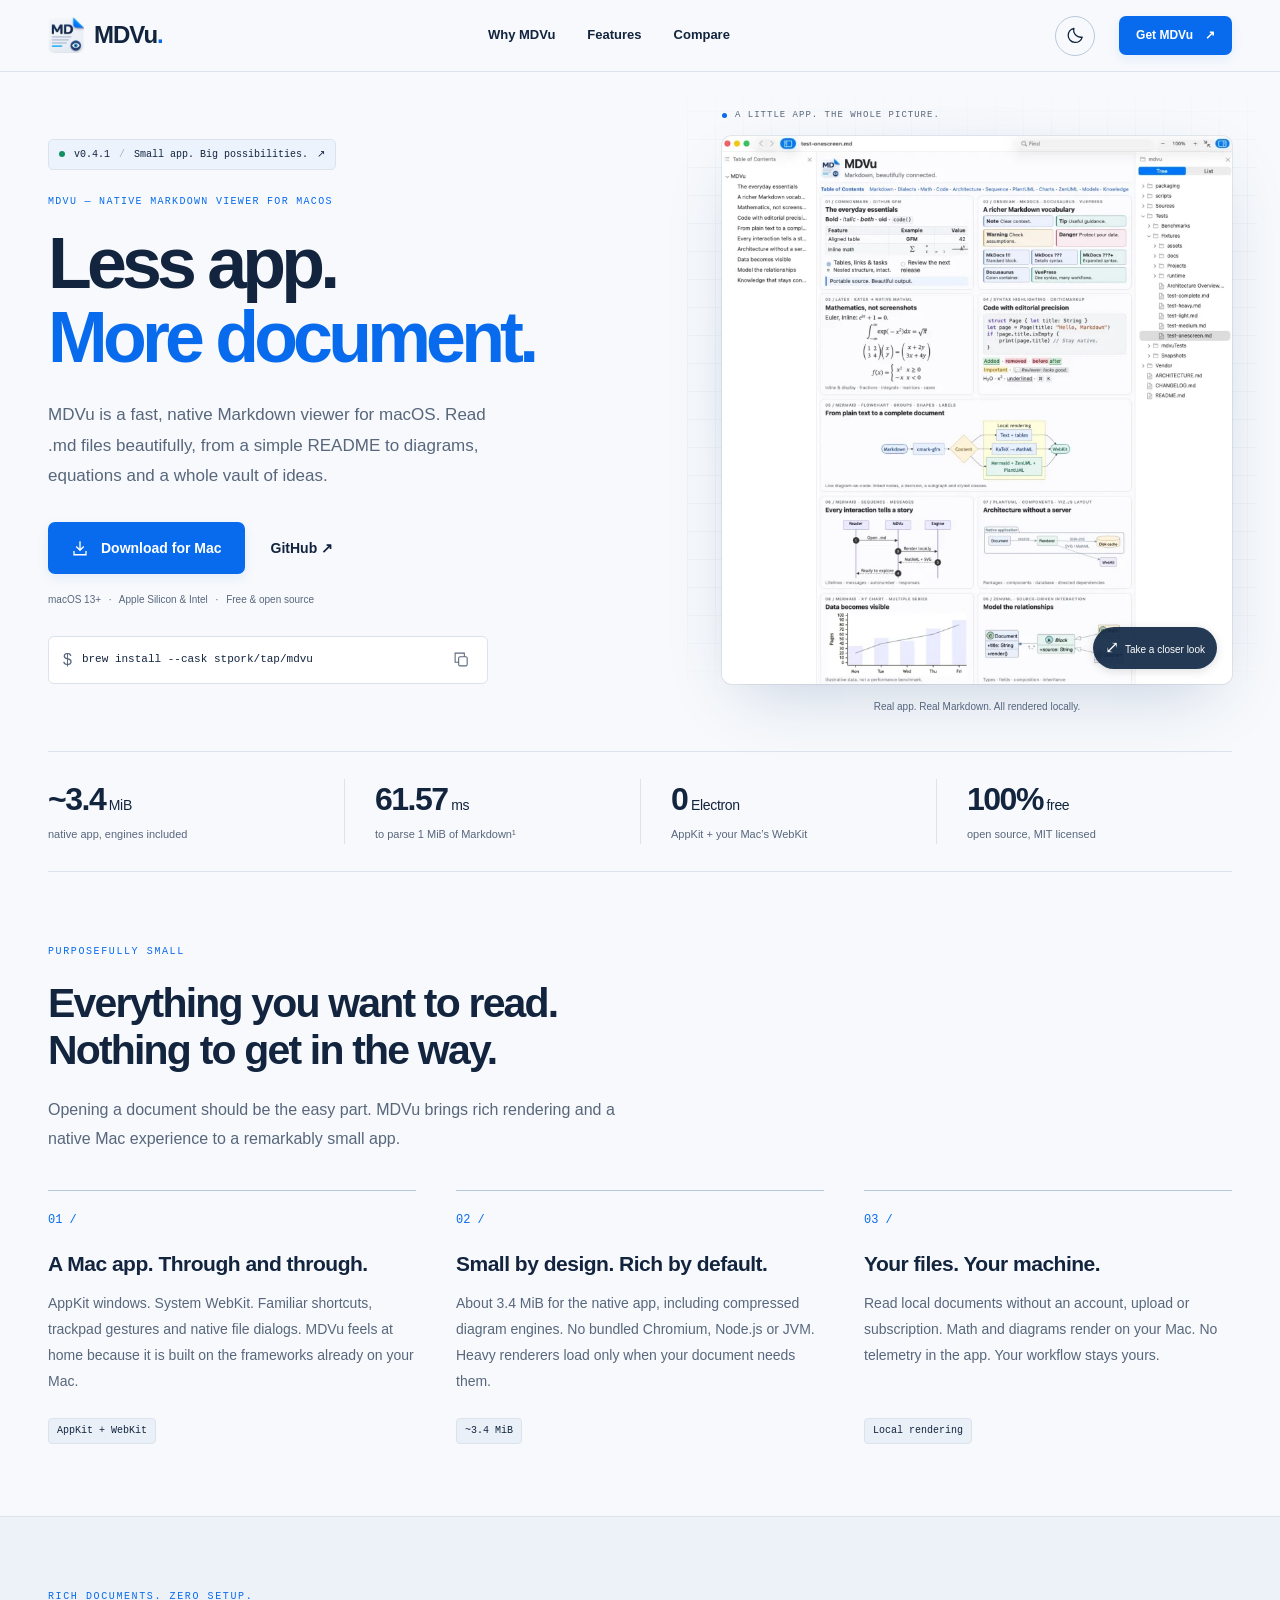
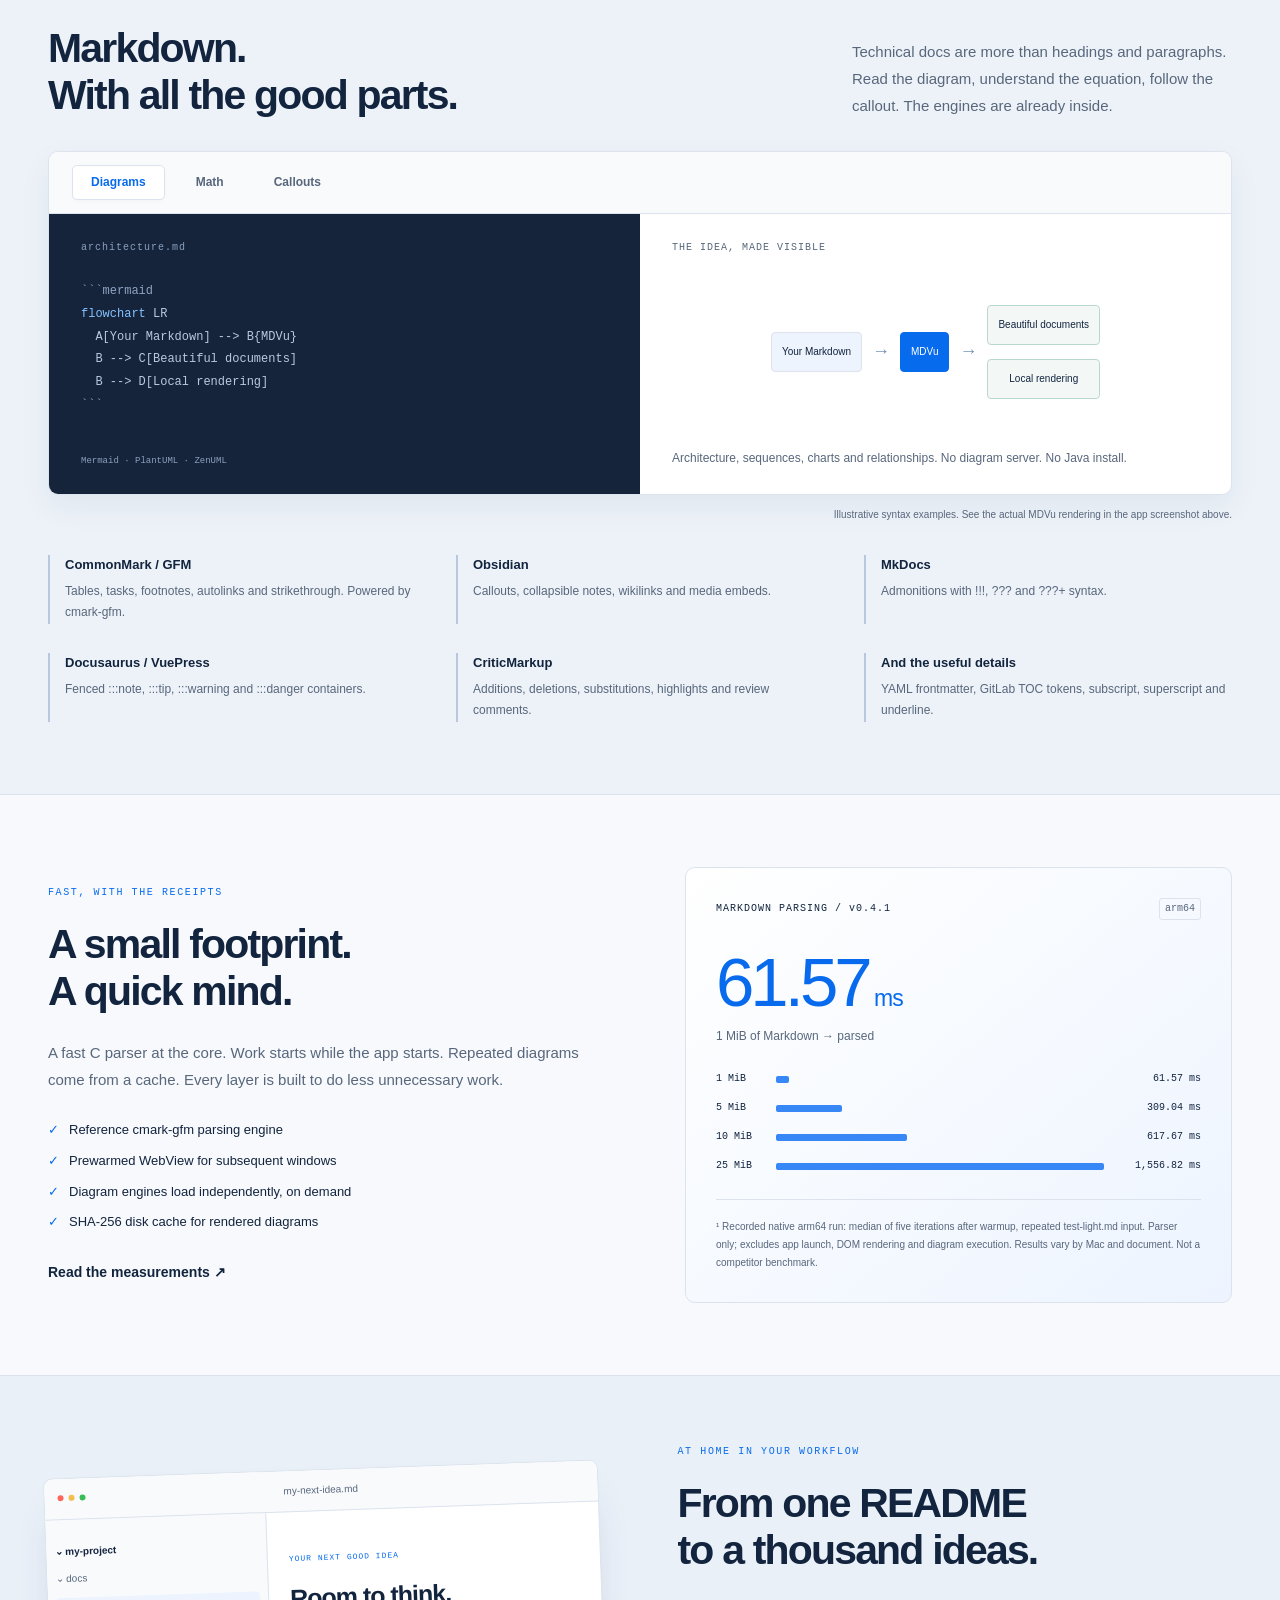
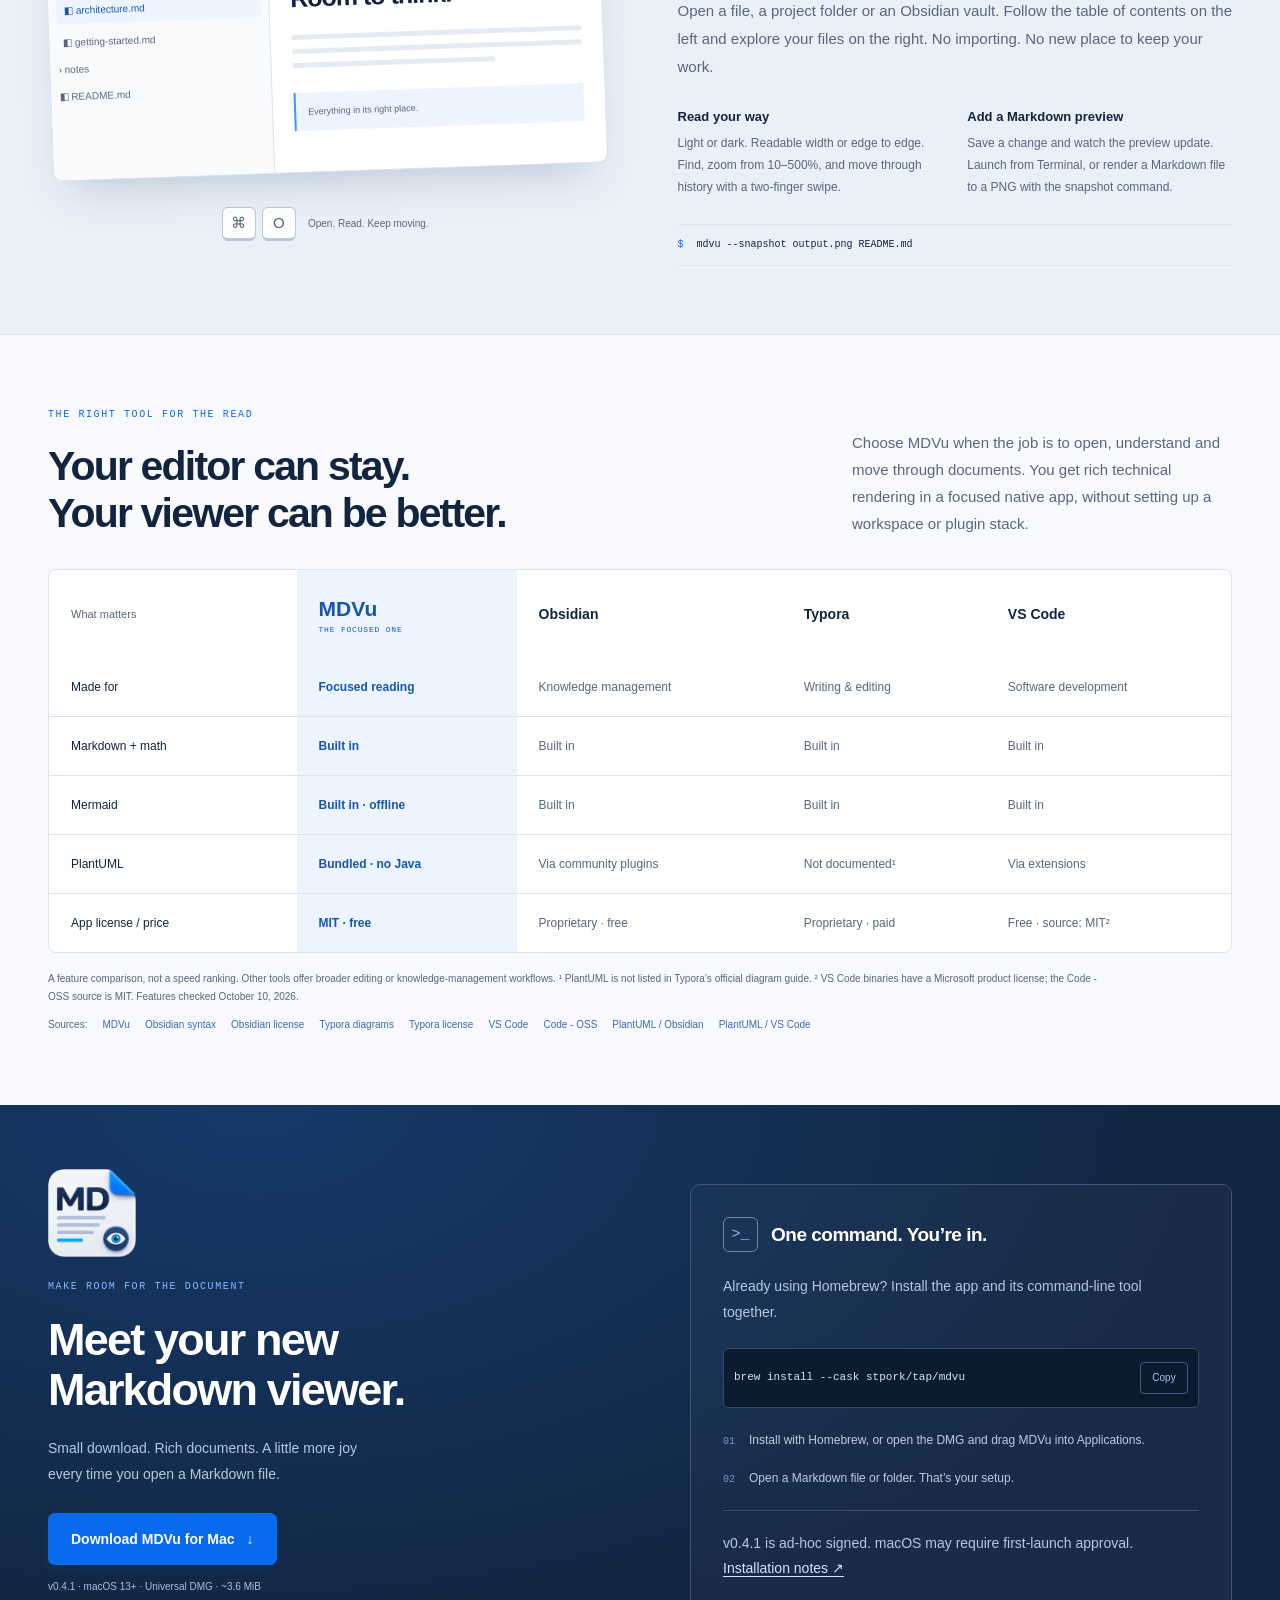
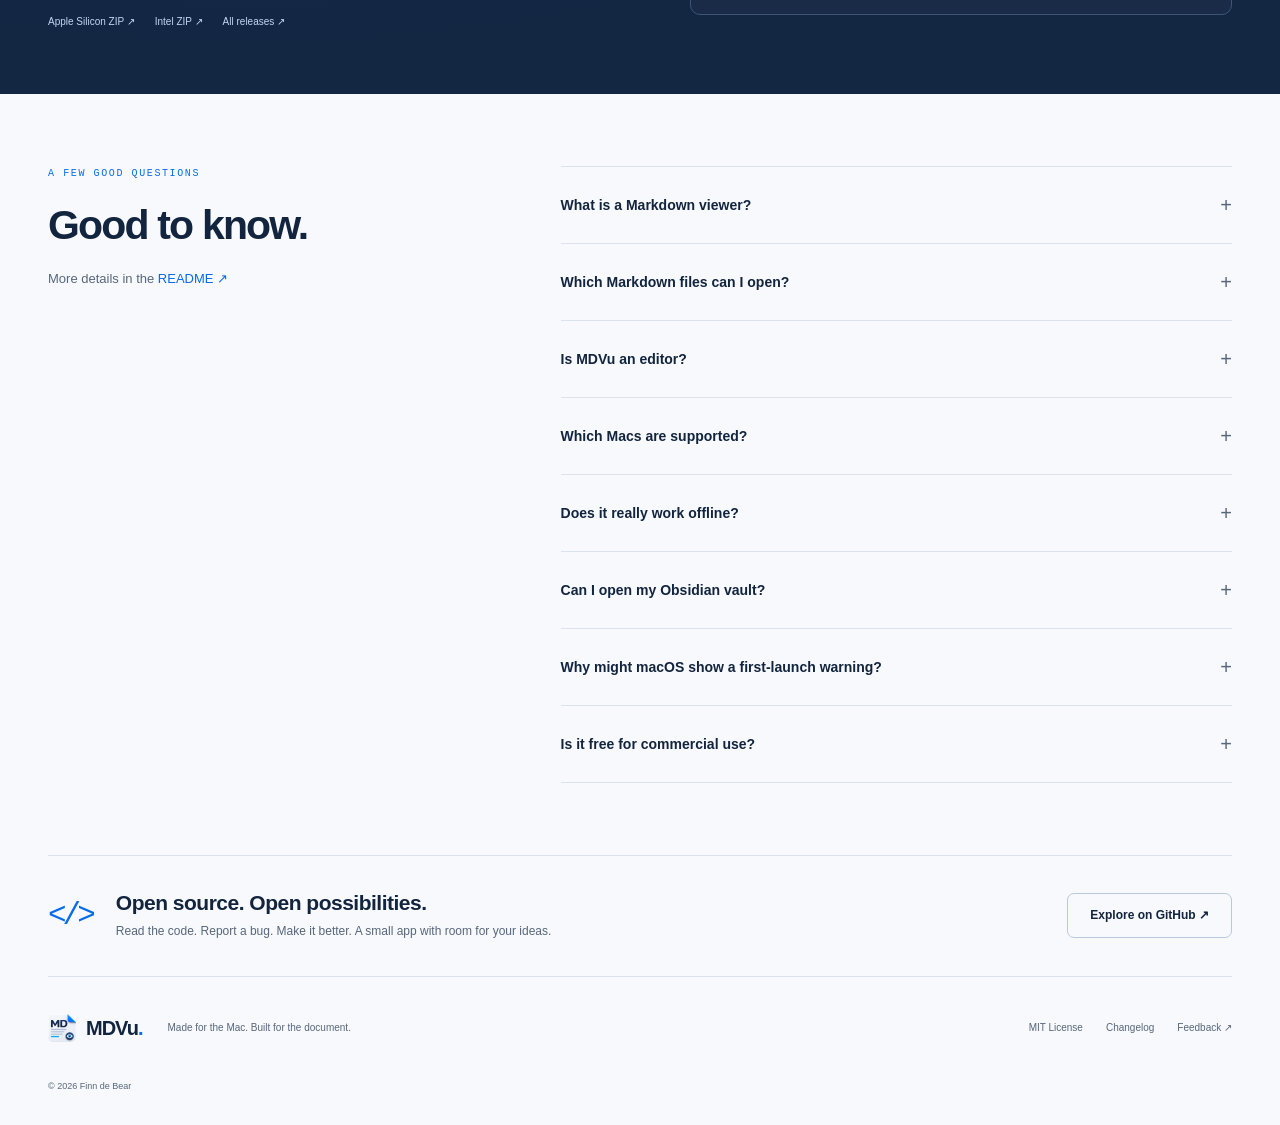
==== index.html @ fb3ddcb9 "Add system-aware themes and expand Markdown viewer search copy" ====
<!doctype html>
<html lang="en">
<head>
<meta name="google-site-verification" content="8hoHZ7azFNVSv9x07AUhAS5xpXH3vrk-LlH07z-cgBc">
<meta charset="utf-8"><meta name="viewport" content="width=device-width, initial-scale=1">
<title>MDVu — Markdown Viewer & MD File Reader for macOS</title><meta name="description" content="Fast, native Markdown viewer and .md file reader for macOS. ~3.4 MiB, offline Mermaid, PlantUML and LaTeX math. Free and open source.">
<meta name="robots" content="index, follow, max-image-preview:large">
<meta name="theme-color" content="#f7f9fc"><meta name="color-scheme" content="light dark">
<link rel="canonical" href="https://stpork.github.io/"><link rel="alternate" hreflang="en" href="https://stpork.github.io/"><link rel="alternate" hreflang="ru" href="https://stpork.github.io/ru/"><link rel="alternate" hreflang="x-default" href="https://stpork.github.io/">
<meta property="og:type" content="website"><meta property="og:site_name" content="MDVu"><meta property="og:title" content="MDVu — Markdown Viewer & MD File Reader for macOS"><meta property="og:description" content="Fast, native Markdown viewer and .md file reader for macOS. ~3.4 MiB, offline Mermaid, PlantUML and LaTeX math. Free and open source."><meta property="og:url" content="https://stpork.github.io/"><meta property="og:image" content="https://stpork.github.io/assets/social.jpg"><meta property="og:image:width" content="1200"><meta property="og:image:height" content="630"><meta property="og:image:alt" content="MDVu — native Markdown viewer for macOS"><meta property="og:locale" content="en_US"><meta name="twitter:card" content="summary_large_image"><meta name="twitter:title" content="MDVu — Markdown Viewer & MD File Reader for macOS"><meta name="twitter:description" content="Fast, native Markdown viewer and .md file reader for macOS. ~3.4 MiB, offline Mermaid, PlantUML and LaTeX math. Free and open source."><meta name="twitter:image" content="https://stpork.github.io/assets/social.jpg">
<link rel="icon" type="image/png" sizes="96x96" href="/assets/favicon-96.png"><link rel="apple-touch-icon" href="/assets/apple-touch-icon.png"><script src="/assets/theme.js?v=55d25b530188"></script><link rel="stylesheet" href="/assets/site.css?v=90f2b097926e"><script src="/assets/site.js?v=9a9e0c7665b0" defer></script>
<script type="application/ld+json">{"@context":"https://schema.org","@graph":[{"@type":"SoftwareApplication","@id":"https://stpork.github.io/#app","name":"MDVu","url":"https://stpork.github.io/","applicationCategory":"UtilitiesApplication","operatingSystem":"macOS 13.0 or later","softwareVersion":"0.4.1","description":"Fast, native Markdown viewer and .md file reader for macOS. ~3.4 MiB, offline Mermaid, PlantUML and LaTeX math. Free and open source.","image":"https://stpork.github.io/assets/mdvu.jpg","screenshot":"https://stpork.github.io/assets/mdvu.jpg","downloadUrl":"https://github.com/stpork/mdvu/releases/download/v0.4.1/mdvu-0.4.1-macos.dmg","license":"https://opensource.org/license/mit","offers":{"@type":"Offer","price":"0","priceCurrency":"USD"},"author":{"@type":"Person","name":"Finn de Bear","url":"https://github.com/stpork"}},{"@type":"WebSite","@id":"https://stpork.github.io/#website","name":"MDVu","url":"https://stpork.github.io/","inLanguage":["en","ru"]},{"@type":"WebPage","@id":"https://stpork.github.io/#webpage","url":"https://stpork.github.io/","name":"MDVu — Markdown Viewer & MD File Reader for macOS","description":"Fast, native Markdown viewer and .md file reader for macOS. ~3.4 MiB, offline Mermaid, PlantUML and LaTeX math. Free and open source.","inLanguage":"en","isPartOf":{"@id":"https://stpork.github.io/#website"},"about":{"@id":"https://stpork.github.io/#app"}}]}</script>
</head>
<body>
<a class="skip" href="#main">Skip to content</a>
<header class="header"><div class="container nav-wrap"><a class="brand" href="/" aria-label="MDVu — home"><img src="/assets/icon.webp" width="36" height="36" alt=""><span>MDVu<span class="brand-dot">.</span></span></a><nav aria-label="Main navigation"><a href="#why">Why MDVu</a><a href="#features">Features</a><a href="#compare">Compare</a></nav><div class="nav-actions"><button class="theme-toggle" type="button" data-theme-toggle aria-label="Switch theme" title="Switch theme"><svg class="sun-icon" width="19" height="19" viewBox="0 0 24 24" aria-hidden="true"><circle cx="12" cy="12" r="4"/><path d="M12 2v2m0 16v2M2 12h2m16 0h2M5 5l1.5 1.5m11 11L19 19M5 19l1.5-1.5m11-11L19 5"/></svg><svg class="moon-icon" width="19" height="19" viewBox="0 0 24 24" aria-hidden="true"><path d="M20.5 14A9 9 0 0 1 10 3a9 9 0 1 0 10.5 11Z"/></svg></button><a class="button button-small" href="#download">Get MDVu <span aria-hidden="true">↗</span></a></div></div></header>
<main id="main">
<section class="hero container" aria-labelledby="hero-title"><div class="hero-copy"><a class="release" href="https://github.com/stpork/mdvu/releases/tag/v0.4.1"><span class="status-dot"></span> v0.4.1 <span class="release-separator">/</span> Small app. Big possibilities. <span aria-hidden="true">↗</span></a>
<h1 id="hero-title"><span class="hero-category">MDVu — native Markdown viewer for macOS</span>Less app.<br><span>More document.</span></h1>
<p class="hero-description">MDVu is a fast, native Markdown viewer for macOS. Read .md files beautifully, from a simple README to diagrams, equations and a whole vault of ideas.</p>
<div class="hero-buttons"><a class="button" href="https://github.com/stpork/mdvu/releases/download/v0.4.1/mdvu-0.4.1-macos.dmg"><svg width="18" height="18" viewBox="0 0 24 24" fill="none" stroke="currentColor" stroke-width="1.8" aria-hidden="true"><path d="M12 3v12m-5-5 5 5 5-5M4 16v5h16v-5"/></svg>Download for Mac</a><a class="text-link" href="https://github.com/stpork/mdvu">GitHub <span aria-hidden="true">↗</span></a></div>
<p class="hero-meta">macOS 13+ <span>·</span> Apple Silicon &amp; Intel <span>·</span> Free & open source</p>
<div class="hero-terminal"><span aria-hidden="true">$</span><code>brew install --cask stpork/tap/mdvu</code><button class="copy" type="button" data-copy="brew install --cask stpork/tap/mdvu" aria-label="Copy Homebrew command"><svg width="17" height="17" viewBox="0 0 24 24" fill="none" stroke="currentColor" stroke-width="1.5" aria-hidden="true"><rect x="8" y="8" width="12" height="13" rx="2"/><path d="M16 8V3H3v13h5"/></svg></button></div>
</div><figure class="hero-visual"><div class="visual-label"><span class="tiny-dot"></span> A LITTLE APP. THE WHOLE PICTURE.</div><a class="screenshot-link" href="/assets/mdvu.jpg" data-preview aria-label="Enlarge the MDVu screenshot"><picture><source type="image/webp" srcset="/assets/mdvu-768.webp 768w, /assets/mdvu.webp 1228w" sizes="(max-width: 760px) 92vw, 55vw"><img class="app-screenshot" src="/assets/mdvu.jpg" width="1228" height="1317" fetchpriority="high" alt="MDVu on macOS showing Markdown, math, callouts and diagrams, with a table of contents and file navigator"></picture><span class="enlarge"><span aria-hidden="true">⤢</span> Take a closer look</span></a><figcaption>Real app. Real Markdown. All rendered locally.</figcaption></figure></section>
<section class="proof-strip container" aria-label="At a glance"><div><strong>~3.4<span> MiB</span></strong><p>native app, engines included</p></div><div><strong>61.57<span> ms</span></strong><p>to parse 1 MiB of Markdown¹</p></div><div><strong>0<span> Electron</span></strong><p>AppKit + your Mac’s WebKit</p></div><div><strong>100%<span> free</span></strong><p>open source, MIT licensed</p></div></section>
<section class="section container" id="why"><div class="section-heading"><p class="eyebrow">PURPOSEFULLY SMALL</p><h2>Everything you want to read.<br>Nothing to get in the way.</h2><p>Opening a document should be the easy part. MDVu brings rich rendering and a native Mac experience to a remarkably small app.</p></div><div class="principles"><article class="principle"><span class="index">01 /</span><h3>A Mac app. Through and through.</h3><p>AppKit windows. System WebKit. Familiar shortcuts, trackpad gestures and native file dialogs. MDVu feels at home because it is built on the frameworks already on your Mac.</p><span class="principle-tag">AppKit + WebKit</span></article><article class="principle"><span class="index">02 /</span><h3>Small by design. Rich by default.</h3><p>About 3.4 MiB for the native app, including compressed diagram engines. No bundled Chromium, Node.js or JVM. Heavy renderers load only when your document needs them.</p><span class="principle-tag">~3.4 MiB</span></article><article class="principle"><span class="index">03 /</span><h3>Your files. Your machine.</h3><p>Read local documents without an account, upload or subscription. Math and diagrams render on your Mac. No telemetry in the app. Your workflow stays yours.</p><span class="principle-tag">Local rendering</span></article></div></section>
<section class="feature-section section" id="features"><div class="container"><div class="split-heading"><div><p class="eyebrow">RICH DOCUMENTS. ZERO SETUP.</p><h2>Markdown.<br>With all the good parts.</h2></div><p>Technical docs are more than headings and paragraphs. Read the diagram, understand the equation, follow the callout. The engines are already inside.</p></div>
<div class="demo"><div class="demo-tabs" role="tablist" aria-label="Rendering examples"><button type="button" role="tab" id="tab-diagrams" aria-controls="panel-diagrams" aria-selected="true">Diagrams</button><button type="button" role="tab" id="tab-math" aria-controls="panel-math" aria-selected="false" tabindex="-1">Math</button><button type="button" role="tab" id="tab-callouts" aria-controls="panel-callouts" aria-selected="false" tabindex="-1">Callouts</button></div>
<div class="demo-panel" id="panel-diagrams" role="tabpanel" aria-labelledby="tab-diagrams" tabindex="0"><div class="source-pane"><span class="pane-label">architecture.md</span><pre><code><span class="code-muted">```mermaid</span>
<span class="code-blue">flowchart</span> LR
  A[Your Markdown] --&gt; B&#123;MDVu&#125;
  B --&gt; C[Beautiful documents]
  B --&gt; D[Local rendering]
<span class="code-muted">```</span></code></pre><span class="source-note">Mermaid · PlantUML · ZenUML</span></div><div class="render-pane"><span class="pane-label">THE IDEA, MADE VISIBLE</span><div class="flow" aria-label="Your Markdown → MDVu → Beautiful documents + Local rendering"><span class="flow-node">Your Markdown</span><span class="flow-arrow" aria-hidden="true">→</span><span class="flow-node flow-core">MDVu</span><span class="flow-arrow" aria-hidden="true">→</span><div class="flow-outputs"><span class="flow-node">Beautiful documents</span><span class="flow-node">Local rendering</span></div></div><p>Architecture, sequences, charts and relationships. No diagram server. No Java install.</p></div></div>
<div class="demo-panel" id="panel-math" role="tabpanel" aria-labelledby="tab-math" tabindex="0"><div class="source-pane"><span class="pane-label">research.md</span><pre><code><span class="code-muted">## A little mathematical beauty</span>

Euler’s identity: <span class="code-blue">$e^&#123;i\pi&#125; + 1 = 0$</span>

<span class="code-blue">$$</span>
\int_&#123;-\infty&#125;^&#123;\infty&#125; e^&#123;-x^2&#125; dx
  = \sqrt&#123;\pi&#125;
<span class="code-blue">$$</span></code></pre><span class="source-note">LaTeX → KaTeX → MathML</span></div><div class="render-pane"><span class="pane-label">MATHEMATICS, NOT SCREENSHOTS</span><div class="math-demo"><math display="block"><msup><mi>e</mi><mrow><mi>i</mi><mi>π</mi></mrow></msup><mo>+</mo><mn>1</mn><mo>=</mo><mn>0</mn></math><math display="block"><msubsup><mo>∫</mo><mrow><mo>−</mo><mi>∞</mi></mrow><mi>∞</mi></msubsup><msup><mi>e</mi><mrow><mo>−</mo><msup><mi>x</mi><mn>2</mn></msup></mrow></msup><mi>d</mi><mi>x</mi><mo>=</mo><msqrt><mi>π</mi></msqrt></math></div><p>Inline equations and display math, rendered with native WebKit MathML. No formula-font downloads.</p></div></div>
<div class="demo-panel" id="panel-callouts" role="tabpanel" aria-labelledby="tab-callouts" tabindex="0"><div class="source-pane"><span class="pane-label">notes.md</span><pre><code><span class="code-blue">&gt; [!NOTE] Stay in context</span>
&gt; Your best ideas deserve a little space.

<span class="code-blue">&gt; [!TIP] Keep exploring</span>
&gt; Follow [[Architecture|the bigger picture]].</code></pre><span class="source-note">Obsidian · MkDocs · Docusaurus · VuePress</span></div><div class="render-pane"><span class="pane-label">GIVE THE IMPORTANT BITS A VOICE</span><div class="callout note"><strong>ⓘ Stay in context</strong><p>Your best ideas deserve a little space.</p></div><div class="callout tip"><strong>◇ Keep exploring</strong><p>Follow <span class="inline-link">the bigger picture</span>.</p></div><p>Familiar syntax, readable structure. Your notes keep their meaning when you open them here.</p></div></div>
</div><p class="demo-caption">Illustrative syntax examples. See the actual MDVu rendering in the app screenshot above.</p>
<div class="dialects"><div><h3>CommonMark / GFM</h3><p>Tables, tasks, footnotes, autolinks and strikethrough. Powered by cmark-gfm.</p></div><div><h3>Obsidian</h3><p>Callouts, collapsible notes, wikilinks and media embeds.</p></div><div><h3>MkDocs</h3><p>Admonitions with !!!, ??? and ???+ syntax.</p></div><div><h3>Docusaurus / VuePress</h3><p>Fenced :::note, :::tip, :::warning and :::danger containers.</p></div><div><h3>CriticMarkup</h3><p>Additions, deletions, substitutions, highlights and review comments.</p></div><div><h3>And the useful details</h3><p>YAML frontmatter, GitLab TOC tokens, subscript, superscript and underline.</p></div></div></div></section>
<section class="section container performance" id="performance"><div><p class="eyebrow">FAST, WITH THE RECEIPTS</p><h2>A small footprint.<br>A quick mind.</h2><p class="section-intro">A fast C parser at the core. Work starts while the app starts. Repeated diagrams come from a cache. Every layer is built to do less unnecessary work.</p><ul class="check-list"><li>Reference cmark-gfm parsing engine</li><li>Prewarmed WebView for subsequent windows</li><li>Diagram engines load independently, on demand</li><li>SHA-256 disk cache for rendered diagrams</li></ul><a class="text-link" href="https://github.com/stpork/mdvu/blob/develop/CHANGELOG.md#041---2026-09-15">Read the measurements ↗</a></div><div class="benchmark"><div class="benchmark-top"><span class="pane-label">MARKDOWN PARSING / v0.4.1</span><span class="benchmark-chip">arm64</span></div><div class="benchmark-hero"><strong>61.57<span> ms</span></strong><p>1 MiB of Markdown → parsed</p></div><div class="benchmark-bars"><div><span>1 MiB</span><i style="--bar:4%"></i><b>61.57 ms</b></div><div><span>5 MiB</span><i style="--bar:20%"></i><b>309.04 ms</b></div><div><span>10 MiB</span><i style="--bar:40%"></i><b>617.67 ms</b></div><div><span>25 MiB</span><i style="--bar:100%"></i><b>1,556.82 ms</b></div></div><p class="benchmark-note">¹ Recorded native arm64 run: median of five iterations after warmup, repeated test-light.md input. Parser only; excludes app launch, DOM rendering and diagram execution. Results vary by Mac and document. Not a competitor benchmark.</p></div></section>
<section class="workflow-section"><div class="container workflow"><div class="workflow-art" aria-label="Native navigation features"><div class="mini-window"><div class="mini-title"><span class="traffic"><i></i><i></i><i></i></span><span>my-next-idea.md</span></div><div class="mini-body"><div class="mini-tree"><span class="tree-root">⌄ my-project</span><span>⌄ docs</span><span class="tree-selected">&nbsp; ◧ architecture.md</span><span>&nbsp; ◧ getting-started.md</span><span>› notes</span><span>◧ README.md</span></div><div class="mini-document"><span class="pane-label">YOUR NEXT GOOD IDEA</span><strong>Room to think.</strong><span class="fake-line"></span><span class="fake-line"></span><span class="fake-line short"></span><div class="mini-callout">Everything in its right place.</div></div></div></div><div class="shortcut"><kbd>⌘</kbd><kbd>O</kbd><span>Open. Read. Keep moving.</span></div></div><div><p class="eyebrow">AT HOME IN YOUR WORKFLOW</p><h2>From one README<br>to a thousand ideas.</h2><p class="section-intro">Open a file, a project folder or an Obsidian vault. Follow the table of contents on the left and explore your files on the right. No importing. No new place to keep your work.</p><div class="workflow-details"><div><h3>Read your way</h3><p>Light or dark. Readable width or edge to edge. Find, zoom from 10–500%, and move through history with a two-finger swipe.</p></div><div><h3>Add a Markdown preview</h3><p>Save a change and watch the preview update. Launch from Terminal, or render a Markdown file to a PNG with the snapshot command.</p></div></div><div class="cli"><span>$</span> mdvu --snapshot output.png README.md</div></div></div></section>
<section class="section container" id="compare"><div class="split-heading"><div><p class="eyebrow">THE RIGHT TOOL FOR THE READ</p><h2>Your editor can stay.<br>Your viewer can be better.</h2></div><p>Choose MDVu when the job is to open, understand and move through documents. You get rich technical rendering in a focused native app, without setting up a workspace or plugin stack.</p></div><div class="table-scroll" tabindex="0" role="region" aria-label="Feature comparison, horizontally scrollable"><table><caption>MDVu and popular Markdown tools</caption><thead><tr><th scope="col">What matters</th><th scope="col"><span class="table-brand">MDVu <small>THE FOCUSED ONE</small></span></th><th scope="col">Obsidian</th><th scope="col">Typora</th><th scope="col">VS Code</th></tr></thead><tbody><tr><th scope="row">Made for</th><td>Focused reading</td><td>Knowledge management</td><td>Writing & editing</td><td>Software development</td></tr><tr><th scope="row">Markdown + math</th><td>Built in</td><td>Built in</td><td>Built in</td><td>Built in</td></tr><tr><th scope="row">Mermaid</th><td>Built in · offline</td><td>Built in</td><td>Built in</td><td>Built in</td></tr><tr><th scope="row">PlantUML</th><td>Bundled · no Java</td><td>Via community plugins</td><td>Not documented¹</td><td>Via extensions</td></tr><tr><th scope="row">App license / price</th><td>MIT · free</td><td>Proprietary · free</td><td>Proprietary · paid</td><td>Free · source: MIT²</td></tr></tbody></table></div><p class="comparison-note">A feature comparison, not a speed ranking. Other tools offer broader editing or knowledge-management workflows. ¹ PlantUML is not listed in Typora’s official diagram guide. ² VS Code binaries have a Microsoft product license; the Code - OSS source is MIT. Features checked October 10, 2026.</p><div class="sources"><span>Sources:</span><a href="https://github.com/stpork/mdvu#features">MDVu</a><a href="https://help.obsidian.md/Editing+and+formatting/Advanced+formatting+syntax">Obsidian syntax</a><a href="https://obsidian.md/license">Obsidian license</a><a href="https://support.typora.io/Draw-Diagrams-With-Markdown/">Typora diagrams</a><a href="https://typora.io/#purchase">Typora license</a><a href="https://code.visualstudio.com/docs/languages/markdown">VS Code</a><a href="https://code.visualstudio.com/docs/supporting/faq#_what-is-the-difference-between-the-vscode-repository-and-the-microsoft-visual-studio-code-distribution">Code - OSS</a><a href="https://github.com/joethei/obsidian-plantuml">PlantUML / Obsidian</a><a href="https://marketplace.visualstudio.com/items?itemName=jebbs.plantuml">PlantUML / VS Code</a></div></section>
<section class="download-section" id="download"><div class="container download-layout"><div><img src="/assets/icon.webp" width="88" height="88" loading="lazy" alt="MDVu"><p class="eyebrow">MAKE ROOM FOR THE DOCUMENT</p><h2>Meet your new<br>Markdown viewer.</h2><p>Small download. Rich documents. A little more joy<br class="desktop-br"> every time you open a Markdown file.</p><a class="button" href="https://github.com/stpork/mdvu/releases/download/v0.4.1/mdvu-0.4.1-macos.dmg">Download MDVu for Mac <span aria-hidden="true">↓</span></a><p class="download-meta">v0.4.1 · macOS 13+ · Universal DMG · ~3.6 MiB</p><div class="download-links"><a href="https://github.com/stpork/mdvu/releases/download/v0.4.1/mdvu-0.4.1-macos-arm64.zip">Apple Silicon ZIP ↗</a><a href="https://github.com/stpork/mdvu/releases/download/v0.4.1/mdvu-0.4.1-macos-x86_64.zip">Intel ZIP ↗</a><a href="https://github.com/stpork/mdvu/releases">All releases ↗</a></div></div><div class="install-card"><div class="install-heading"><span class="terminal-icon" aria-hidden="true">&gt;_</span><h3>One command. You’re in.</h3></div><p>Already using Homebrew? Install the app and its command-line tool together.</p><div class="install-command"><code>brew install --cask stpork/tap/mdvu</code><button class="copy" type="button" data-copy="brew install --cask stpork/tap/mdvu" aria-label="Copy Homebrew command">Copy</button></div><div class="install-step"><span>01</span><p>Install with Homebrew, or open the DMG and drag MDVu into Applications.</p></div><div class="install-step"><span>02</span><p>Open a Markdown file or folder. That’s your setup.</p></div><p class="install-note">v0.4.1 is ad-hoc signed. macOS may require first-launch approval. <a href="https://github.com/stpork/mdvu#2-pre-built-release-downloads-github-releases">Installation notes ↗</a></p></div></div></section>
<section class="section container faq-section"><div><p class="eyebrow">A FEW GOOD QUESTIONS</p><h2>Good to know.</h2><p>More details in the <a href="https://github.com/stpork/mdvu#readme">README ↗</a></p></div><div class="faq"><details><summary>What is a Markdown viewer?<span aria-hidden="true">+</span></summary><p>A Markdown viewer displays plain .md files as formatted documents, with readable headings, tables, code and links. MDVu provides a native Markdown preview on macOS, including offline math and diagram rendering.</p></details><details><summary>Which Markdown files can I open?<span aria-hidden="true">+</span></summary><p>MDVu is an MD file viewer for .md, .markdown, .mdown and .mkd documents. Open a README, project documentation or a folder of notes directly from Finder or Terminal. The original Markdown files stay where they are.</p></details><details><summary>Is MDVu an editor?<span aria-hidden="true">+</span></summary><p>MDVu is a dedicated viewer. Write in your favorite editor and keep MDVu beside it: the file watcher refreshes the document when you save. It is made for reading, reviewing and navigating Markdown.</p></details><details><summary>Which Macs are supported?<span aria-hidden="true">+</span></summary><p>macOS 13 Ventura or later, on Apple Silicon and Intel. The DMG contains a Universal app; architecture-specific ZIP archives are also available on GitHub Releases.</p></details><details><summary>Does it really work offline?<span aria-hidden="true">+</span></summary><p>Markdown, math and the bundled diagram engines render locally without a server, account or Java installation. Remote images or other external resources referenced by a document can still use the network. MDVu itself has no telemetry.</p></details><details><summary>Can I open my Obsidian vault?<span aria-hidden="true">+</span></summary><p>Yes. Open a folder or a Markdown file inside your vault. MDVu recognizes .obsidian and .git roots and supports callouts, wikilinks and media embeds. It does not run Obsidian plugins or replicate every vault feature.</p></details><details><summary>Why might macOS show a first-launch warning?<span aria-hidden="true">+</span></summary><p>The v0.4.1 release is ad-hoc signed, not Apple-notarized. Gatekeeper may ask for an explicit first-launch approval. Download only from the project’s official releases, check the published SHA-256 checksum and follow the installation notes linked below.</p></details><details><summary>Is it free for commercial use?<span aria-hidden="true">+</span></summary><p>Yes. MDVu is released under the MIT license, with no subscription or paid feature tier. Bundled third-party components retain their own licenses, listed in the repository.</p></details></div></section>
<section class="open-source container"><div><span class="open-symbol" aria-hidden="true">&lt;/&gt;</span><div><h2>Open source. Open possibilities.</h2><p>Read the code. Report a bug. Make it better. A small app with room for your ideas.</p></div></div><a class="button button-outline" href="https://github.com/stpork/mdvu">Explore on GitHub ↗</a></section>
</main>
<footer class="container footer"><a class="brand" href="/"><img src="/assets/icon.webp" width="28" height="28" loading="lazy" alt=""><span>MDVu<span class="brand-dot">.</span></span></a><p>Made for the Mac. Built for the document.</p><nav aria-label="Footer navigation"><a href="https://github.com/stpork/mdvu/blob/develop/LICENSE">MIT License</a><a href="https://github.com/stpork/mdvu/releases">Changelog</a><a href="https://github.com/stpork/mdvu/issues">Feedback ↗</a></nav><small>© 2026 Finn de Bear</small></footer>
<dialog class="image-dialog" aria-label="MDVu screenshot"><button type="button" class="close-dialog" aria-label="Close screenshot">✕</button><img src="/assets/mdvu.webp" width="1228" height="1317" loading="lazy" alt="Full MDVu application screenshot"></dialog><div class="toast" role="status" aria-live="polite"></div>
</body></html>
---- assets/site.css ----
:root{--ink:#12243e;--muted:#58677c;--blue:#086bed;--line:#dce3ed;--paper:#f7f9fc;--mono:ui-monospace,SFMono-Regular,Consolas,monospace;--sans:-apple-system,BlinkMacSystemFont,"Segoe UI",sans-serif}*{box-sizing:border-box}html{scroll-behavior:smooth;scroll-padding-top:85px}body{margin:0;color:var(--ink);background:var(--paper);font-family:var(--sans);-webkit-font-smoothing:antialiased;font-size:16px;line-height:1.6}a{color:inherit;text-decoration:none}button{font:inherit;cursor:pointer}button,a{-webkit-tap-highlight-color:transparent}button:focus-visible,a:focus-visible,summary:focus-visible,[tabindex]:focus-visible{outline:3px solid #0878ef;outline-offset:5px}a,button{touch-action:manipulation}img{max-width:100%;height:auto;display:block}p,h1,h2,h3,figure{margin:0}a.text-link:hover,.sources a:hover,.download-links a:hover,.footer a:hover,.faq a:hover{text-decoration:underline;text-underline-offset:5px}.container{width:min(1240px,calc(100% - 96px));margin-inline:auto}.header{height:72px;background:var(--header-bg);border-bottom:1px solid var(--line);position:sticky;top:0;z-index:20;backdrop-filter:blur(16px)}.nav-wrap{height:100%;display:flex;align-items:center;justify-content:space-between;gap:24px}.brand{display:inline-flex;align-items:center;gap:10px;font-size:24px;font-weight:760;letter-spacing:-1px;flex-shrink:0}.brand-dot{color:var(--blue)}.nav-wrap nav{display:flex;gap:32px;font-size:13px;font-weight:550}.nav-wrap nav a:hover{color:var(--blue)}.nav-actions{display:flex;gap:24px;align-items:center}.language{font-family:var(--mono);font-size:12px;padding:10px 0}.button{background:var(--button-bg);color:var(--button-text);display:inline-flex;align-items:center;justify-content:center;gap:12px;border:1px solid transparent;border-radius:7px;min-height:52px;padding:12px 22px;font-size:14px;font-weight:650;box-shadow:0 4px 12px #076bed16;transition:background .2s,transform .2s}.button:hover{background:var(--button-hover);transform:translateY(-2px)}.button-small{min-height:39px;padding:8px 16px;font-size:12px}.text-link{font-weight:600;font-size:14px}.hero{display:grid;grid-template-columns:.96fr 1.04fr;gap:52px;padding-top:36px;padding-bottom:36px;align-items:center}.release{display:inline-flex;gap:9px;align-items:center;font-family:var(--mono);font-size:10px;line-height:1.5;padding:7px 10px;border:1px solid var(--line);border-radius:5px;background:var(--release-bg);max-width:100%}.status-dot{height:6px;width:6px;background:#138f62;border-radius:50%;flex-shrink:0}.release-separator{opacity:.3}.eyebrow{font-family:var(--mono);font-size:10px;letter-spacing:1.6px;line-height:1.6;font-weight:500;color:var(--blue);margin-bottom:20px}.hero .eyebrow{margin-top:32px;margin-bottom:16px}h1{font-size:clamp(56px,5.6vw,82px);font-weight:730;letter-spacing:-4.8px;line-height:1.035}h1 span{color:var(--blue)}.hero-description{font-size:17px;line-height:1.8;color:var(--muted);max-width:445px;margin-top:26px}.hero-buttons{display:flex;gap:26px;align-items:center;margin-top:30px}.hero-meta{font-size:10px;color:var(--muted);margin-top:17px;line-height:1.8}.hero-meta span{padding:0 5px}.hero-terminal{margin-top:27px;display:flex;align-items:center;gap:10px;border:1px solid var(--line);background:var(--surface);border-radius:6px;max-width:440px;padding:7px 10px 7px 14px}.hero-terminal>span{color:var(--muted)}.hero-terminal code{font-family:var(--mono);font-size:11px;flex:1}.copy{border:0;background:transparent;color:var(--muted);min-height:32px;min-width:32px;display:flex;align-items:center;justify-content:center}.copy:hover{color:var(--blue)}.hero-visual{position:relative;padding:0 0 0 10px;min-width:0;width:100%;max-width:520px;justify-self:end}.hero-visual:before{content:"";position:absolute;inset:-25px -25px 20px;background:radial-gradient(ellipse at center,var(--hero-glow),transparent 68%),linear-gradient(var(--grid-line) 1px,transparent 1px),linear-gradient(90deg,var(--grid-line) 1px,transparent 1px);background-size:auto,28px 28px,28px 28px;z-index:-1;mask-image:linear-gradient(transparent,#000 15%,#000 85%,transparent)}.visual-label{display:flex;gap:8px;align-items:center;font-family:var(--mono);font-size:9px;letter-spacing:1px;margin:0 0 14px;color:var(--muted)}.tiny-dot{width:5px;height:5px;background:var(--blue);border-radius:50%}.screenshot-link{position:relative;display:block;border-radius:10px;overflow:hidden;box-shadow:0 24px 65px -22px #244c8540,0 0 0 1px #233a5817;transition:transform .3s}.screenshot-link:hover{transform:translateY(-4px)}.app-screenshot{width:100%}.enlarge{position:absolute;bottom:15px;right:15px;font-size:10px;background:#142b47ed;color:white;padding:7px 12px;border-radius:30px;box-shadow:0 2px 10px #0002}.enlarge>span{font-size:17px;margin-right:3px}.hero-visual figcaption{text-align:center;font-size:10px;color:var(--muted);margin-top:15px}.proof-strip{display:grid;grid-template-columns:repeat(4,1fr);border-block:1px solid var(--line);padding-block:27px}.proof-strip>div{padding-left:30px;border-left:1px solid var(--line)}.proof-strip>div:first-child{padding-left:0;border:0}.proof-strip strong{font-size:32px;letter-spacing:-1.5px;line-height:1.3;font-weight:600}.proof-strip strong span{font-size:14px;letter-spacing:-.3px;font-weight:500}.proof-strip p{font-size:11px;color:var(--muted);margin-top:6px}.section{padding-top:72px;padding-bottom:72px}h2{font-size:clamp(32px,3.2vw,45px);line-height:1.15;letter-spacing:-1.8px;font-weight:650}.section-heading{max-width:710px}.section-heading>p:last-child{color:var(--muted);font-size:16px;max-width:590px;margin-top:22px;line-height:1.8}.principles{display:grid;grid-template-columns:repeat(3,1fr);gap:40px;margin-top:36px}.principle{border-top:1px solid var(--border-strong);padding-top:20px;display:flex;flex-direction:column;align-items:start}.index{font-family:var(--mono);font-size:12px;color:var(--blue)}.principle h3{font-size:21px;line-height:1.35;letter-spacing:-.5px;margin:20px 0 13px;font-weight:620}.principle p{font-size:14px;line-height:1.85;color:var(--muted);flex:1}.principle-tag{margin-top:23px;padding:4px 8px;font-family:var(--mono);font-size:10px;background:var(--workflow-bg);border:1px solid var(--line);border-radius:4px}.feature-section{background:var(--section-bg);border-block:1px solid var(--line)}.split-heading{display:flex;justify-content:space-between;align-items:flex-end;gap:60px;margin-bottom:32px}.split-heading>div{flex:1}.split-heading>p{font-size:15px;line-height:1.8;max-width:380px;color:var(--muted)}.demo{background:var(--surface);border:1px solid var(--line);border-radius:10px;overflow:hidden;box-shadow:0 12px 30px #173b6810}.demo-tabs{display:flex;gap:12px;padding:13px 23px;border-bottom:1px solid var(--line);background:var(--surface-raised)}.demo-tabs button{border:1px solid transparent;background:transparent;border-radius:5px;color:var(--muted);padding:7px 18px;font-size:12px;font-weight:600}.demo-tabs button[aria-selected=true]{color:var(--blue);background:var(--surface);border-color:var(--line);box-shadow:0 2px 5px #12243e06}.demo-panel{display:grid;grid-template-columns:1fr 1fr;min-height:280px}.demo-panel+.demo-panel{border-top:1px solid var(--line)}.js .demo-panel[hidden]{display:none}.source-pane{background:#15243b;color:#b9c9df;padding:26px 32px;display:flex;flex-direction:column;min-width:0}.pane-label{font-family:var(--mono);font-size:10px;letter-spacing:1px;font-weight:500}.source-pane .pane-label{color:#8ba0be}.source-pane pre{font-family:var(--mono);font-size:12px;line-height:1.9;overflow:auto;margin:24px 0;flex:1}.code-muted{color:#8fa3c2}.code-blue{color:#86c2ff}.source-note{font-family:var(--mono);color:#8ba0be;font-size:9px}.render-pane{padding:26px 32px;display:flex;flex-direction:column;gap:20px;min-width:0}.render-pane .pane-label{color:var(--muted)}.render-pane>p{font-size:12px;line-height:1.7;color:var(--muted);margin-top:auto}.flow{display:flex;align-items:center;justify-content:center;gap:10px;flex:1;min-height:118px}.flow-node{font-size:10px;padding:11px 10px;border:1px solid var(--line);border-radius:4px;background:var(--flow-bg);text-align:center;white-space:nowrap}.flow-core{background:#076bed;color:white;border-color:#076bed}.flow-arrow{font-size:18px;color:#7592b8}.flow-outputs{display:flex;flex-direction:column;gap:14px}.flow-outputs .flow-node{background:var(--flow-output);border-color:var(--tip-border)}.math-demo{font-size:28px;padding:4px;display:grid;gap:16px;flex:1;align-content:center;color:var(--ink)}.callout{border-left:3px solid #3989ec;border-radius:3px;background:var(--callout-bg);padding:10px 15px}.callout strong{font-size:12px;color:var(--callout-text)}.callout p{font-size:12px;margin-top:3px}.callout.tip{background:var(--tip-bg);border-color:#409c7e}.callout.tip strong{color:var(--tip-text)}.inline-link{color:var(--blue);text-decoration:underline}.demo-caption{font-size:10px;color:var(--muted);margin-top:12px;text-align:right}.dialects{display:grid;grid-template-columns:repeat(3,1fr);gap:29px 40px;margin-top:32px}.dialects>div{padding-left:15px;border-left:2px solid var(--border-strong)}.dialects h3{font-size:13px;font-weight:650}.dialects p{font-size:12px;line-height:1.8;color:var(--muted);margin-top:5px}.performance{display:grid;grid-template-columns:1fr 1fr;gap:90px;align-items:center}.section-intro{margin-top:23px;font-size:15px;color:var(--muted);line-height:1.85}.check-list{padding:0;list-style:none;display:grid;gap:10px;margin:26px 0}.check-list li{font-size:13px;display:flex;gap:10px;align-items:baseline}.check-list li:before{content:'✓';color:var(--blue);font-size:13px}.benchmark{border:1px solid var(--line);background:linear-gradient(140deg,var(--surface),var(--tint));border-radius:10px;padding:30px}.benchmark-top{display:flex;justify-content:space-between;align-items:center;gap:8px}.benchmark-chip{font-size:10px;color:var(--muted);border:1px solid var(--line);border-radius:3px;padding:2px 5px;font-family:var(--mono)}.benchmark-hero{padding:28px 0 25px}.benchmark-hero strong{font-size:69px;color:var(--blue);font-weight:500;line-height:1;letter-spacing:-4px}.benchmark-hero strong span{font-size:23px;letter-spacing:-1px}.benchmark-hero p{font-size:12px;color:var(--muted);margin-top:10px}.benchmark-bars{display:grid;gap:13px}.benchmark-bars>div{display:grid;grid-template-columns:48px 1fr 85px;align-items:center;gap:12px;font-family:var(--mono);font-size:10px}.benchmark-bars b{text-align:right;font-weight:500}.benchmark-bars i{height:7px;width:var(--bar);min-width:5px;border-radius:2px;background:#3788f6}.benchmark-note{font-size:10px;line-height:1.8;color:var(--muted);border-top:1px solid var(--line);padding-top:18px;margin-top:25px}.workflow-section{background:var(--workflow-bg);border-block:1px solid var(--line);padding:68px 0}.workflow{display:grid;grid-template-columns:1fr 1fr;gap:75px;align-items:center}.workflow-art{min-width:0}.mini-window{overflow:hidden;background:var(--surface);border:1px solid var(--line);border-radius:9px;box-shadow:0 24px 45px -20px #193b6940;transform:rotate(-2deg)}.mini-title{background:var(--surface-raised);border-bottom:1px solid var(--line);padding:12px;font-size:10px;color:var(--muted);text-align:center;position:relative}.traffic{position:absolute;left:13px;top:16px;display:flex;gap:5px}.traffic i{height:6px;width:6px;background:#ff655a;border-radius:50%}.traffic i:nth-child(2){background:#f4bd4f}.traffic i:nth-child(3){background:#38bd56}.mini-body{display:grid;grid-template-columns:40% 60%;min-height:260px}.mini-tree{font-size:10px;background:var(--surface-raised);border-right:1px solid var(--line);padding:24px 8px;color:var(--muted);display:flex;flex-direction:column;gap:11px}.tree-root{font-weight:650;color:var(--ink)}.tree-selected{background:var(--tint);color:var(--tint-text);border-radius:4px;padding:5px 2px}.mini-document{padding:31px 21px}.mini-document .pane-label{font-size:8px;color:var(--blue)}.mini-document strong{display:block;font-size:25px;letter-spacing:-1px;line-height:1.2;margin:14px 0 22px}.fake-line{display:block;height:5px;background:var(--placeholder);border-radius:4px;margin:9px 0}.fake-line.short{width:70%}.mini-callout{margin-top:25px;padding:12px;background:var(--tint);border-left:2px solid #4593ef;color:var(--muted);font-size:9px}.shortcut{display:flex;gap:6px;align-items:center;justify-content:center;margin-top:35px}.shortcut kbd{font-family:var(--sans);border:1px solid var(--border-strong);border-bottom-width:3px;background:var(--surface);border-radius:6px;height:34px;min-width:34px;display:grid;place-items:center;font-size:15px;color:var(--muted)}.shortcut span{font-size:10px;color:var(--muted);margin-left:6px}.workflow-details{display:grid;grid-template-columns:1fr 1fr;gap:25px;margin-top:26px}.workflow-details h3{font-size:13px;margin-bottom:6px}.workflow-details p{font-size:12px;line-height:1.8;color:var(--muted)}.cli{font-family:var(--mono);font-size:10px;margin-top:26px;padding:12px 0;border-block:1px solid var(--line);overflow-wrap:anywhere}.cli span{color:var(--blue);margin-right:7px}.table-scroll{overflow:auto;border:1px solid var(--line);border-radius:8px;background:var(--surface)}table{width:100%;border-collapse:collapse;min-width:880px;text-align:left;font-size:12px}caption{position:absolute;width:1px;height:1px;padding:0;margin:-1px;overflow:hidden;clip:rect(0,0,0,0);white-space:nowrap;border:0}th,td{padding:20px 22px;border-bottom:1px solid var(--line);line-height:1.5}thead th{height:88px;font-size:14px;vertical-align:middle;font-weight:620}thead th:first-child{font-size:11px;color:var(--muted);font-weight:400}tbody th{font-size:12px;font-weight:500;min-width:165px}td{color:var(--muted)}td:nth-child(2),th:nth-child(2){background:var(--tint);color:var(--tint-text);font-weight:600}tr:last-child>*{border-bottom:0}.table-brand{display:flex;flex-direction:column;font-size:21px;font-weight:700}.table-brand small{font-family:var(--mono);font-size:8px;letter-spacing:.8px;font-weight:400}.comparison-note{font-size:10px;color:var(--muted);line-height:1.8;margin-top:17px;max-width:1050px}.sources{display:flex;gap:8px 15px;flex-wrap:wrap;font-size:10px;color:var(--link-text);margin-top:11px}.sources>span{color:var(--muted)}.download-section{background:#132642;color:#fff;position:relative;overflow:hidden}.download-section:before{content:'';position:absolute;inset:0;background:radial-gradient(ellipse at 20% 0%,#17468399,transparent 65%);pointer-events:none}.download-layout{display:grid;grid-template-columns:1fr 1fr;gap:100px;padding-top:64px;padding-bottom:64px;position:relative;align-items:center}.download-layout .eyebrow{color:#86b8ff;margin-top:22px}.download-layout h2{font-size:45px;line-height:1.1}.download-layout>div>p:not(.eyebrow):not(.download-meta){font-size:14px;color:#b6c7e1;line-height:1.8;margin-top:22px}.download-layout .button{margin-top:26px}.download-meta{font-size:10px;color:#a9beda;margin-top:14px}.download-links{display:flex;gap:8px 20px;flex-wrap:wrap;margin-top:19px;font-size:10px;color:#c1d7f4}.install-card{padding:32px;border:1px solid #3f5573;border-radius:10px;background:#ffffff06}.install-heading{display:flex;align-items:center;gap:13px}.terminal-icon{height:35px;width:35px;display:grid;place-items:center;border:1px solid #6d86a4;border-radius:6px;font-family:var(--mono);font-size:15px;color:#93b7e8}.install-heading h3{font-size:19px;letter-spacing:-.5px}.install-card>p{font-size:13px;color:#b6c7e1;margin-top:18px}.install-command{background:#0b1b30;border:1px solid #364b66;border-radius:5px;margin:23px 0;display:flex;align-items:center;justify-content:space-between;gap:8px;padding:13px 10px}.install-command code{font-family:var(--mono);font-size:11px;overflow-wrap:anywhere;color:#d5e5ff}.install-command .copy{font-size:10px;color:#a6c7f2;border:1px solid #435d7f;border-radius:4px;min-width:48px;padding:4px 8px}.install-step{display:flex;gap:14px;align-items:baseline;margin-top:19px}.install-step>span{color:#7297c8;font-family:var(--mono);font-size:10px}.install-step p{font-size:12px;color:#bdcce0}.install-card>p.install-note{font-size:10px;line-height:1.8;border-top:1px solid #3a506c;padding-top:20px;margin-top:24px}.install-note a{text-decoration:underline;text-underline-offset:3px;color:#d4e5ff}.faq-section{display:grid;grid-template-columns:.8fr 1.2fr;gap:65px}.faq-section>div>p:last-child{font-size:13px;color:var(--muted);margin-top:20px}.faq-section a{color:var(--blue)}.faq details{border-bottom:1px solid var(--line)}.faq details:first-child{border-top:1px solid var(--line)}.faq summary{list-style:none;cursor:pointer;display:flex;justify-content:space-between;align-items:center;gap:20px;padding:22px 0;font-size:14px;font-weight:570}.faq summary::-webkit-details-marker{display:none}.faq summary span{font-size:20px;color:var(--muted);font-weight:300;transition:transform .15s}.faq details[open] summary span{transform:rotate(45deg)}.faq details p{font-size:13px;color:var(--muted);line-height:1.9;padding:0 30px 23px 0}.open-source{display:flex;justify-content:space-between;align-items:center;gap:35px;border-block:1px solid var(--line);padding-block:35px}.open-source>div{display:flex;align-items:center;gap:24px}.open-symbol{font-family:var(--mono);font-size:31px;letter-spacing:-4px;color:var(--blue)}.open-source h2{font-size:21px;letter-spacing:-.5px}.open-source p{font-size:12px;color:var(--muted);margin-top:7px}.button-outline{background:transparent;color:var(--ink);border-color:var(--border-strong);box-shadow:none;white-space:nowrap;font-size:12px;min-height:43px}.button-outline:hover{background:var(--hover-surface)}.footer{display:flex;gap:25px;align-items:center;flex-wrap:wrap;padding-top:35px;padding-bottom:32px}.footer .brand{font-size:20px}.footer>p{font-size:10px;color:var(--muted);flex:1}.footer nav{display:flex;gap:23px;font-size:10px;color:var(--muted)}.footer>small{font-size:9px;color:var(--muted);width:100%;padding-top:10px}.image-dialog{padding:0;border:1px solid #7691b9;border-radius:10px;background:#f7f9fc;max-width:min(1000px,94vw);max-height:92vh;overflow:auto;box-shadow:0 25px 90px #0005}.image-dialog::backdrop{background:#0b1c36bb;backdrop-filter:blur(7px)}.image-dialog img{width:100%}.close-dialog{position:sticky;top:12px;float:right;margin:12px 12px -52px 0;z-index:1;background:#132642;color:white;border:1px solid #fff8;border-radius:50%;width:38px;height:38px}.toast{position:fixed;bottom:24px;left:50%;transform:translate(-50%,20px);background:#132642;color:#fff;padding:12px 22px;border-radius:7px;font-size:13px;box-shadow:0 8px 30px #0002;opacity:0;pointer-events:none;transition:.2s;z-index:40;max-width:90vw;text-align:center}.toast.visible{transform:translate(-50%,0);opacity:1}.skip{position:fixed;top:-100px;left:20px;z-index:50;background:var(--surface);color:var(--blue);padding:10px 20px}.skip:focus{top:10px}html[lang=ru] h1{font-size:clamp(44px,4.8vw,66px);letter-spacing:-3px}html[lang=ru] .release{font-size:9px}html[lang=ru] h2{font-size:clamp(30px,3vw,41px)}html[lang=ru] .open-source h2{font-size:21px}html[lang=ru] .hero-meta{font-size:9px}html[lang=ru] .install-command code{font-size:10px}
@media(min-width:1500px){.hero{padding-block:40px}.hero-visual{max-width:540px}h1{font-size:85px}}
@media(max-width:1100px){.container{width:calc(100% - 64px)}.hero{gap:30px;padding-block:34px}h1{font-size:65px;letter-spacing:-3.7px}.hero-description{font-size:15px}.hero .eyebrow{font-size:9px}.hero-terminal code{font-size:10px}.hero-meta{font-size:9px}.hero-buttons{gap:22px}.button{font-size:12px;padding:12px 18px}.performance{gap:45px}.workflow{gap:40px}.download-layout{gap:45px}.flow{gap:5px}.flow-node{font-size:8px;padding:9px 6px}.source-pane,.render-pane{padding:24px}.principles{gap:28px}.principle h3{font-size:19px}.proof-strip>div{padding-left:20px}.proof-strip p{font-size:10px}.download-layout h2{font-size:40px}.install-card{padding:25px}.install-command{flex-wrap:wrap}.install-command code{font-size:10px}.mini-tree{font-size:9px}.mini-document{padding:25px 16px}.mini-document strong{font-size:21px}html[lang=ru] h1{font-size:48px}}
@media(max-width:760px){.container{width:calc(100% - 40px)}.header{height:67px}.nav-wrap nav{display:none}.nav-actions{gap:18px}.brand{font-size:22px}.brand img{width:31px;height:31px}.button-small{font-size:11px;min-height:36px;padding:7px 12px}.hero{grid-template-columns:1fr;padding-top:32px;gap:38px;padding-bottom:34px}.hero-copy{max-width:560px}.hero .eyebrow{font-size:9px;margin-top:27px}.hero h1{font-size:clamp(53px,9.7vw,72px);letter-spacing:-3.5px}.hero-description{font-size:16px;max-width:500px;margin-top:21px}.hero-buttons{margin-top:24px}.hero-meta{font-size:10px}.hero-terminal{margin-top:22px;max-width:460px}.hero-terminal code{font-size:11px}.hero-visual{padding:0;max-width:520px;margin:auto}.hero-visual:before{inset:-10px}.visual-label{font-size:8px}.hero-visual figcaption{font-size:9px}.hero-visual .app-screenshot{max-height:560px;object-fit:cover;object-position:top}.proof-strip{grid-template-columns:1fr 1fr;gap:24px 0;padding-block:25px}.proof-strip>div{padding-left:23px}.proof-strip>div:nth-child(3){border:0;padding-left:0}.proof-strip strong{font-size:29px}.proof-strip strong span{font-size:12px}.proof-strip p{font-size:9px}.section{padding-block:48px}h2{font-size:35px;letter-spacing:-1.5px}.section-heading>p:last-child{font-size:14px}.principles{grid-template-columns:1fr;gap:29px;margin-top:33px}.principle{display:grid;grid-template-columns:32px 1fr;column-gap:14px;padding-top:19px}.principle h3{margin:0 0 10px;font-size:20px}.principle p,.principle-tag{grid-column:2}.principle-tag{justify-self:start;margin-top:15px}.principle p{font-size:13px}.split-heading{display:block;margin-bottom:29px}.split-heading>p{max-width:100%;margin-top:20px;font-size:14px}.demo-panel{grid-template-columns:1fr;min-height:0}.source-pane,.render-pane{padding:23px}.source-pane pre{font-size:11px;margin:19px 0}.render-pane{min-height:240px;gap:18px}.flow-node{font-size:10px;padding:10px}.flow{gap:8px}.demo-tabs{padding:10px;gap:4px;justify-content:space-between}.demo-tabs button{padding:7px 14px;font-size:12px}.demo-caption{text-align:left;font-size:9px}.dialects{grid-template-columns:1fr 1fr;gap:25px 20px;margin-top:30px}.dialects h3{font-size:12px}.dialects p{font-size:11px}.performance{grid-template-columns:1fr;gap:35px}.section-intro{font-size:14px}.benchmark{padding:25px}.benchmark-hero strong{font-size:64px}.workflow-section{padding-block:48px}.workflow{grid-template-columns:1fr;gap:44px}.workflow-art{max-width:480px;width:100%;margin:auto}.workflow-details{gap:22px}.mini-tree{font-size:10px}.mini-document strong{font-size:25px}.mini-document{padding:30px 23px}.mini-window{transform:rotate(-1deg)}.table-scroll{margin-right:-20px;border-radius:7px 0 0 7px}th,td{padding:17px}.download-layout{grid-template-columns:1fr;padding-block:48px;gap:30px}.download-layout h2{font-size:39px}.download-layout>div>img{width:73px;height:73px}.install-command{flex-wrap:nowrap}.install-command code{font-size:10px}.install-card{padding:23px}.faq-section{grid-template-columns:1fr;gap:25px}.faq summary{font-size:13px;padding:20px 0}.open-source{align-items:flex-start;flex-direction:column;gap:22px;padding-block:30px}.open-source>div{gap:20px}.open-source h2{font-size:19px}.open-source p{font-size:12px}.open-source .button{margin-left:56px}.footer{gap:16px 24px;padding-top:28px}.footer>p{font-size:9px}.footer nav{width:100%;justify-content:space-between;font-size:10px}.footer small{padding-top:0}.image-dialog{max-width:96vw}.desktop-br{display:none}html[lang=ru] h1{font-size:clamp(45px,8vw,62px);letter-spacing:-2.4px}html[lang=ru] h2{font-size:33px}html[lang=ru] .open-source h2{font-size:20px}html[lang=ru] .hero-meta{font-size:9px}}
@media(max-width:380px){.container{width:calc(100% - 32px)}.hero h1{font-size:49px}.hero-terminal code{font-size:9px}.hero-meta{font-size:9px}.release{font-size:9px}.flow{gap:5px}.flow-node{font-size:8px;padding:8px}.install-command{flex-wrap:wrap}.proof-strip>div{padding-left:14px}.proof-strip p{font-size:8px}html[lang=ru] h1{font-size:40px}html[lang=ru] .release{font-size:8px}.mini-tree{font-size:8px}.mini-document strong{font-size:23px}.mini-document{padding:27px 15px}}
@media(prefers-reduced-motion:reduce){html{scroll-behavior:auto}*,*:before,*:after{transition:none!important;animation:none!important}.screenshot-link:hover,.button:hover{transform:none}}

/* A descriptive, visible product heading above the editorial headline. */
.hero-category{display:block;font-family:var(--mono);font-size:10px;font-weight:500;letter-spacing:1.3px;line-height:1.6;text-transform:uppercase;margin-top:24px;margin-bottom:16px;color:var(--blue)}
@media(max-width:1100px){.hero-category{font-size:9px}}
@media(max-width:760px){.hero-category{font-size:8px;letter-spacing:1px}.hero{padding-top:25px;padding-bottom:28px;gap:28px}}

/* Theme tokens also follow the browser preference when JavaScript is unavailable. */

:root{color-scheme:light;--surface:#fff;--surface-raised:#f8fafc;--section-bg:#edf2f8;--workflow-bg:#eaf0f8;--tint:#edf4ff;--tint-text:#1756a8;--callout-bg:#edf5ff;--callout-text:#275d9e;--tip-bg:#edf8f3;--tip-text:#217054;--tip-border:#b9d8cc;--flow-bg:#edf4fd;--flow-output:#f3f8f7;--placeholder:#e5eaf1;--hover-surface:#e6eef9;--release-bg:#edf3fc;--border-strong:#b9c8dc;--header-bg:rgba(247,249,252,.94);--link-text:#3c6caa;--hero-glow:#c3daffb0;--grid-line:#ced9e530;--button-bg:#086bed;--button-text:#fff;--button-hover:#0057ca}
:root[data-theme="dark"]{color-scheme:dark;--ink:#e9f0fb;--muted:#a8b8cd;--blue:#8abfff;--line:#2c3d54;--paper:#0d1624;--surface:#152235;--surface-raised:#1b2b41;--section-bg:#111e30;--workflow-bg:#132136;--tint:#1a3456;--tint-text:#bad8ff;--callout-bg:#162f4e;--callout-text:#b9d8ff;--tip-bg:#15372e;--tip-text:#a0e1c8;--tip-border:#356554;--flow-bg:#1a3456;--flow-output:#18392f;--placeholder:#31455e;--hover-surface:#233955;--release-bg:#172c47;--border-strong:#405778;--header-bg:rgba(13,22,36,.94);--link-text:#9ec9ff;--hero-glow:#204c7d60;--grid-line:#86b8ef12;--button-bg:#2d73d1;--button-text:#fff;--button-hover:#2467bd}
@media(prefers-color-scheme:dark){:root:not([data-theme="light"]){color-scheme:dark;--ink:#e9f0fb;--muted:#a8b8cd;--blue:#8abfff;--line:#2c3d54;--paper:#0d1624;--surface:#152235;--surface-raised:#1b2b41;--section-bg:#111e30;--workflow-bg:#132136;--tint:#1a3456;--tint-text:#bad8ff;--callout-bg:#162f4e;--callout-text:#b9d8ff;--tip-bg:#15372e;--tip-text:#a0e1c8;--tip-border:#356554;--flow-bg:#1a3456;--flow-output:#18392f;--placeholder:#31455e;--hover-surface:#233955;--release-bg:#172c47;--border-strong:#405778;--header-bg:rgba(13,22,36,.94);--link-text:#9ec9ff;--hero-glow:#204c7d60;--grid-line:#86b8ef12;--button-bg:#2d73d1;--button-text:#fff;--button-hover:#2467bd}}
.theme-toggle{display:none;place-items:center;width:40px;height:40px;padding:0;flex:0 0 40px;border:1px solid var(--border-strong);border-radius:50%;background:transparent;color:var(--ink);cursor:pointer}.js .theme-toggle{display:inline-grid}.theme-toggle:hover{background:var(--hover-surface);color:var(--blue)}.theme-toggle svg{fill:none;stroke:currentColor;stroke-width:1.6;stroke-linecap:round;stroke-linejoin:round}.theme-toggle .sun-icon{display:none}:root[data-theme="dark"] .theme-toggle .sun-icon{display:block}:root[data-theme="dark"] .theme-toggle .moon-icon{display:none}
@media(max-width:760px){.theme-toggle{width:36px;height:36px;flex-basis:36px}.nav-actions{gap:14px}.nav-wrap{gap:15px}}
@media(max-width:380px){.nav-actions{gap:10px}.nav-wrap{gap:10px}}
@media print{.theme-toggle{display:none!important}}
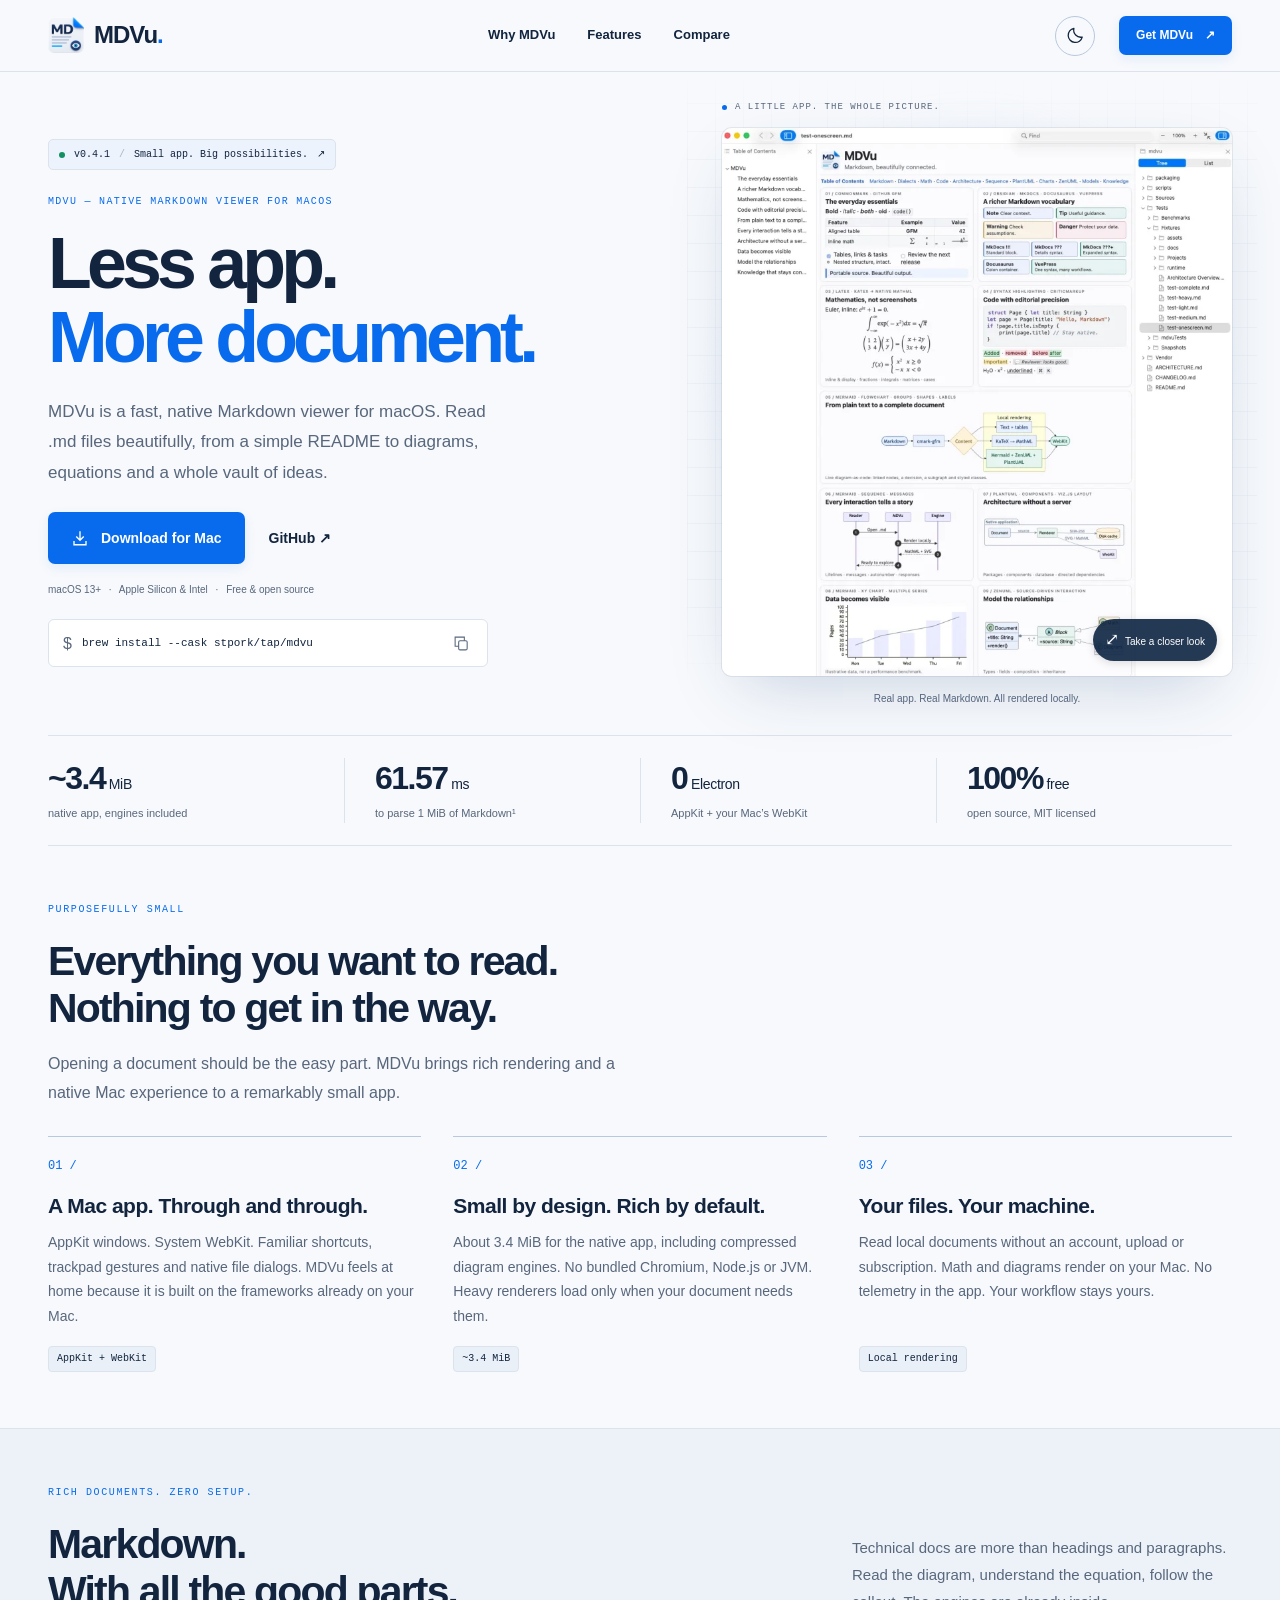
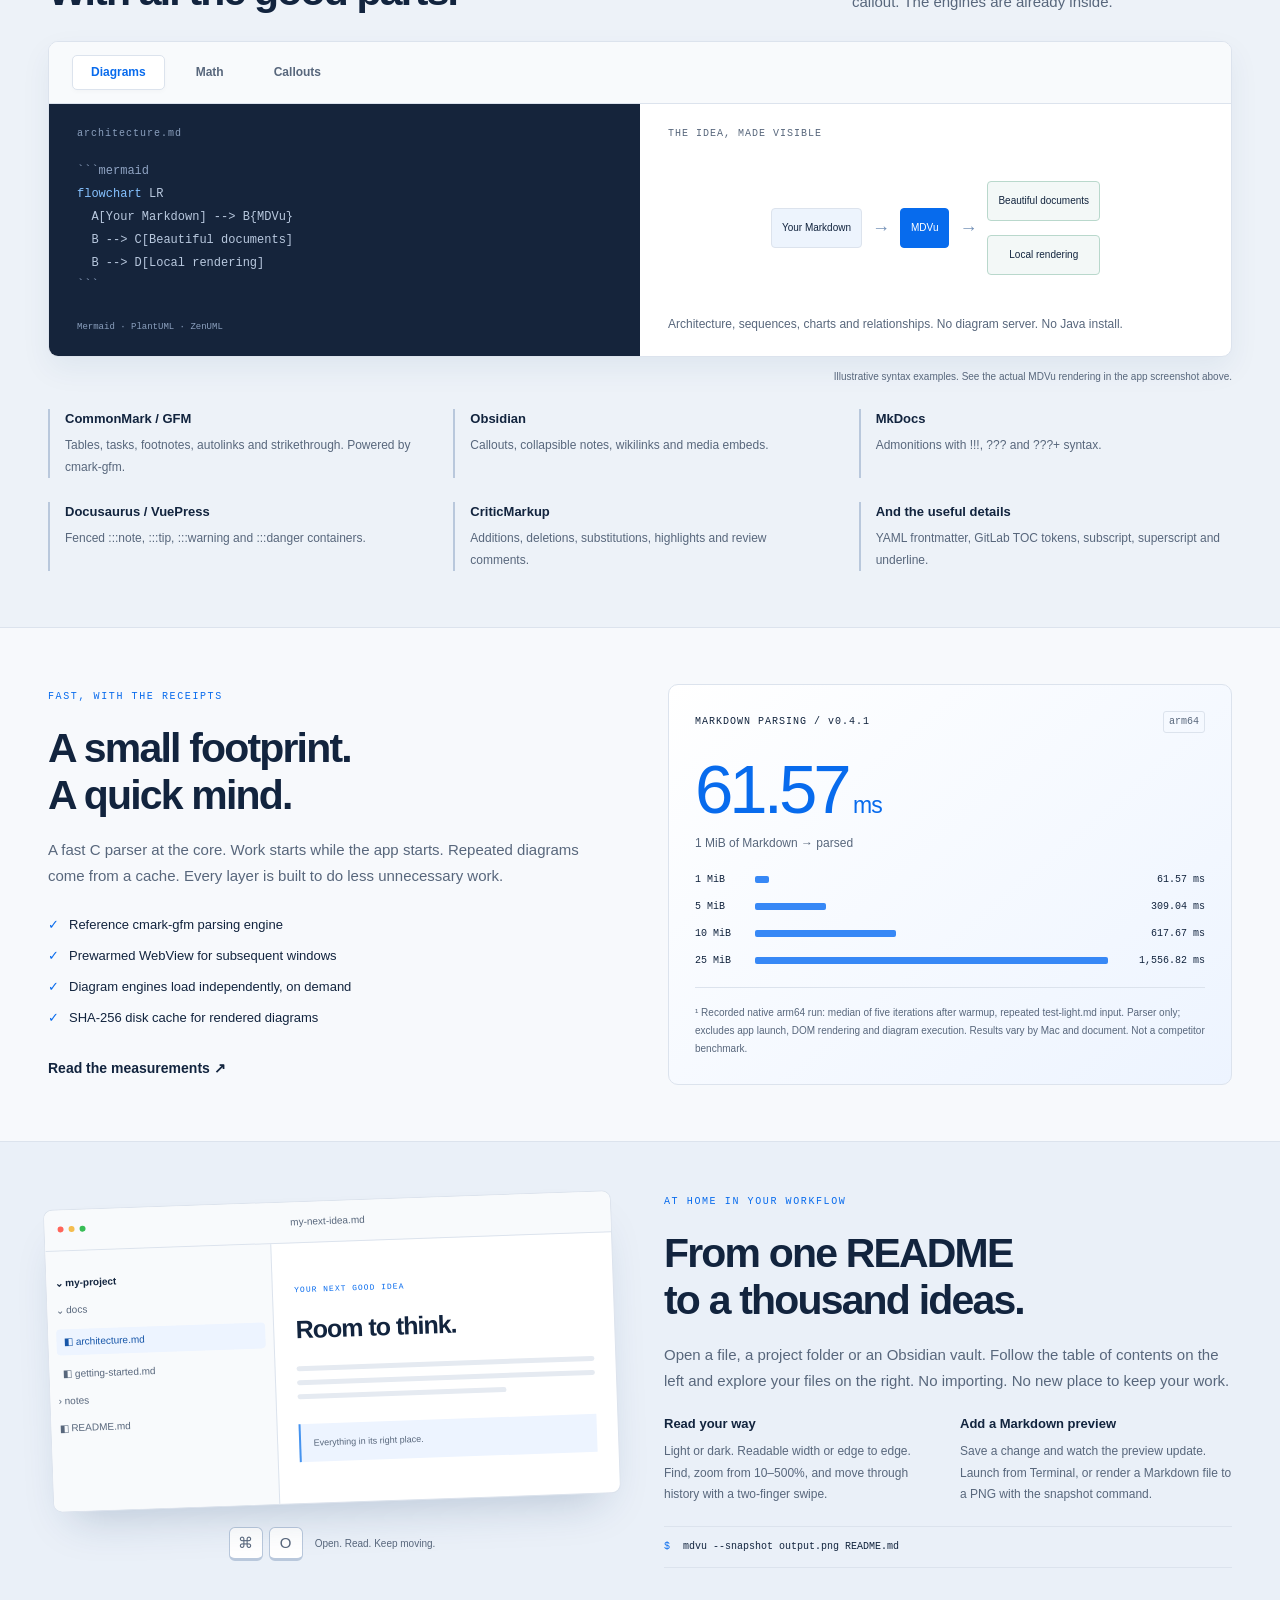
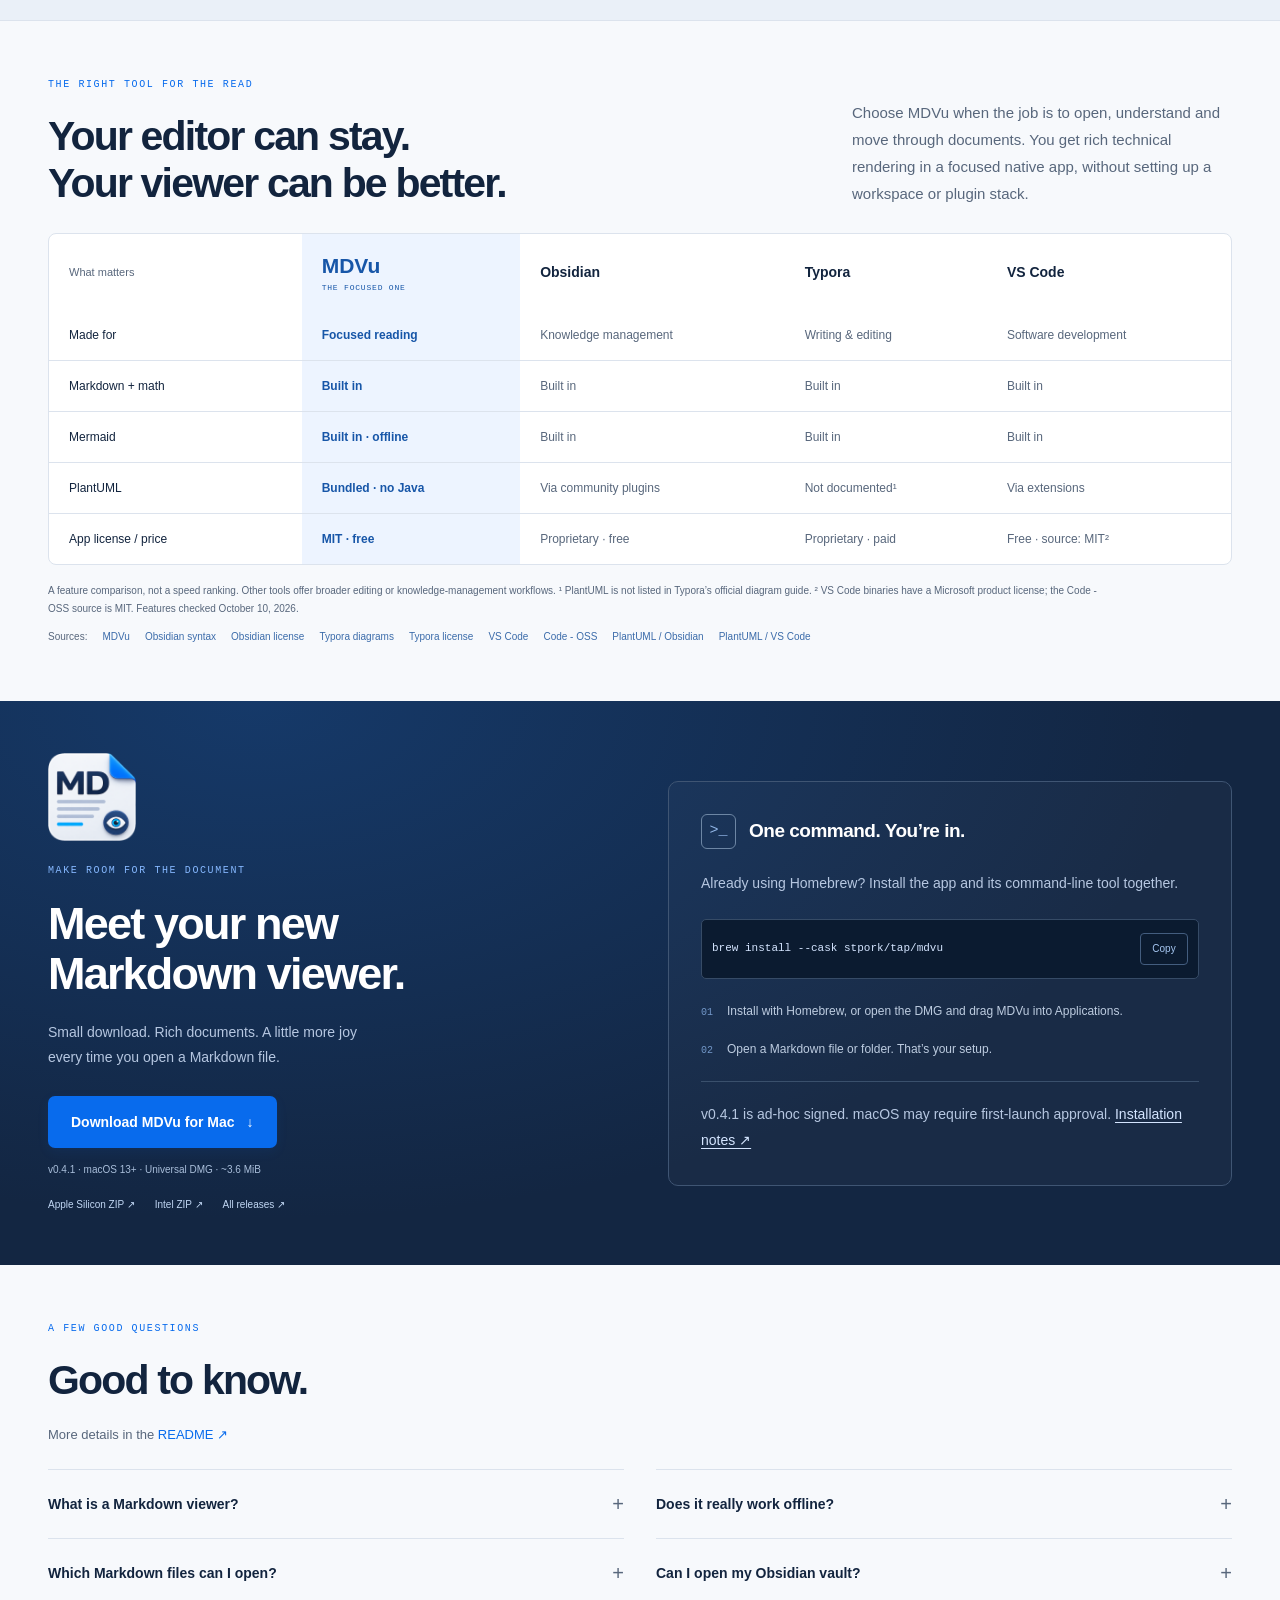
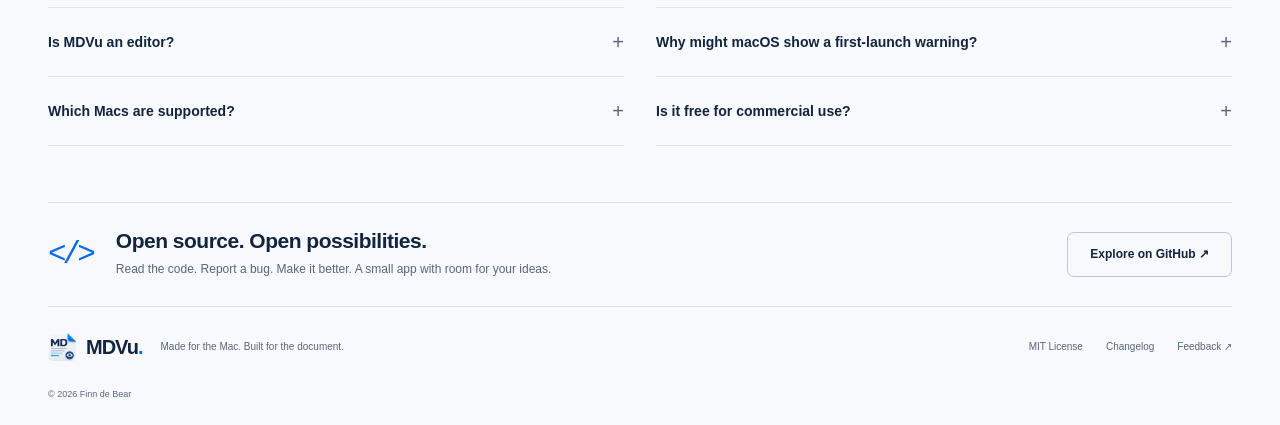
==== commit 2f9090f3: "Reduce excess spacing across the site and compact FAQ layout" ====
--- a/index.html
+++ b/index.html
@@ -8,7 +8,7 @@
 <meta name="theme-color" content="#f7f9fc"><meta name="color-scheme" content="light dark">
 <link rel="canonical" href="https://stpork.github.io/"><link rel="alternate" hreflang="en" href="https://stpork.github.io/"><link rel="alternate" hreflang="ru" href="https://stpork.github.io/ru/"><link rel="alternate" hreflang="x-default" href="https://stpork.github.io/">
 <meta property="og:type" content="website"><meta property="og:site_name" content="MDVu"><meta property="og:title" content="MDVu — Markdown Viewer & MD File Reader for macOS"><meta property="og:description" content="Fast, native Markdown viewer and .md file reader for macOS. ~3.4 MiB, offline Mermaid, PlantUML and LaTeX math. Free and open source."><meta property="og:url" content="https://stpork.github.io/"><meta property="og:image" content="https://stpork.github.io/assets/social.jpg"><meta property="og:image:width" content="1200"><meta property="og:image:height" content="630"><meta property="og:image:alt" content="MDVu — native Markdown viewer for macOS"><meta property="og:locale" content="en_US"><meta name="twitter:card" content="summary_large_image"><meta name="twitter:title" content="MDVu — Markdown Viewer & MD File Reader for macOS"><meta name="twitter:description" content="Fast, native Markdown viewer and .md file reader for macOS. ~3.4 MiB, offline Mermaid, PlantUML and LaTeX math. Free and open source."><meta name="twitter:image" content="https://stpork.github.io/assets/social.jpg">
-<link rel="icon" type="image/png" sizes="96x96" href="/assets/favicon-96.png"><link rel="apple-touch-icon" href="/assets/apple-touch-icon.png"><script src="/assets/theme.js?v=55d25b530188"></script><link rel="stylesheet" href="/assets/site.css?v=90f2b097926e"><script src="/assets/site.js?v=9a9e0c7665b0" defer></script>
+<link rel="icon" type="image/png" sizes="96x96" href="/assets/favicon-96.png"><link rel="apple-touch-icon" href="/assets/apple-touch-icon.png"><script src="/assets/theme.js?v=55d25b530188"></script><link rel="stylesheet" href="/assets/site.css?v=3b9263977bfc"><script src="/assets/site.js?v=9a9e0c7665b0" defer></script>
 <script type="application/ld+json">{"@context":"https://schema.org","@graph":[{"@type":"SoftwareApplication","@id":"https://stpork.github.io/#app","name":"MDVu","url":"https://stpork.github.io/","applicationCategory":"UtilitiesApplication","operatingSystem":"macOS 13.0 or later","softwareVersion":"0.4.1","description":"Fast, native Markdown viewer and .md file reader for macOS. ~3.4 MiB, offline Mermaid, PlantUML and LaTeX math. Free and open source.","image":"https://stpork.github.io/assets/mdvu.jpg","screenshot":"https://stpork.github.io/assets/mdvu.jpg","downloadUrl":"https://github.com/stpork/mdvu/releases/download/v0.4.1/mdvu-0.4.1-macos.dmg","license":"https://opensource.org/license/mit","offers":{"@type":"Offer","price":"0","priceCurrency":"USD"},"author":{"@type":"Person","name":"Finn de Bear","url":"https://github.com/stpork"}},{"@type":"WebSite","@id":"https://stpork.github.io/#website","name":"MDVu","url":"https://stpork.github.io/","inLanguage":["en","ru"]},{"@type":"WebPage","@id":"https://stpork.github.io/#webpage","url":"https://stpork.github.io/","name":"MDVu — Markdown Viewer & MD File Reader for macOS","description":"Fast, native Markdown viewer and .md file reader for macOS. ~3.4 MiB, offline Mermaid, PlantUML and LaTeX math. Free and open source.","inLanguage":"en","isPartOf":{"@id":"https://stpork.github.io/#website"},"about":{"@id":"https://stpork.github.io/#app"}}]}</script>
 </head>
 <body>
@@ -51,9 +51,9 @@
 <section class="workflow-section"><div class="container workflow"><div class="workflow-art" aria-label="Native navigation features"><div class="mini-window"><div class="mini-title"><span class="traffic"><i></i><i></i><i></i></span><span>my-next-idea.md</span></div><div class="mini-body"><div class="mini-tree"><span class="tree-root">⌄ my-project</span><span>⌄ docs</span><span class="tree-selected">&nbsp; ◧ architecture.md</span><span>&nbsp; ◧ getting-started.md</span><span>› notes</span><span>◧ README.md</span></div><div class="mini-document"><span class="pane-label">YOUR NEXT GOOD IDEA</span><strong>Room to think.</strong><span class="fake-line"></span><span class="fake-line"></span><span class="fake-line short"></span><div class="mini-callout">Everything in its right place.</div></div></div></div><div class="shortcut"><kbd>⌘</kbd><kbd>O</kbd><span>Open. Read. Keep moving.</span></div></div><div><p class="eyebrow">AT HOME IN YOUR WORKFLOW</p><h2>From one README<br>to a thousand ideas.</h2><p class="section-intro">Open a file, a project folder or an Obsidian vault. Follow the table of contents on the left and explore your files on the right. No importing. No new place to keep your work.</p><div class="workflow-details"><div><h3>Read your way</h3><p>Light or dark. Readable width or edge to edge. Find, zoom from 10–500%, and move through history with a two-finger swipe.</p></div><div><h3>Add a Markdown preview</h3><p>Save a change and watch the preview update. Launch from Terminal, or render a Markdown file to a PNG with the snapshot command.</p></div></div><div class="cli"><span>$</span> mdvu --snapshot output.png README.md</div></div></div></section>
 <section class="section container" id="compare"><div class="split-heading"><div><p class="eyebrow">THE RIGHT TOOL FOR THE READ</p><h2>Your editor can stay.<br>Your viewer can be better.</h2></div><p>Choose MDVu when the job is to open, understand and move through documents. You get rich technical rendering in a focused native app, without setting up a workspace or plugin stack.</p></div><div class="table-scroll" tabindex="0" role="region" aria-label="Feature comparison, horizontally scrollable"><table><caption>MDVu and popular Markdown tools</caption><thead><tr><th scope="col">What matters</th><th scope="col"><span class="table-brand">MDVu <small>THE FOCUSED ONE</small></span></th><th scope="col">Obsidian</th><th scope="col">Typora</th><th scope="col">VS Code</th></tr></thead><tbody><tr><th scope="row">Made for</th><td>Focused reading</td><td>Knowledge management</td><td>Writing & editing</td><td>Software development</td></tr><tr><th scope="row">Markdown + math</th><td>Built in</td><td>Built in</td><td>Built in</td><td>Built in</td></tr><tr><th scope="row">Mermaid</th><td>Built in · offline</td><td>Built in</td><td>Built in</td><td>Built in</td></tr><tr><th scope="row">PlantUML</th><td>Bundled · no Java</td><td>Via community plugins</td><td>Not documented¹</td><td>Via extensions</td></tr><tr><th scope="row">App license / price</th><td>MIT · free</td><td>Proprietary · free</td><td>Proprietary · paid</td><td>Free · source: MIT²</td></tr></tbody></table></div><p class="comparison-note">A feature comparison, not a speed ranking. Other tools offer broader editing or knowledge-management workflows. ¹ PlantUML is not listed in Typora’s official diagram guide. ² VS Code binaries have a Microsoft product license; the Code - OSS source is MIT. Features checked October 10, 2026.</p><div class="sources"><span>Sources:</span><a href="https://github.com/stpork/mdvu#features">MDVu</a><a href="https://help.obsidian.md/Editing+and+formatting/Advanced+formatting+syntax">Obsidian syntax</a><a href="https://obsidian.md/license">Obsidian license</a><a href="https://support.typora.io/Draw-Diagrams-With-Markdown/">Typora diagrams</a><a href="https://typora.io/#purchase">Typora license</a><a href="https://code.visualstudio.com/docs/languages/markdown">VS Code</a><a href="https://code.visualstudio.com/docs/supporting/faq#_what-is-the-difference-between-the-vscode-repository-and-the-microsoft-visual-studio-code-distribution">Code - OSS</a><a href="https://github.com/joethei/obsidian-plantuml">PlantUML / Obsidian</a><a href="https://marketplace.visualstudio.com/items?itemName=jebbs.plantuml">PlantUML / VS Code</a></div></section>
 <section class="download-section" id="download"><div class="container download-layout"><div><img src="/assets/icon.webp" width="88" height="88" loading="lazy" alt="MDVu"><p class="eyebrow">MAKE ROOM FOR THE DOCUMENT</p><h2>Meet your new<br>Markdown viewer.</h2><p>Small download. Rich documents. A little more joy<br class="desktop-br"> every time you open a Markdown file.</p><a class="button" href="https://github.com/stpork/mdvu/releases/download/v0.4.1/mdvu-0.4.1-macos.dmg">Download MDVu for Mac <span aria-hidden="true">↓</span></a><p class="download-meta">v0.4.1 · macOS 13+ · Universal DMG · ~3.6 MiB</p><div class="download-links"><a href="https://github.com/stpork/mdvu/releases/download/v0.4.1/mdvu-0.4.1-macos-arm64.zip">Apple Silicon ZIP ↗</a><a href="https://github.com/stpork/mdvu/releases/download/v0.4.1/mdvu-0.4.1-macos-x86_64.zip">Intel ZIP ↗</a><a href="https://github.com/stpork/mdvu/releases">All releases ↗</a></div></div><div class="install-card"><div class="install-heading"><span class="terminal-icon" aria-hidden="true">&gt;_</span><h3>One command. You’re in.</h3></div><p>Already using Homebrew? Install the app and its command-line tool together.</p><div class="install-command"><code>brew install --cask stpork/tap/mdvu</code><button class="copy" type="button" data-copy="brew install --cask stpork/tap/mdvu" aria-label="Copy Homebrew command">Copy</button></div><div class="install-step"><span>01</span><p>Install with Homebrew, or open the DMG and drag MDVu into Applications.</p></div><div class="install-step"><span>02</span><p>Open a Markdown file or folder. That’s your setup.</p></div><p class="install-note">v0.4.1 is ad-hoc signed. macOS may require first-launch approval. <a href="https://github.com/stpork/mdvu#2-pre-built-release-downloads-github-releases">Installation notes ↗</a></p></div></div></section>
-<section class="section container faq-section"><div><p class="eyebrow">A FEW GOOD QUESTIONS</p><h2>Good to know.</h2><p>More details in the <a href="https://github.com/stpork/mdvu#readme">README ↗</a></p></div><div class="faq"><details><summary>What is a Markdown viewer?<span aria-hidden="true">+</span></summary><p>A Markdown viewer displays plain .md files as formatted documents, with readable headings, tables, code and links. MDVu provides a native Markdown preview on macOS, including offline math and diagram rendering.</p></details><details><summary>Which Markdown files can I open?<span aria-hidden="true">+</span></summary><p>MDVu is an MD file viewer for .md, .markdown, .mdown and .mkd documents. Open a README, project documentation or a folder of notes directly from Finder or Terminal. The original Markdown files stay where they are.</p></details><details><summary>Is MDVu an editor?<span aria-hidden="true">+</span></summary><p>MDVu is a dedicated viewer. Write in your favorite editor and keep MDVu beside it: the file watcher refreshes the document when you save. It is made for reading, reviewing and navigating Markdown.</p></details><details><summary>Which Macs are supported?<span aria-hidden="true">+</span></summary><p>macOS 13 Ventura or later, on Apple Silicon and Intel. The DMG contains a Universal app; architecture-specific ZIP archives are also available on GitHub Releases.</p></details><details><summary>Does it really work offline?<span aria-hidden="true">+</span></summary><p>Markdown, math and the bundled diagram engines render locally without a server, account or Java installation. Remote images or other external resources referenced by a document can still use the network. MDVu itself has no telemetry.</p></details><details><summary>Can I open my Obsidian vault?<span aria-hidden="true">+</span></summary><p>Yes. Open a folder or a Markdown file inside your vault. MDVu recognizes .obsidian and .git roots and supports callouts, wikilinks and media embeds. It does not run Obsidian plugins or replicate every vault feature.</p></details><details><summary>Why might macOS show a first-launch warning?<span aria-hidden="true">+</span></summary><p>The v0.4.1 release is ad-hoc signed, not Apple-notarized. Gatekeeper may ask for an explicit first-launch approval. Download only from the project’s official releases, check the published SHA-256 checksum and follow the installation notes linked below.</p></details><details><summary>Is it free for commercial use?<span aria-hidden="true">+</span></summary><p>Yes. MDVu is released under the MIT license, with no subscription or paid feature tier. Bundled third-party components retain their own licenses, listed in the repository.</p></details></div></section>
+<section class="section container faq-section"><div><p class="eyebrow">A FEW GOOD QUESTIONS</p><h2>Good to know.</h2><p>More details in the <a href="https://github.com/stpork/mdvu#readme">README ↗</a></p></div><div class="faq"><div class="faq-column"><details><summary>What is a Markdown viewer?<span aria-hidden="true">+</span></summary><p>A Markdown viewer displays plain .md files as formatted documents, with readable headings, tables, code and links. MDVu provides a native Markdown preview on macOS, including offline math and diagram rendering.</p></details><details><summary>Which Markdown files can I open?<span aria-hidden="true">+</span></summary><p>MDVu is an MD file viewer for .md, .markdown, .mdown and .mkd documents. Open a README, project documentation or a folder of notes directly from Finder or Terminal. The original Markdown files stay where they are.</p></details><details><summary>Is MDVu an editor?<span aria-hidden="true">+</span></summary><p>MDVu is a dedicated viewer. Write in your favorite editor and keep MDVu beside it: the file watcher refreshes the document when you save. It is made for reading, reviewing and navigating Markdown.</p></details><details><summary>Which Macs are supported?<span aria-hidden="true">+</span></summary><p>macOS 13 Ventura or later, on Apple Silicon and Intel. The DMG contains a Universal app; architecture-specific ZIP archives are also available on GitHub Releases.</p></details></div><div class="faq-column"><details><summary>Does it really work offline?<span aria-hidden="true">+</span></summary><p>Markdown, math and the bundled diagram engines render locally without a server, account or Java installation. Remote images or other external resources referenced by a document can still use the network. MDVu itself has no telemetry.</p></details><details><summary>Can I open my Obsidian vault?<span aria-hidden="true">+</span></summary><p>Yes. Open a folder or a Markdown file inside your vault. MDVu recognizes .obsidian and .git roots and supports callouts, wikilinks and media embeds. It does not run Obsidian plugins or replicate every vault feature.</p></details><details><summary>Why might macOS show a first-launch warning?<span aria-hidden="true">+</span></summary><p>The v0.4.1 release is ad-hoc signed, not Apple-notarized. Gatekeeper may ask for an explicit first-launch approval. Download only from the project’s official releases, check the published SHA-256 checksum and follow the installation notes linked below.</p></details><details><summary>Is it free for commercial use?<span aria-hidden="true">+</span></summary><p>Yes. MDVu is released under the MIT license, with no subscription or paid feature tier. Bundled third-party components retain their own licenses, listed in the repository.</p></details></div></div></section>
 <section class="open-source container"><div><span class="open-symbol" aria-hidden="true">&lt;/&gt;</span><div><h2>Open source. Open possibilities.</h2><p>Read the code. Report a bug. Make it better. A small app with room for your ideas.</p></div></div><a class="button button-outline" href="https://github.com/stpork/mdvu">Explore on GitHub ↗</a></section>
 </main>
-<footer class="container footer"><a class="brand" href="/"><img src="/assets/icon.webp" width="28" height="28" loading="lazy" alt=""><span>MDVu<span class="brand-dot">.</span></span></a><p>Made for the Mac. Built for the document.</p><nav aria-label="Footer navigation"><a href="https://github.com/stpork/mdvu/blob/develop/LICENSE">MIT License</a><a href="https://github.com/stpork/mdvu/releases">Changelog</a><a href="https://github.com/stpork/mdvu/issues">Feedback ↗</a></nav><small>© 2026 Finn de Bear</small></footer>
+<footer class="container footer"><a class="brand" href="/"><img src="/assets/icon.webp" width="28" height="28" loading="lazy" alt=""><span>MDVu<span class="brand-dot">.</span></span></a><p>Made for the Mac. Built for the document.</p><nav aria-label="Footer navigation"><a href="https://github.com/stpork/mdvu/blob/develop/LICENSE">MIT License</a><a href="https://github.com/stpork/mdvu/releases">Changelog</a><a href="https://github.com/stpork/mdvu/issues">Feedback ↗</a></nav><small><a href="mailto:finndebear@gmail.com">© 2026 Finn de Bear</a></small></footer>
 <dialog class="image-dialog" aria-label="MDVu screenshot"><button type="button" class="close-dialog" aria-label="Close screenshot">✕</button><img src="/assets/mdvu.webp" width="1228" height="1317" loading="lazy" alt="Full MDVu application screenshot"></dialog><div class="toast" role="status" aria-live="polite"></div>
 </body></html>
--- a/assets/site.css
+++ b/assets/site.css
@@ -1,14 +1,14 @@
-:root{--ink:#12243e;--muted:#58677c;--blue:#086bed;--line:#dce3ed;--paper:#f7f9fc;--mono:ui-monospace,SFMono-Regular,Consolas,monospace;--sans:-apple-system,BlinkMacSystemFont,"Segoe UI",sans-serif}*{box-sizing:border-box}html{scroll-behavior:smooth;scroll-padding-top:85px}body{margin:0;color:var(--ink);background:var(--paper);font-family:var(--sans);-webkit-font-smoothing:antialiased;font-size:16px;line-height:1.6}a{color:inherit;text-decoration:none}button{font:inherit;cursor:pointer}button,a{-webkit-tap-highlight-color:transparent}button:focus-visible,a:focus-visible,summary:focus-visible,[tabindex]:focus-visible{outline:3px solid #0878ef;outline-offset:5px}a,button{touch-action:manipulation}img{max-width:100%;height:auto;display:block}p,h1,h2,h3,figure{margin:0}a.text-link:hover,.sources a:hover,.download-links a:hover,.footer a:hover,.faq a:hover{text-decoration:underline;text-underline-offset:5px}.container{width:min(1240px,calc(100% - 96px));margin-inline:auto}.header{height:72px;background:var(--header-bg);border-bottom:1px solid var(--line);position:sticky;top:0;z-index:20;backdrop-filter:blur(16px)}.nav-wrap{height:100%;display:flex;align-items:center;justify-content:space-between;gap:24px}.brand{display:inline-flex;align-items:center;gap:10px;font-size:24px;font-weight:760;letter-spacing:-1px;flex-shrink:0}.brand-dot{color:var(--blue)}.nav-wrap nav{display:flex;gap:32px;font-size:13px;font-weight:550}.nav-wrap nav a:hover{color:var(--blue)}.nav-actions{display:flex;gap:24px;align-items:center}.language{font-family:var(--mono);font-size:12px;padding:10px 0}.button{background:var(--button-bg);color:var(--button-text);display:inline-flex;align-items:center;justify-content:center;gap:12px;border:1px solid transparent;border-radius:7px;min-height:52px;padding:12px 22px;font-size:14px;font-weight:650;box-shadow:0 4px 12px #076bed16;transition:background .2s,transform .2s}.button:hover{background:var(--button-hover);transform:translateY(-2px)}.button-small{min-height:39px;padding:8px 16px;font-size:12px}.text-link{font-weight:600;font-size:14px}.hero{display:grid;grid-template-columns:.96fr 1.04fr;gap:52px;padding-top:36px;padding-bottom:36px;align-items:center}.release{display:inline-flex;gap:9px;align-items:center;font-family:var(--mono);font-size:10px;line-height:1.5;padding:7px 10px;border:1px solid var(--line);border-radius:5px;background:var(--release-bg);max-width:100%}.status-dot{height:6px;width:6px;background:#138f62;border-radius:50%;flex-shrink:0}.release-separator{opacity:.3}.eyebrow{font-family:var(--mono);font-size:10px;letter-spacing:1.6px;line-height:1.6;font-weight:500;color:var(--blue);margin-bottom:20px}.hero .eyebrow{margin-top:32px;margin-bottom:16px}h1{font-size:clamp(56px,5.6vw,82px);font-weight:730;letter-spacing:-4.8px;line-height:1.035}h1 span{color:var(--blue)}.hero-description{font-size:17px;line-height:1.8;color:var(--muted);max-width:445px;margin-top:26px}.hero-buttons{display:flex;gap:26px;align-items:center;margin-top:30px}.hero-meta{font-size:10px;color:var(--muted);margin-top:17px;line-height:1.8}.hero-meta span{padding:0 5px}.hero-terminal{margin-top:27px;display:flex;align-items:center;gap:10px;border:1px solid var(--line);background:var(--surface);border-radius:6px;max-width:440px;padding:7px 10px 7px 14px}.hero-terminal>span{color:var(--muted)}.hero-terminal code{font-family:var(--mono);font-size:11px;flex:1}.copy{border:0;background:transparent;color:var(--muted);min-height:32px;min-width:32px;display:flex;align-items:center;justify-content:center}.copy:hover{color:var(--blue)}.hero-visual{position:relative;padding:0 0 0 10px;min-width:0;width:100%;max-width:520px;justify-self:end}.hero-visual:before{content:"";position:absolute;inset:-25px -25px 20px;background:radial-gradient(ellipse at center,var(--hero-glow),transparent 68%),linear-gradient(var(--grid-line) 1px,transparent 1px),linear-gradient(90deg,var(--grid-line) 1px,transparent 1px);background-size:auto,28px 28px,28px 28px;z-index:-1;mask-image:linear-gradient(transparent,#000 15%,#000 85%,transparent)}.visual-label{display:flex;gap:8px;align-items:center;font-family:var(--mono);font-size:9px;letter-spacing:1px;margin:0 0 14px;color:var(--muted)}.tiny-dot{width:5px;height:5px;background:var(--blue);border-radius:50%}.screenshot-link{position:relative;display:block;border-radius:10px;overflow:hidden;box-shadow:0 24px 65px -22px #244c8540,0 0 0 1px #233a5817;transition:transform .3s}.screenshot-link:hover{transform:translateY(-4px)}.app-screenshot{width:100%}.enlarge{position:absolute;bottom:15px;right:15px;font-size:10px;background:#142b47ed;color:white;padding:7px 12px;border-radius:30px;box-shadow:0 2px 10px #0002}.enlarge>span{font-size:17px;margin-right:3px}.hero-visual figcaption{text-align:center;font-size:10px;color:var(--muted);margin-top:15px}.proof-strip{display:grid;grid-template-columns:repeat(4,1fr);border-block:1px solid var(--line);padding-block:27px}.proof-strip>div{padding-left:30px;border-left:1px solid var(--line)}.proof-strip>div:first-child{padding-left:0;border:0}.proof-strip strong{font-size:32px;letter-spacing:-1.5px;line-height:1.3;font-weight:600}.proof-strip strong span{font-size:14px;letter-spacing:-.3px;font-weight:500}.proof-strip p{font-size:11px;color:var(--muted);margin-top:6px}.section{padding-top:72px;padding-bottom:72px}h2{font-size:clamp(32px,3.2vw,45px);line-height:1.15;letter-spacing:-1.8px;font-weight:650}.section-heading{max-width:710px}.section-heading>p:last-child{color:var(--muted);font-size:16px;max-width:590px;margin-top:22px;line-height:1.8}.principles{display:grid;grid-template-columns:repeat(3,1fr);gap:40px;margin-top:36px}.principle{border-top:1px solid var(--border-strong);padding-top:20px;display:flex;flex-direction:column;align-items:start}.index{font-family:var(--mono);font-size:12px;color:var(--blue)}.principle h3{font-size:21px;line-height:1.35;letter-spacing:-.5px;margin:20px 0 13px;font-weight:620}.principle p{font-size:14px;line-height:1.85;color:var(--muted);flex:1}.principle-tag{margin-top:23px;padding:4px 8px;font-family:var(--mono);font-size:10px;background:var(--workflow-bg);border:1px solid var(--line);border-radius:4px}.feature-section{background:var(--section-bg);border-block:1px solid var(--line)}.split-heading{display:flex;justify-content:space-between;align-items:flex-end;gap:60px;margin-bottom:32px}.split-heading>div{flex:1}.split-heading>p{font-size:15px;line-height:1.8;max-width:380px;color:var(--muted)}.demo{background:var(--surface);border:1px solid var(--line);border-radius:10px;overflow:hidden;box-shadow:0 12px 30px #173b6810}.demo-tabs{display:flex;gap:12px;padding:13px 23px;border-bottom:1px solid var(--line);background:var(--surface-raised)}.demo-tabs button{border:1px solid transparent;background:transparent;border-radius:5px;color:var(--muted);padding:7px 18px;font-size:12px;font-weight:600}.demo-tabs button[aria-selected=true]{color:var(--blue);background:var(--surface);border-color:var(--line);box-shadow:0 2px 5px #12243e06}.demo-panel{display:grid;grid-template-columns:1fr 1fr;min-height:280px}.demo-panel+.demo-panel{border-top:1px solid var(--line)}.js .demo-panel[hidden]{display:none}.source-pane{background:#15243b;color:#b9c9df;padding:26px 32px;display:flex;flex-direction:column;min-width:0}.pane-label{font-family:var(--mono);font-size:10px;letter-spacing:1px;font-weight:500}.source-pane .pane-label{color:#8ba0be}.source-pane pre{font-family:var(--mono);font-size:12px;line-height:1.9;overflow:auto;margin:24px 0;flex:1}.code-muted{color:#8fa3c2}.code-blue{color:#86c2ff}.source-note{font-family:var(--mono);color:#8ba0be;font-size:9px}.render-pane{padding:26px 32px;display:flex;flex-direction:column;gap:20px;min-width:0}.render-pane .pane-label{color:var(--muted)}.render-pane>p{font-size:12px;line-height:1.7;color:var(--muted);margin-top:auto}.flow{display:flex;align-items:center;justify-content:center;gap:10px;flex:1;min-height:118px}.flow-node{font-size:10px;padding:11px 10px;border:1px solid var(--line);border-radius:4px;background:var(--flow-bg);text-align:center;white-space:nowrap}.flow-core{background:#076bed;color:white;border-color:#076bed}.flow-arrow{font-size:18px;color:#7592b8}.flow-outputs{display:flex;flex-direction:column;gap:14px}.flow-outputs .flow-node{background:var(--flow-output);border-color:var(--tip-border)}.math-demo{font-size:28px;padding:4px;display:grid;gap:16px;flex:1;align-content:center;color:var(--ink)}.callout{border-left:3px solid #3989ec;border-radius:3px;background:var(--callout-bg);padding:10px 15px}.callout strong{font-size:12px;color:var(--callout-text)}.callout p{font-size:12px;margin-top:3px}.callout.tip{background:var(--tip-bg);border-color:#409c7e}.callout.tip strong{color:var(--tip-text)}.inline-link{color:var(--blue);text-decoration:underline}.demo-caption{font-size:10px;color:var(--muted);margin-top:12px;text-align:right}.dialects{display:grid;grid-template-columns:repeat(3,1fr);gap:29px 40px;margin-top:32px}.dialects>div{padding-left:15px;border-left:2px solid var(--border-strong)}.dialects h3{font-size:13px;font-weight:650}.dialects p{font-size:12px;line-height:1.8;color:var(--muted);margin-top:5px}.performance{display:grid;grid-template-columns:1fr 1fr;gap:90px;align-items:center}.section-intro{margin-top:23px;font-size:15px;color:var(--muted);line-height:1.85}.check-list{padding:0;list-style:none;display:grid;gap:10px;margin:26px 0}.check-list li{font-size:13px;display:flex;gap:10px;align-items:baseline}.check-list li:before{content:'✓';color:var(--blue);font-size:13px}.benchmark{border:1px solid var(--line);background:linear-gradient(140deg,var(--surface),var(--tint));border-radius:10px;padding:30px}.benchmark-top{display:flex;justify-content:space-between;align-items:center;gap:8px}.benchmark-chip{font-size:10px;color:var(--muted);border:1px solid var(--line);border-radius:3px;padding:2px 5px;font-family:var(--mono)}.benchmark-hero{padding:28px 0 25px}.benchmark-hero strong{font-size:69px;color:var(--blue);font-weight:500;line-height:1;letter-spacing:-4px}.benchmark-hero strong span{font-size:23px;letter-spacing:-1px}.benchmark-hero p{font-size:12px;color:var(--muted);margin-top:10px}.benchmark-bars{display:grid;gap:13px}.benchmark-bars>div{display:grid;grid-template-columns:48px 1fr 85px;align-items:center;gap:12px;font-family:var(--mono);font-size:10px}.benchmark-bars b{text-align:right;font-weight:500}.benchmark-bars i{height:7px;width:var(--bar);min-width:5px;border-radius:2px;background:#3788f6}.benchmark-note{font-size:10px;line-height:1.8;color:var(--muted);border-top:1px solid var(--line);padding-top:18px;margin-top:25px}.workflow-section{background:var(--workflow-bg);border-block:1px solid var(--line);padding:68px 0}.workflow{display:grid;grid-template-columns:1fr 1fr;gap:75px;align-items:center}.workflow-art{min-width:0}.mini-window{overflow:hidden;background:var(--surface);border:1px solid var(--line);border-radius:9px;box-shadow:0 24px 45px -20px #193b6940;transform:rotate(-2deg)}.mini-title{background:var(--surface-raised);border-bottom:1px solid var(--line);padding:12px;font-size:10px;color:var(--muted);text-align:center;position:relative}.traffic{position:absolute;left:13px;top:16px;display:flex;gap:5px}.traffic i{height:6px;width:6px;background:#ff655a;border-radius:50%}.traffic i:nth-child(2){background:#f4bd4f}.traffic i:nth-child(3){background:#38bd56}.mini-body{display:grid;grid-template-columns:40% 60%;min-height:260px}.mini-tree{font-size:10px;background:var(--surface-raised);border-right:1px solid var(--line);padding:24px 8px;color:var(--muted);display:flex;flex-direction:column;gap:11px}.tree-root{font-weight:650;color:var(--ink)}.tree-selected{background:var(--tint);color:var(--tint-text);border-radius:4px;padding:5px 2px}.mini-document{padding:31px 21px}.mini-document .pane-label{font-size:8px;color:var(--blue)}.mini-document strong{display:block;font-size:25px;letter-spacing:-1px;line-height:1.2;margin:14px 0 22px}.fake-line{display:block;height:5px;background:var(--placeholder);border-radius:4px;margin:9px 0}.fake-line.short{width:70%}.mini-callout{margin-top:25px;padding:12px;background:var(--tint);border-left:2px solid #4593ef;color:var(--muted);font-size:9px}.shortcut{display:flex;gap:6px;align-items:center;justify-content:center;margin-top:35px}.shortcut kbd{font-family:var(--sans);border:1px solid var(--border-strong);border-bottom-width:3px;background:var(--surface);border-radius:6px;height:34px;min-width:34px;display:grid;place-items:center;font-size:15px;color:var(--muted)}.shortcut span{font-size:10px;color:var(--muted);margin-left:6px}.workflow-details{display:grid;grid-template-columns:1fr 1fr;gap:25px;margin-top:26px}.workflow-details h3{font-size:13px;margin-bottom:6px}.workflow-details p{font-size:12px;line-height:1.8;color:var(--muted)}.cli{font-family:var(--mono);font-size:10px;margin-top:26px;padding:12px 0;border-block:1px solid var(--line);overflow-wrap:anywhere}.cli span{color:var(--blue);margin-right:7px}.table-scroll{overflow:auto;border:1px solid var(--line);border-radius:8px;background:var(--surface)}table{width:100%;border-collapse:collapse;min-width:880px;text-align:left;font-size:12px}caption{position:absolute;width:1px;height:1px;padding:0;margin:-1px;overflow:hidden;clip:rect(0,0,0,0);white-space:nowrap;border:0}th,td{padding:20px 22px;border-bottom:1px solid var(--line);line-height:1.5}thead th{height:88px;font-size:14px;vertical-align:middle;font-weight:620}thead th:first-child{font-size:11px;color:var(--muted);font-weight:400}tbody th{font-size:12px;font-weight:500;min-width:165px}td{color:var(--muted)}td:nth-child(2),th:nth-child(2){background:var(--tint);color:var(--tint-text);font-weight:600}tr:last-child>*{border-bottom:0}.table-brand{display:flex;flex-direction:column;font-size:21px;font-weight:700}.table-brand small{font-family:var(--mono);font-size:8px;letter-spacing:.8px;font-weight:400}.comparison-note{font-size:10px;color:var(--muted);line-height:1.8;margin-top:17px;max-width:1050px}.sources{display:flex;gap:8px 15px;flex-wrap:wrap;font-size:10px;color:var(--link-text);margin-top:11px}.sources>span{color:var(--muted)}.download-section{background:#132642;color:#fff;position:relative;overflow:hidden}.download-section:before{content:'';position:absolute;inset:0;background:radial-gradient(ellipse at 20% 0%,#17468399,transparent 65%);pointer-events:none}.download-layout{display:grid;grid-template-columns:1fr 1fr;gap:100px;padding-top:64px;padding-bottom:64px;position:relative;align-items:center}.download-layout .eyebrow{color:#86b8ff;margin-top:22px}.download-layout h2{font-size:45px;line-height:1.1}.download-layout>div>p:not(.eyebrow):not(.download-meta){font-size:14px;color:#b6c7e1;line-height:1.8;margin-top:22px}.download-layout .button{margin-top:26px}.download-meta{font-size:10px;color:#a9beda;margin-top:14px}.download-links{display:flex;gap:8px 20px;flex-wrap:wrap;margin-top:19px;font-size:10px;color:#c1d7f4}.install-card{padding:32px;border:1px solid #3f5573;border-radius:10px;background:#ffffff06}.install-heading{display:flex;align-items:center;gap:13px}.terminal-icon{height:35px;width:35px;display:grid;place-items:center;border:1px solid #6d86a4;border-radius:6px;font-family:var(--mono);font-size:15px;color:#93b7e8}.install-heading h3{font-size:19px;letter-spacing:-.5px}.install-card>p{font-size:13px;color:#b6c7e1;margin-top:18px}.install-command{background:#0b1b30;border:1px solid #364b66;border-radius:5px;margin:23px 0;display:flex;align-items:center;justify-content:space-between;gap:8px;padding:13px 10px}.install-command code{font-family:var(--mono);font-size:11px;overflow-wrap:anywhere;color:#d5e5ff}.install-command .copy{font-size:10px;color:#a6c7f2;border:1px solid #435d7f;border-radius:4px;min-width:48px;padding:4px 8px}.install-step{display:flex;gap:14px;align-items:baseline;margin-top:19px}.install-step>span{color:#7297c8;font-family:var(--mono);font-size:10px}.install-step p{font-size:12px;color:#bdcce0}.install-card>p.install-note{font-size:10px;line-height:1.8;border-top:1px solid #3a506c;padding-top:20px;margin-top:24px}.install-note a{text-decoration:underline;text-underline-offset:3px;color:#d4e5ff}.faq-section{display:grid;grid-template-columns:.8fr 1.2fr;gap:65px}.faq-section>div>p:last-child{font-size:13px;color:var(--muted);margin-top:20px}.faq-section a{color:var(--blue)}.faq details{border-bottom:1px solid var(--line)}.faq details:first-child{border-top:1px solid var(--line)}.faq summary{list-style:none;cursor:pointer;display:flex;justify-content:space-between;align-items:center;gap:20px;padding:22px 0;font-size:14px;font-weight:570}.faq summary::-webkit-details-marker{display:none}.faq summary span{font-size:20px;color:var(--muted);font-weight:300;transition:transform .15s}.faq details[open] summary span{transform:rotate(45deg)}.faq details p{font-size:13px;color:var(--muted);line-height:1.9;padding:0 30px 23px 0}.open-source{display:flex;justify-content:space-between;align-items:center;gap:35px;border-block:1px solid var(--line);padding-block:35px}.open-source>div{display:flex;align-items:center;gap:24px}.open-symbol{font-family:var(--mono);font-size:31px;letter-spacing:-4px;color:var(--blue)}.open-source h2{font-size:21px;letter-spacing:-.5px}.open-source p{font-size:12px;color:var(--muted);margin-top:7px}.button-outline{background:transparent;color:var(--ink);border-color:var(--border-strong);box-shadow:none;white-space:nowrap;font-size:12px;min-height:43px}.button-outline:hover{background:var(--hover-surface)}.footer{display:flex;gap:25px;align-items:center;flex-wrap:wrap;padding-top:35px;padding-bottom:32px}.footer .brand{font-size:20px}.footer>p{font-size:10px;color:var(--muted);flex:1}.footer nav{display:flex;gap:23px;font-size:10px;color:var(--muted)}.footer>small{font-size:9px;color:var(--muted);width:100%;padding-top:10px}.image-dialog{padding:0;border:1px solid #7691b9;border-radius:10px;background:#f7f9fc;max-width:min(1000px,94vw);max-height:92vh;overflow:auto;box-shadow:0 25px 90px #0005}.image-dialog::backdrop{background:#0b1c36bb;backdrop-filter:blur(7px)}.image-dialog img{width:100%}.close-dialog{position:sticky;top:12px;float:right;margin:12px 12px -52px 0;z-index:1;background:#132642;color:white;border:1px solid #fff8;border-radius:50%;width:38px;height:38px}.toast{position:fixed;bottom:24px;left:50%;transform:translate(-50%,20px);background:#132642;color:#fff;padding:12px 22px;border-radius:7px;font-size:13px;box-shadow:0 8px 30px #0002;opacity:0;pointer-events:none;transition:.2s;z-index:40;max-width:90vw;text-align:center}.toast.visible{transform:translate(-50%,0);opacity:1}.skip{position:fixed;top:-100px;left:20px;z-index:50;background:var(--surface);color:var(--blue);padding:10px 20px}.skip:focus{top:10px}html[lang=ru] h1{font-size:clamp(44px,4.8vw,66px);letter-spacing:-3px}html[lang=ru] .release{font-size:9px}html[lang=ru] h2{font-size:clamp(30px,3vw,41px)}html[lang=ru] .open-source h2{font-size:21px}html[lang=ru] .hero-meta{font-size:9px}html[lang=ru] .install-command code{font-size:10px}
-@media(min-width:1500px){.hero{padding-block:40px}.hero-visual{max-width:540px}h1{font-size:85px}}
-@media(max-width:1100px){.container{width:calc(100% - 64px)}.hero{gap:30px;padding-block:34px}h1{font-size:65px;letter-spacing:-3.7px}.hero-description{font-size:15px}.hero .eyebrow{font-size:9px}.hero-terminal code{font-size:10px}.hero-meta{font-size:9px}.hero-buttons{gap:22px}.button{font-size:12px;padding:12px 18px}.performance{gap:45px}.workflow{gap:40px}.download-layout{gap:45px}.flow{gap:5px}.flow-node{font-size:8px;padding:9px 6px}.source-pane,.render-pane{padding:24px}.principles{gap:28px}.principle h3{font-size:19px}.proof-strip>div{padding-left:20px}.proof-strip p{font-size:10px}.download-layout h2{font-size:40px}.install-card{padding:25px}.install-command{flex-wrap:wrap}.install-command code{font-size:10px}.mini-tree{font-size:9px}.mini-document{padding:25px 16px}.mini-document strong{font-size:21px}html[lang=ru] h1{font-size:48px}}
-@media(max-width:760px){.container{width:calc(100% - 40px)}.header{height:67px}.nav-wrap nav{display:none}.nav-actions{gap:18px}.brand{font-size:22px}.brand img{width:31px;height:31px}.button-small{font-size:11px;min-height:36px;padding:7px 12px}.hero{grid-template-columns:1fr;padding-top:32px;gap:38px;padding-bottom:34px}.hero-copy{max-width:560px}.hero .eyebrow{font-size:9px;margin-top:27px}.hero h1{font-size:clamp(53px,9.7vw,72px);letter-spacing:-3.5px}.hero-description{font-size:16px;max-width:500px;margin-top:21px}.hero-buttons{margin-top:24px}.hero-meta{font-size:10px}.hero-terminal{margin-top:22px;max-width:460px}.hero-terminal code{font-size:11px}.hero-visual{padding:0;max-width:520px;margin:auto}.hero-visual:before{inset:-10px}.visual-label{font-size:8px}.hero-visual figcaption{font-size:9px}.hero-visual .app-screenshot{max-height:560px;object-fit:cover;object-position:top}.proof-strip{grid-template-columns:1fr 1fr;gap:24px 0;padding-block:25px}.proof-strip>div{padding-left:23px}.proof-strip>div:nth-child(3){border:0;padding-left:0}.proof-strip strong{font-size:29px}.proof-strip strong span{font-size:12px}.proof-strip p{font-size:9px}.section{padding-block:48px}h2{font-size:35px;letter-spacing:-1.5px}.section-heading>p:last-child{font-size:14px}.principles{grid-template-columns:1fr;gap:29px;margin-top:33px}.principle{display:grid;grid-template-columns:32px 1fr;column-gap:14px;padding-top:19px}.principle h3{margin:0 0 10px;font-size:20px}.principle p,.principle-tag{grid-column:2}.principle-tag{justify-self:start;margin-top:15px}.principle p{font-size:13px}.split-heading{display:block;margin-bottom:29px}.split-heading>p{max-width:100%;margin-top:20px;font-size:14px}.demo-panel{grid-template-columns:1fr;min-height:0}.source-pane,.render-pane{padding:23px}.source-pane pre{font-size:11px;margin:19px 0}.render-pane{min-height:240px;gap:18px}.flow-node{font-size:10px;padding:10px}.flow{gap:8px}.demo-tabs{padding:10px;gap:4px;justify-content:space-between}.demo-tabs button{padding:7px 14px;font-size:12px}.demo-caption{text-align:left;font-size:9px}.dialects{grid-template-columns:1fr 1fr;gap:25px 20px;margin-top:30px}.dialects h3{font-size:12px}.dialects p{font-size:11px}.performance{grid-template-columns:1fr;gap:35px}.section-intro{font-size:14px}.benchmark{padding:25px}.benchmark-hero strong{font-size:64px}.workflow-section{padding-block:48px}.workflow{grid-template-columns:1fr;gap:44px}.workflow-art{max-width:480px;width:100%;margin:auto}.workflow-details{gap:22px}.mini-tree{font-size:10px}.mini-document strong{font-size:25px}.mini-document{padding:30px 23px}.mini-window{transform:rotate(-1deg)}.table-scroll{margin-right:-20px;border-radius:7px 0 0 7px}th,td{padding:17px}.download-layout{grid-template-columns:1fr;padding-block:48px;gap:30px}.download-layout h2{font-size:39px}.download-layout>div>img{width:73px;height:73px}.install-command{flex-wrap:nowrap}.install-command code{font-size:10px}.install-card{padding:23px}.faq-section{grid-template-columns:1fr;gap:25px}.faq summary{font-size:13px;padding:20px 0}.open-source{align-items:flex-start;flex-direction:column;gap:22px;padding-block:30px}.open-source>div{gap:20px}.open-source h2{font-size:19px}.open-source p{font-size:12px}.open-source .button{margin-left:56px}.footer{gap:16px 24px;padding-top:28px}.footer>p{font-size:9px}.footer nav{width:100%;justify-content:space-between;font-size:10px}.footer small{padding-top:0}.image-dialog{max-width:96vw}.desktop-br{display:none}html[lang=ru] h1{font-size:clamp(45px,8vw,62px);letter-spacing:-2.4px}html[lang=ru] h2{font-size:33px}html[lang=ru] .open-source h2{font-size:20px}html[lang=ru] .hero-meta{font-size:9px}}
+:root{--ink:#12243e;--muted:#58677c;--blue:#086bed;--line:#dce3ed;--paper:#f7f9fc;--mono:ui-monospace,SFMono-Regular,Consolas,monospace;--sans:-apple-system,BlinkMacSystemFont,"Segoe UI",sans-serif}*{box-sizing:border-box}html{scroll-behavior:smooth;scroll-padding-top:85px}body{margin:0;color:var(--ink);background:var(--paper);font-family:var(--sans);-webkit-font-smoothing:antialiased;font-size:16px;line-height:1.6}a{color:inherit;text-decoration:none}button{font:inherit;cursor:pointer}button,a{-webkit-tap-highlight-color:transparent}button:focus-visible,a:focus-visible,summary:focus-visible,[tabindex]:focus-visible{outline:3px solid #0878ef;outline-offset:5px}a,button{touch-action:manipulation}img{max-width:100%;height:auto;display:block}p,h1,h2,h3,figure{margin:0}a.text-link:hover,.sources a:hover,.download-links a:hover,.footer a:hover,.faq a:hover{text-decoration:underline;text-underline-offset:5px}.container{width:min(1240px,calc(100% - 96px));margin-inline:auto}.header{height:72px;background:var(--header-bg);border-bottom:1px solid var(--line);position:sticky;top:0;z-index:20;backdrop-filter:blur(16px)}.nav-wrap{height:100%;display:flex;align-items:center;justify-content:space-between;gap:24px}.brand{display:inline-flex;align-items:center;gap:10px;font-size:24px;font-weight:760;letter-spacing:-1px;flex-shrink:0}.brand-dot{color:var(--blue)}.nav-wrap nav{display:flex;gap:32px;font-size:13px;font-weight:550}.nav-wrap nav a{white-space:nowrap}.nav-wrap nav a:hover{color:var(--blue)}.nav-actions{display:flex;gap:24px;align-items:center}.language{font-family:var(--mono);font-size:12px;padding:10px 0}.button{background:var(--button-bg);color:var(--button-text);display:inline-flex;align-items:center;justify-content:center;gap:12px;border:1px solid transparent;border-radius:7px;min-height:52px;padding:12px 22px;font-size:14px;font-weight:650;box-shadow:0 4px 12px #076bed16;transition:background .2s,transform .2s}.button:hover{background:var(--button-hover);transform:translateY(-2px)}.button-small{min-height:39px;padding:8px 16px;font-size:12px}.text-link{font-weight:600;font-size:14px}.hero{display:grid;grid-template-columns:.96fr 1.04fr;gap:44px;padding-top:28px;padding-bottom:28px;align-items:center}.release{display:inline-flex;gap:9px;align-items:center;font-family:var(--mono);font-size:10px;line-height:1.5;padding:7px 10px;border:1px solid var(--line);border-radius:5px;background:var(--release-bg);max-width:100%}.status-dot{height:6px;width:6px;background:#138f62;border-radius:50%;flex-shrink:0}.release-separator{opacity:.3}.eyebrow{font-family:var(--mono);font-size:10px;letter-spacing:1.6px;line-height:1.6;font-weight:500;color:var(--blue);margin-bottom:20px}.hero .eyebrow{margin-top:32px;margin-bottom:16px}h1{font-size:clamp(56px,5.6vw,82px);font-weight:730;letter-spacing:-4.8px;line-height:1.035}h1 span{color:var(--blue)}.hero-description{font-size:17px;line-height:1.8;color:var(--muted);max-width:445px;margin-top:22px}.hero-buttons{display:flex;gap:24px;align-items:center;margin-top:24px}.hero-meta{font-size:10px;color:var(--muted);margin-top:17px;line-height:1.8}.hero-meta span{padding:0 5px}.hero-terminal{margin-top:20px;display:flex;align-items:center;gap:10px;border:1px solid var(--line);background:var(--surface);border-radius:6px;max-width:440px;padding:7px 10px 7px 14px}.hero-terminal>span{color:var(--muted)}.hero-terminal code{font-family:var(--mono);font-size:11px;flex:1}.copy{border:0;background:transparent;color:var(--muted);min-height:32px;min-width:32px;display:flex;align-items:center;justify-content:center}.copy:hover{color:var(--blue)}.hero-visual{position:relative;padding:0 0 0 10px;min-width:0;width:100%;max-width:520px;justify-self:end}.hero-visual:before{content:"";position:absolute;inset:-25px -25px 20px;background:radial-gradient(ellipse at center,var(--hero-glow),transparent 68%),linear-gradient(var(--grid-line) 1px,transparent 1px),linear-gradient(90deg,var(--grid-line) 1px,transparent 1px);background-size:auto,28px 28px,28px 28px;z-index:-1;mask-image:linear-gradient(transparent,#000 15%,#000 85%,transparent)}.visual-label{display:flex;gap:8px;align-items:center;font-family:var(--mono);font-size:9px;letter-spacing:1px;margin:0 0 14px;color:var(--muted)}.tiny-dot{width:5px;height:5px;background:var(--blue);border-radius:50%}.screenshot-link{position:relative;display:block;border-radius:10px;overflow:hidden;box-shadow:0 24px 65px -22px #244c8540,0 0 0 1px #233a5817;transition:transform .3s}.screenshot-link:hover{transform:translateY(-4px)}.app-screenshot{width:100%}.enlarge{position:absolute;bottom:15px;right:15px;font-size:10px;background:#142b47ed;color:white;padding:7px 12px;border-radius:30px;box-shadow:0 2px 10px #0002}.enlarge>span{font-size:17px;margin-right:3px}.hero-visual figcaption{text-align:center;font-size:10px;color:var(--muted);margin-top:15px}.proof-strip{display:grid;grid-template-columns:repeat(4,1fr);border-block:1px solid var(--line);padding-block:22px}.proof-strip>div{padding-left:30px;border-left:1px solid var(--line)}.proof-strip>div:first-child{padding-left:0;border:0}.proof-strip strong{font-size:32px;letter-spacing:-1.5px;line-height:1.3;font-weight:600}.proof-strip strong span{font-size:14px;letter-spacing:-.3px;font-weight:500}.proof-strip p{font-size:11px;color:var(--muted);margin-top:6px}.section{padding-top:56px;padding-bottom:56px}h2{font-size:clamp(32px,3.2vw,45px);line-height:1.15;letter-spacing:-1.8px;font-weight:650}.section-heading{max-width:710px}.section-heading>p:last-child{color:var(--muted);font-size:16px;max-width:590px;margin-top:18px;line-height:1.8}.principles{display:grid;grid-template-columns:repeat(3,1fr);gap:32px;margin-top:28px}.principle{border-top:1px solid var(--border-strong);padding-top:20px;display:flex;flex-direction:column;align-items:start}.index{font-family:var(--mono);font-size:12px;color:var(--blue)}.principle h3{font-size:21px;line-height:1.35;letter-spacing:-.5px;margin:16px 0 10px;font-weight:620}.principle p{font-size:14px;line-height:1.75;color:var(--muted);flex:1}.principle-tag{margin-top:18px;padding:4px 8px;font-family:var(--mono);font-size:10px;background:var(--workflow-bg);border:1px solid var(--line);border-radius:4px}.feature-section{background:var(--section-bg);border-block:1px solid var(--line)}.split-heading{display:flex;justify-content:space-between;align-items:flex-end;gap:40px;margin-bottom:26px}.split-heading>div{flex:1}.split-heading>p{font-size:15px;line-height:1.8;max-width:380px;color:var(--muted)}.demo{background:var(--surface);border:1px solid var(--line);border-radius:10px;overflow:hidden;box-shadow:0 12px 30px #173b6810}.demo-tabs{display:flex;gap:12px;padding:13px 23px;border-bottom:1px solid var(--line);background:var(--surface-raised)}.demo-tabs button{border:1px solid transparent;background:transparent;border-radius:5px;color:var(--muted);padding:7px 18px;font-size:12px;font-weight:600}.demo-tabs button[aria-selected=true]{color:var(--blue);background:var(--surface);border-color:var(--line);box-shadow:0 2px 5px #12243e06}.demo-panel{display:grid;grid-template-columns:1fr 1fr;min-height:252px}.demo-panel+.demo-panel{border-top:1px solid var(--line)}.js .demo-panel[hidden]{display:none}.source-pane{background:#15243b;color:#b9c9df;padding:22px 28px;display:flex;flex-direction:column;min-width:0}.pane-label{font-family:var(--mono);font-size:10px;letter-spacing:1px;font-weight:500}.source-pane .pane-label{color:#8ba0be}.source-pane pre{font-family:var(--mono);font-size:12px;line-height:1.9;overflow:auto;margin:18px 0;flex:1}.code-muted{color:#8fa3c2}.code-blue{color:#86c2ff}.source-note{font-family:var(--mono);color:#8ba0be;font-size:9px}.render-pane{padding:22px 28px;display:flex;flex-direction:column;gap:16px;min-width:0}.render-pane .pane-label{color:var(--muted)}.render-pane>p{font-size:12px;line-height:1.7;color:var(--muted);margin-top:auto}.flow{display:flex;align-items:center;justify-content:center;gap:10px;flex:1;min-height:118px}.flow-node{font-size:10px;padding:11px 10px;border:1px solid var(--line);border-radius:4px;background:var(--flow-bg);text-align:center;white-space:nowrap}.flow-core{background:#076bed;color:white;border-color:#076bed}.flow-arrow{font-size:18px;color:#7592b8}.flow-outputs{display:flex;flex-direction:column;gap:14px}.flow-outputs .flow-node{background:var(--flow-output);border-color:var(--tip-border)}.math-demo{font-size:28px;padding:4px;display:grid;gap:16px;flex:1;align-content:center;color:var(--ink)}.callout{border-left:3px solid #3989ec;border-radius:3px;background:var(--callout-bg);padding:10px 15px}.callout strong{font-size:12px;color:var(--callout-text)}.callout p{font-size:12px;margin-top:3px}.callout.tip{background:var(--tip-bg);border-color:#409c7e}.callout.tip strong{color:var(--tip-text)}.inline-link{color:var(--blue);text-decoration:underline}.demo-caption{font-size:10px;color:var(--muted);margin-top:12px;text-align:right}.dialects{display:grid;grid-template-columns:repeat(3,1fr);gap:24px 32px;margin-top:24px}.dialects>div{padding-left:15px;border-left:2px solid var(--border-strong)}.dialects h3{font-size:13px;font-weight:650}.dialects p{font-size:12px;line-height:1.8;color:var(--muted);margin-top:5px}.performance{display:grid;grid-template-columns:1fr 1fr;gap:56px;align-items:center}.section-intro{margin-top:18px;font-size:15px;color:var(--muted);line-height:1.75}.check-list{padding:0;list-style:none;display:grid;gap:10px;margin:26px 0}.check-list li{font-size:13px;display:flex;gap:10px;align-items:baseline}.check-list li:before{content:'✓';color:var(--blue);font-size:13px}.benchmark{border:1px solid var(--line);background:linear-gradient(140deg,var(--surface),var(--tint));border-radius:10px;padding:26px}.benchmark-top{display:flex;justify-content:space-between;align-items:center;gap:8px}.benchmark-chip{font-size:10px;color:var(--muted);border:1px solid var(--line);border-radius:3px;padding:2px 5px;font-family:var(--mono)}.benchmark-hero{padding:22px 0 18px}.benchmark-hero strong{font-size:69px;color:var(--blue);font-weight:500;line-height:1;letter-spacing:-4px}.benchmark-hero strong span{font-size:23px;letter-spacing:-1px}.benchmark-hero p{font-size:12px;color:var(--muted);margin-top:10px}.benchmark-bars{display:grid;gap:11px}.benchmark-bars>div{display:grid;grid-template-columns:48px 1fr 85px;align-items:center;gap:12px;font-family:var(--mono);font-size:10px}.benchmark-bars b{text-align:right;font-weight:500}.benchmark-bars i{height:7px;width:var(--bar);min-width:5px;border-radius:2px;background:#3788f6}.benchmark-note{font-size:10px;line-height:1.8;color:var(--muted);border-top:1px solid var(--line);padding-top:16px;margin-top:18px}.workflow-section{background:var(--workflow-bg);border-block:1px solid var(--line);padding:52px 0}.workflow{display:grid;grid-template-columns:1fr 1fr;gap:48px;align-items:center}.workflow-art{min-width:0}.mini-window{overflow:hidden;background:var(--surface);border:1px solid var(--line);border-radius:9px;box-shadow:0 24px 45px -20px #193b6940;transform:rotate(-2deg)}.mini-title{background:var(--surface-raised);border-bottom:1px solid var(--line);padding:12px;font-size:10px;color:var(--muted);text-align:center;position:relative}.traffic{position:absolute;left:13px;top:16px;display:flex;gap:5px}.traffic i{height:6px;width:6px;background:#ff655a;border-radius:50%}.traffic i:nth-child(2){background:#f4bd4f}.traffic i:nth-child(3){background:#38bd56}.mini-body{display:grid;grid-template-columns:40% 60%;min-height:260px}.mini-tree{font-size:10px;background:var(--surface-raised);border-right:1px solid var(--line);padding:24px 8px;color:var(--muted);display:flex;flex-direction:column;gap:11px}.tree-root{font-weight:650;color:var(--ink)}.tree-selected{background:var(--tint);color:var(--tint-text);border-radius:4px;padding:5px 2px}.mini-document{padding:31px 21px}.mini-document .pane-label{font-size:8px;color:var(--blue)}.mini-document strong{display:block;font-size:25px;letter-spacing:-1px;line-height:1.2;margin:14px 0 22px}.fake-line{display:block;height:5px;background:var(--placeholder);border-radius:4px;margin:9px 0}.fake-line.short{width:70%}.mini-callout{margin-top:25px;padding:12px;background:var(--tint);border-left:2px solid #4593ef;color:var(--muted);font-size:9px}.shortcut{display:flex;gap:6px;align-items:center;justify-content:center;margin-top:24px}.shortcut kbd{font-family:var(--sans);border:1px solid var(--border-strong);border-bottom-width:3px;background:var(--surface);border-radius:6px;height:34px;min-width:34px;display:grid;place-items:center;font-size:15px;color:var(--muted)}.shortcut span{font-size:10px;color:var(--muted);margin-left:6px}.workflow-details{display:grid;grid-template-columns:1fr 1fr;gap:24px;margin-top:20px}.workflow-details h3{font-size:13px;margin-bottom:6px}.workflow-details p{font-size:12px;line-height:1.8;color:var(--muted)}.cli{font-family:var(--mono);font-size:10px;margin-top:20px;padding:12px 0;border-block:1px solid var(--line);overflow-wrap:anywhere}.cli span{color:var(--blue);margin-right:7px}.table-scroll{overflow:auto;border:1px solid var(--line);border-radius:8px;background:var(--surface)}table{width:100%;border-collapse:collapse;min-width:880px;text-align:left;font-size:12px}caption{position:absolute;width:1px;height:1px;padding:0;margin:-1px;overflow:hidden;clip:rect(0,0,0,0);white-space:nowrap;border:0}th,td{padding:16px 20px;border-bottom:1px solid var(--line);line-height:1.5}thead th{height:76px;font-size:14px;vertical-align:middle;font-weight:620}thead th:first-child{font-size:11px;color:var(--muted);font-weight:400}tbody th{font-size:12px;font-weight:500;min-width:165px}td{color:var(--muted)}td:nth-child(2),th:nth-child(2){background:var(--tint);color:var(--tint-text);font-weight:600}tr:last-child>*{border-bottom:0}.table-brand{display:flex;flex-direction:column;font-size:21px;font-weight:700}.table-brand small{font-family:var(--mono);font-size:8px;letter-spacing:.8px;font-weight:400}.comparison-note{font-size:10px;color:var(--muted);line-height:1.8;margin-top:17px;max-width:1050px}.sources{display:flex;gap:8px 15px;flex-wrap:wrap;font-size:10px;color:var(--link-text);margin-top:11px}.sources>span{color:var(--muted)}.download-section{background:#132642;color:#fff;position:relative;overflow:hidden}.download-section:before{content:'';position:absolute;inset:0;background:radial-gradient(ellipse at 20% 0%,#17468399,transparent 65%);pointer-events:none}.download-layout{display:grid;grid-template-columns:1fr 1fr;gap:56px;padding-top:52px;padding-bottom:52px;position:relative;align-items:center}.download-layout .eyebrow{color:#86b8ff;margin-top:22px}.download-layout h2{font-size:45px;line-height:1.1}.download-layout>div>p:not(.eyebrow):not(.download-meta){font-size:14px;color:#b6c7e1;line-height:1.8;margin-top:22px}.download-layout .button{margin-top:26px}.download-meta{font-size:10px;color:#a9beda;margin-top:14px}.download-links{display:flex;gap:8px 20px;flex-wrap:wrap;margin-top:19px;font-size:10px;color:#c1d7f4}.install-card{padding:32px;border:1px solid #3f5573;border-radius:10px;background:#ffffff06}.install-heading{display:flex;align-items:center;gap:13px}.terminal-icon{height:35px;width:35px;display:grid;place-items:center;border:1px solid #6d86a4;border-radius:6px;font-family:var(--mono);font-size:15px;color:#93b7e8}.install-heading h3{font-size:19px;letter-spacing:-.5px}.install-card>p{font-size:13px;color:#b6c7e1;margin-top:18px}.install-command{background:#0b1b30;border:1px solid #364b66;border-radius:5px;margin:23px 0;display:flex;align-items:center;justify-content:space-between;gap:8px;padding:13px 10px}.install-command code{font-family:var(--mono);font-size:11px;overflow-wrap:anywhere;color:#d5e5ff}.install-command .copy{font-size:10px;color:#a6c7f2;border:1px solid #435d7f;border-radius:4px;min-width:48px;padding:4px 8px}.install-step{display:flex;gap:14px;align-items:baseline;margin-top:19px}.install-step>span{color:#7297c8;font-family:var(--mono);font-size:10px}.install-step p{font-size:12px;color:#bdcce0}.install-card>p.install-note{font-size:10px;line-height:1.8;border-top:1px solid #3a506c;padding-top:20px;margin-top:24px}.install-note a{text-decoration:underline;text-underline-offset:3px;color:#d4e5ff}.faq-section{display:grid;grid-template-columns:1fr;gap:24px}.faq{display:grid;grid-template-columns:1fr 1fr;gap:32px;align-items:start}.faq-section>div>p:last-child{font-size:13px;color:var(--muted);margin-top:20px}.faq-section a{color:var(--blue)}.faq details{border-bottom:1px solid var(--line)}.faq details:first-child{border-top:1px solid var(--line)}.faq summary{list-style:none;cursor:pointer;display:flex;justify-content:space-between;align-items:center;gap:20px;padding:18px 0;font-size:14px;font-weight:570}.faq summary::-webkit-details-marker{display:none}.faq summary span{font-size:20px;color:var(--muted);font-weight:300;transition:transform .15s}.faq details[open] summary span{transform:rotate(45deg)}.faq details p{font-size:13px;color:var(--muted);line-height:1.8;padding:0 24px 18px 0}.open-source{display:flex;justify-content:space-between;align-items:center;gap:24px;border-block:1px solid var(--line);padding-block:26px}.open-source>div{display:flex;align-items:center;gap:24px}.open-symbol{font-family:var(--mono);font-size:31px;letter-spacing:-4px;color:var(--blue)}.open-source h2{font-size:21px;letter-spacing:-.5px}.open-source p{font-size:12px;color:var(--muted);margin-top:7px}.button-outline{background:transparent;color:var(--ink);border-color:var(--border-strong);box-shadow:none;white-space:nowrap;font-size:12px;min-height:43px}.button-outline:hover{background:var(--hover-surface)}.footer{display:flex;gap:18px;align-items:center;flex-wrap:wrap;padding-top:24px;padding-bottom:24px}.footer .brand{font-size:20px}.footer>p{font-size:10px;color:var(--muted);flex:1}.footer nav{display:flex;gap:23px;font-size:10px;color:var(--muted)}.footer>small{font-size:9px;color:var(--muted);width:100%;padding-top:6px}.image-dialog{padding:0;border:1px solid #7691b9;border-radius:10px;background:#f7f9fc;max-width:min(1000px,94vw);max-height:92vh;overflow:auto;box-shadow:0 25px 90px #0005}.image-dialog::backdrop{background:#0b1c36bb;backdrop-filter:blur(7px)}.image-dialog img{width:100%}.close-dialog{position:sticky;top:12px;float:right;margin:12px 12px -52px 0;z-index:1;background:#132642;color:white;border:1px solid #fff8;border-radius:50%;width:38px;height:38px}.toast{position:fixed;bottom:24px;left:50%;transform:translate(-50%,20px);background:#132642;color:#fff;padding:12px 22px;border-radius:7px;font-size:13px;box-shadow:0 8px 30px #0002;opacity:0;pointer-events:none;transition:.2s;z-index:40;max-width:90vw;text-align:center}.toast.visible{transform:translate(-50%,0);opacity:1}.skip{position:fixed;top:-100px;left:20px;z-index:50;background:var(--surface);color:var(--blue);padding:10px 20px}.skip:focus{top:10px}html[lang=ru] h1{font-size:clamp(44px,4.8vw,66px);letter-spacing:-3px}html[lang=ru] .release{font-size:9px}html[lang=ru] h2{font-size:clamp(30px,3vw,41px)}html[lang=ru] .open-source h2{font-size:21px}html[lang=ru] .hero-meta{font-size:9px}html[lang=ru] .install-command code{font-size:10px}
+@media(min-width:1500px){.hero{padding-block:28px}.hero-visual{max-width:540px}h1{font-size:85px}}
+@media(max-width:1100px){.nav-wrap nav{gap:22px}.container{width:calc(100% - 64px)}.hero{gap:28px;padding-block:28px}h1{font-size:65px;letter-spacing:-3.7px}.hero-description{font-size:15px;line-height:1.7}.hero .eyebrow{font-size:9px}.hero-terminal code{font-size:10px}.hero-meta{font-size:9px}.hero-buttons{gap:22px}.button{font-size:12px;padding:12px 18px}.performance{gap:45px}.workflow{gap:40px}.download-layout{gap:45px}.flow{gap:5px}.flow-node{font-size:8px;padding:9px 6px}.source-pane,.render-pane{padding:22px}.principles{gap:28px}.principle h3{font-size:19px}.proof-strip>div{padding-left:20px}.proof-strip p{font-size:10px}.download-layout h2{font-size:40px}.install-card{padding:25px}.install-command{flex-wrap:wrap}.install-command code{font-size:10px}.mini-tree{font-size:9px}.mini-document{padding:25px 16px}.mini-document strong{font-size:21px}html[lang=ru] h1{font-size:48px}}
+@media(max-width:760px){.container{width:calc(100% - 40px)}.header{height:67px}.nav-wrap nav{display:none}.nav-actions{gap:18px}.brand{font-size:22px}.brand img{width:31px;height:31px}.button-small{font-size:11px;min-height:36px;padding:7px 12px}.hero{grid-template-columns:1fr;padding-top:32px;gap:38px;padding-bottom:34px}.hero-copy{max-width:560px}.hero .eyebrow{font-size:9px;margin-top:27px}.hero h1{font-size:clamp(53px,9.7vw,72px);letter-spacing:-3.5px}.hero-description{font-size:16px;max-width:500px;margin-top:21px}.hero-buttons{margin-top:24px}.hero-meta{font-size:10px}.hero-terminal{margin-top:22px;max-width:460px}.hero-terminal code{font-size:11px}.hero-visual{padding:0;max-width:520px;margin:auto}.hero-visual:before{inset:-10px}.visual-label{font-size:8px}.hero-visual figcaption{font-size:9px}.hero-visual .app-screenshot{max-height:560px;object-fit:cover;object-position:top}.proof-strip{grid-template-columns:1fr 1fr;gap:20px 0;padding-block:22px}.proof-strip>div{padding-left:23px}.proof-strip>div:nth-child(3){border:0;padding-left:0}.proof-strip strong{font-size:29px}.proof-strip strong span{font-size:12px}.proof-strip p{font-size:9px}.section{padding-block:36px}h2{font-size:35px;letter-spacing:-1.5px}.section-heading>p:last-child{font-size:14px}.principles{grid-template-columns:1fr;gap:24px;margin-top:26px}.principle{display:grid;grid-template-columns:32px 1fr;column-gap:14px;padding-top:19px}.principle h3{margin:0 0 10px;font-size:20px}.principle p,.principle-tag{grid-column:2}.principle-tag{justify-self:start;margin-top:15px}.principle p{font-size:13px}.split-heading{display:block;margin-bottom:24px}.split-heading>p{max-width:100%;margin-top:16px;font-size:14px}.demo-panel{grid-template-columns:1fr;min-height:0}.source-pane,.render-pane{padding:20px}.source-pane pre{font-size:11px;margin:16px 0}.render-pane{min-height:220px;gap:16px}.flow-node{font-size:10px;padding:10px}.flow{gap:8px}.demo-tabs{padding:10px;gap:4px;justify-content:space-between}.demo-tabs button{padding:7px 14px;font-size:12px}.demo-caption{text-align:left;font-size:9px}.dialects{grid-template-columns:1fr 1fr;gap:20px 18px;margin-top:24px}.dialects h3{font-size:12px}.dialects p{font-size:11px}.performance{grid-template-columns:1fr;gap:28px}.section-intro{font-size:14px}.benchmark{padding:25px}.benchmark-hero strong{font-size:64px}.workflow-section{padding-block:36px}.workflow{grid-template-columns:1fr;gap:32px}.workflow-art{max-width:480px;width:100%;margin:auto}.workflow-details{gap:22px}.mini-tree{font-size:10px}.mini-document strong{font-size:25px}.mini-document{padding:30px 23px}.mini-window{transform:rotate(-1deg)}.table-scroll{margin-right:-20px;border-radius:7px 0 0 7px}th,td{padding:14px 16px}.download-layout{grid-template-columns:1fr;padding-block:36px;gap:26px}.download-layout h2{font-size:39px}.download-layout>div>img{width:73px;height:73px}.install-command{flex-wrap:nowrap}.install-command code{font-size:10px}.install-card{padding:23px}.faq-section{grid-template-columns:1fr;gap:20px}.faq{display:block}.faq-column+.faq-column details:first-child{border-top:0}.faq summary{font-size:13px;padding:16px 0}.open-source{align-items:flex-start;flex-direction:column;gap:18px;padding-block:24px}.open-source>div{gap:20px}.open-source h2{font-size:19px}.open-source p{font-size:12px}.open-source .button{margin-left:56px}.footer{gap:16px 24px;padding-top:24px}.footer>p{font-size:9px}.footer nav{width:100%;justify-content:space-between;font-size:10px}.footer small{padding-top:0}.image-dialog{max-width:96vw}.desktop-br{display:none}html[lang=ru] h1{font-size:clamp(45px,8vw,62px);letter-spacing:-2.4px}html[lang=ru] h2{font-size:33px}html[lang=ru] .open-source h2{font-size:20px}html[lang=ru] .hero-meta{font-size:9px}}
 @media(max-width:380px){.container{width:calc(100% - 32px)}.hero h1{font-size:49px}.hero-terminal code{font-size:9px}.hero-meta{font-size:9px}.release{font-size:9px}.flow{gap:5px}.flow-node{font-size:8px;padding:8px}.install-command{flex-wrap:wrap}.proof-strip>div{padding-left:14px}.proof-strip p{font-size:8px}html[lang=ru] h1{font-size:40px}html[lang=ru] .release{font-size:8px}.mini-tree{font-size:8px}.mini-document strong{font-size:23px}.mini-document{padding:27px 15px}}
 @media(prefers-reduced-motion:reduce){html{scroll-behavior:auto}*,*:before,*:after{transition:none!important;animation:none!important}.screenshot-link:hover,.button:hover{transform:none}}
 
 /* A descriptive, visible product heading above the editorial headline. */
 .hero-category{display:block;font-family:var(--mono);font-size:10px;font-weight:500;letter-spacing:1.3px;line-height:1.6;text-transform:uppercase;margin-top:24px;margin-bottom:16px;color:var(--blue)}
 @media(max-width:1100px){.hero-category{font-size:9px}}
-@media(max-width:760px){.hero-category{font-size:8px;letter-spacing:1px}.hero{padding-top:25px;padding-bottom:28px;gap:28px}}
+@media(max-width:760px){.hero-category{font-size:8px;letter-spacing:1px}.hero{padding-top:22px;padding-bottom:24px;gap:24px}}
 
 /* Theme tokens also follow the browser preference when JavaScript is unavailable. */
 
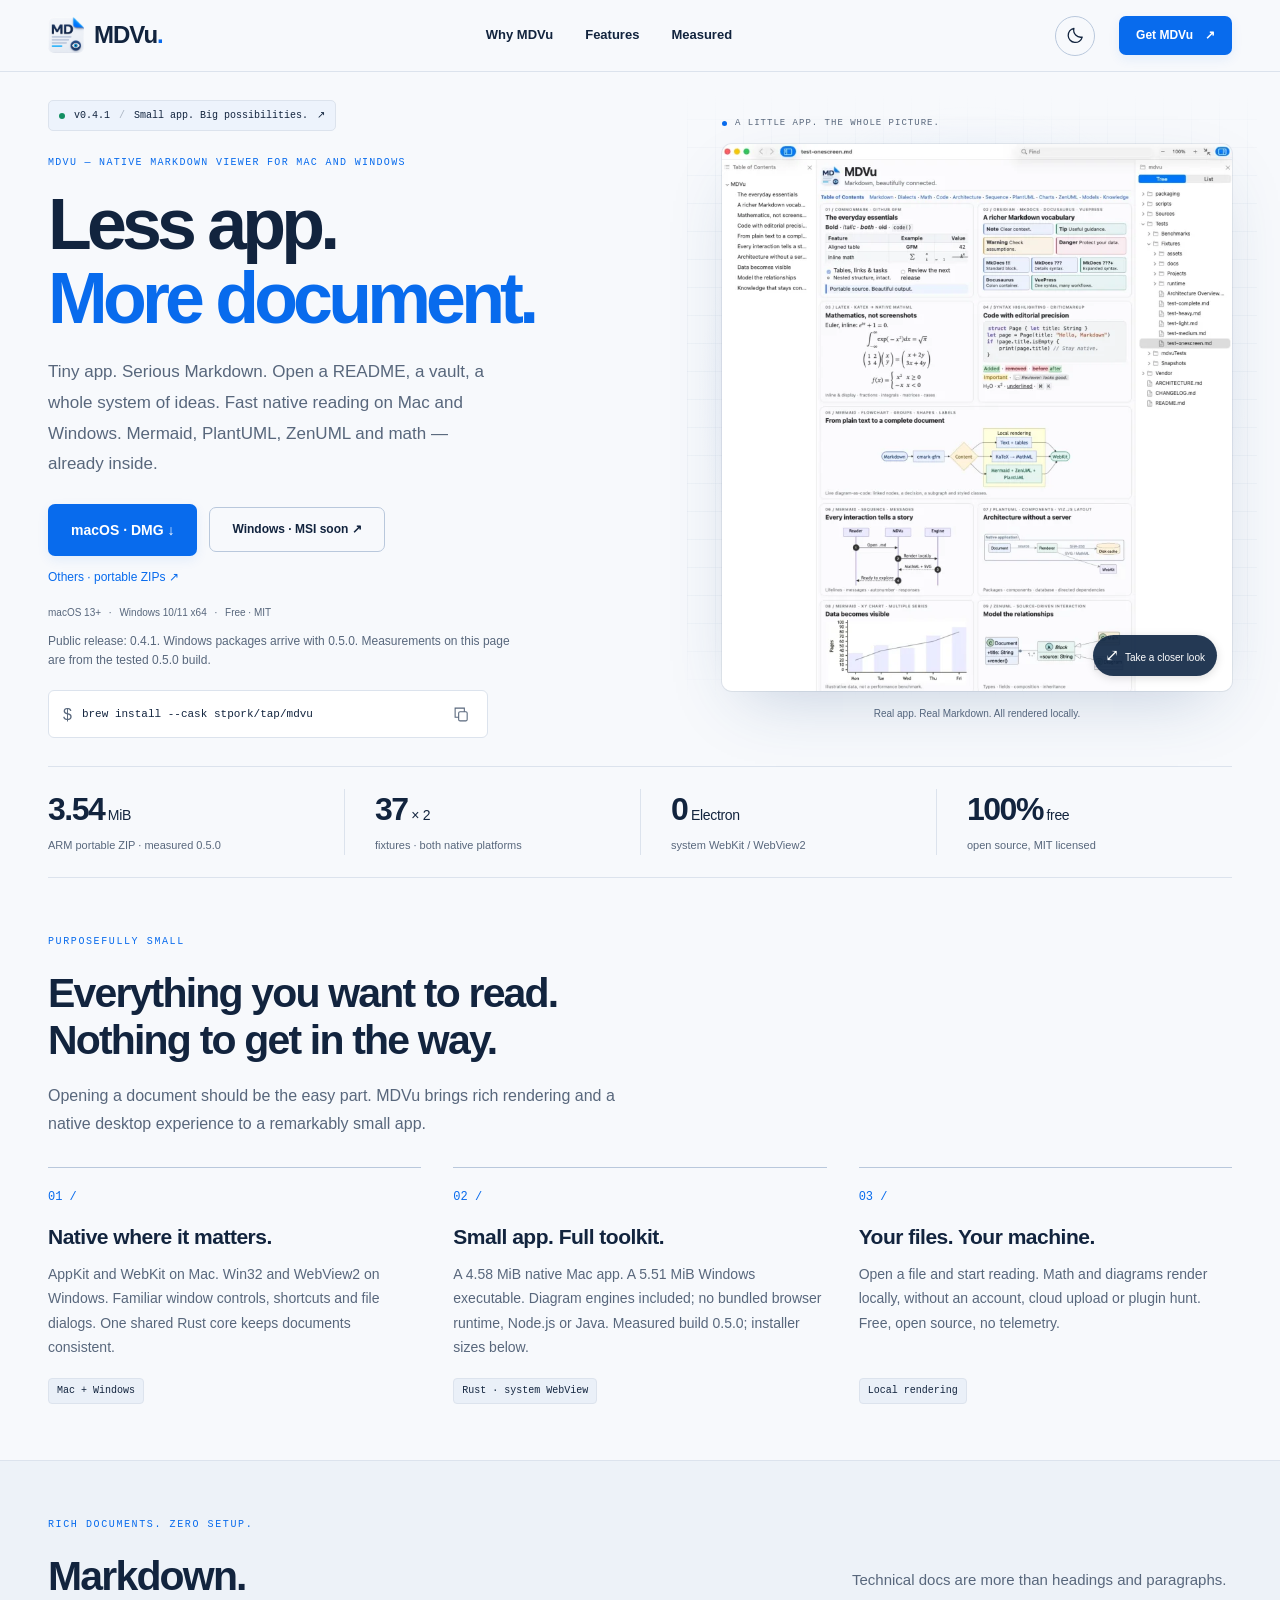
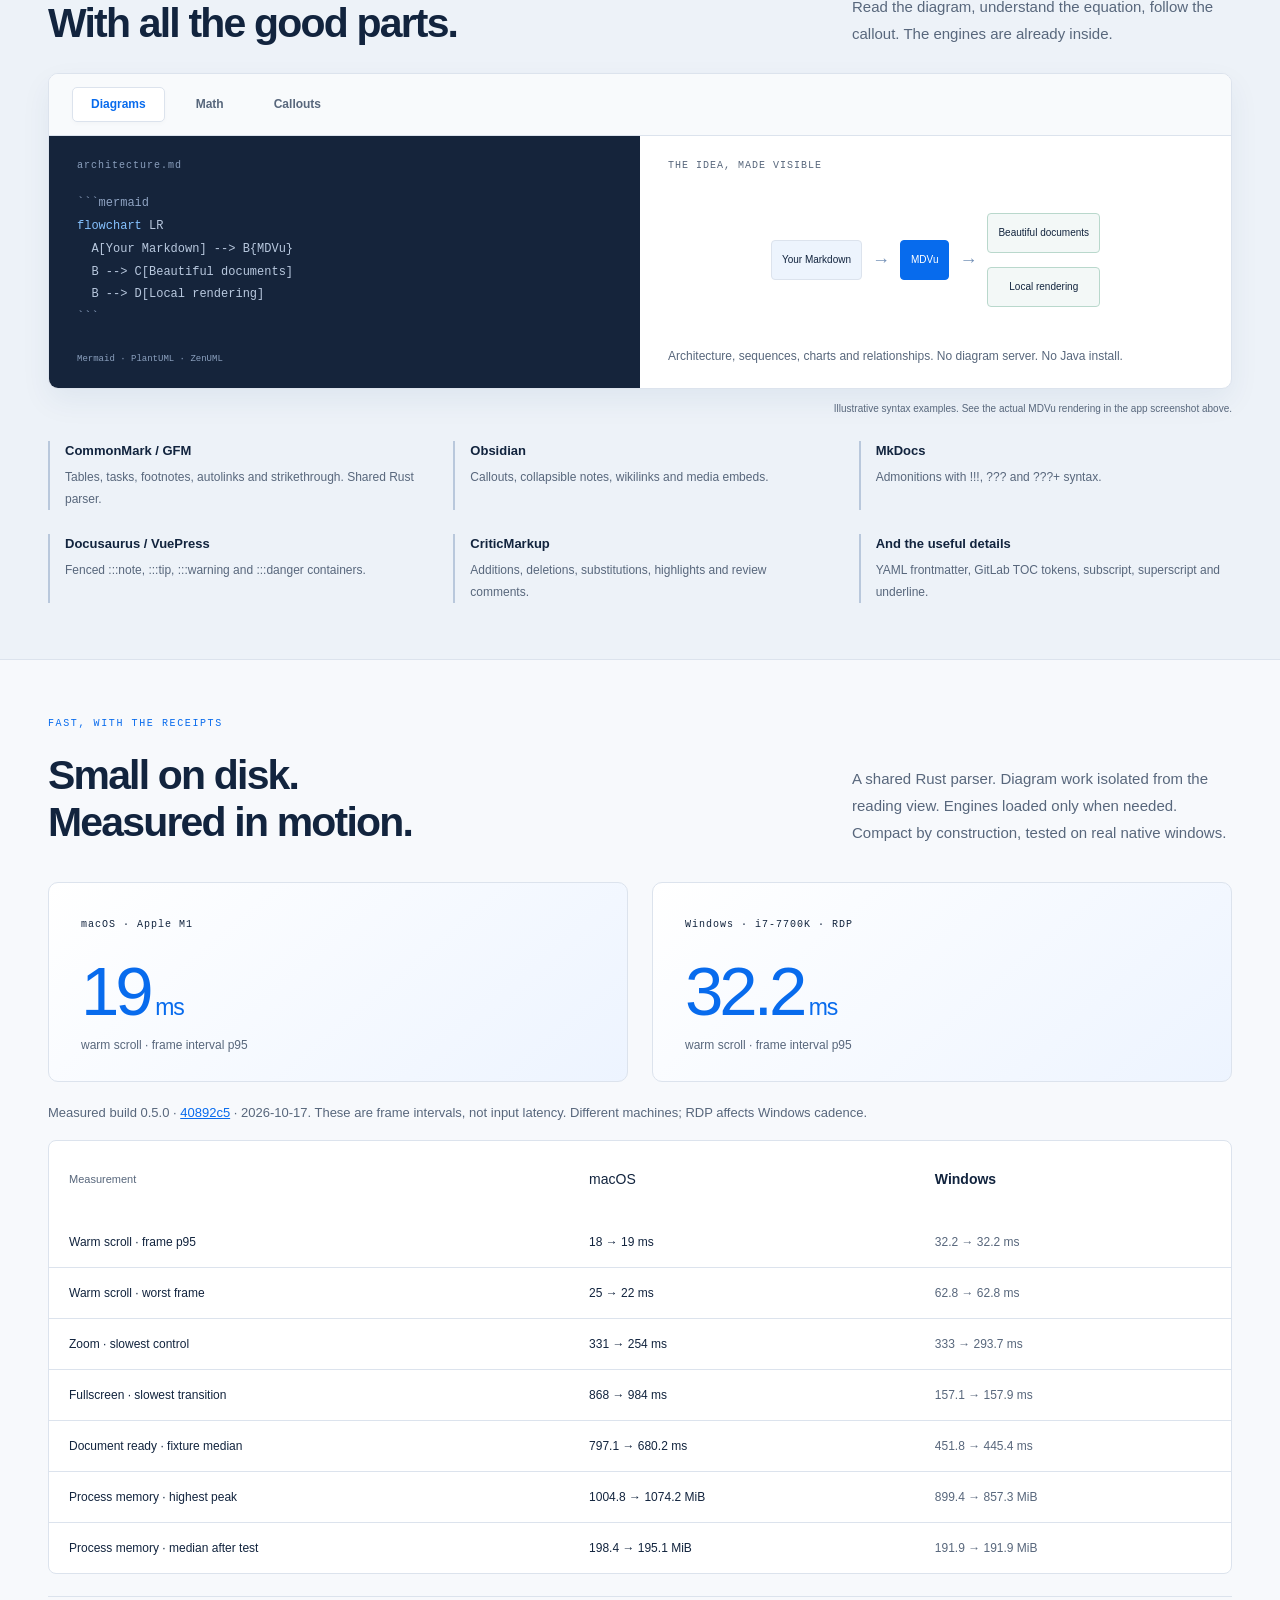
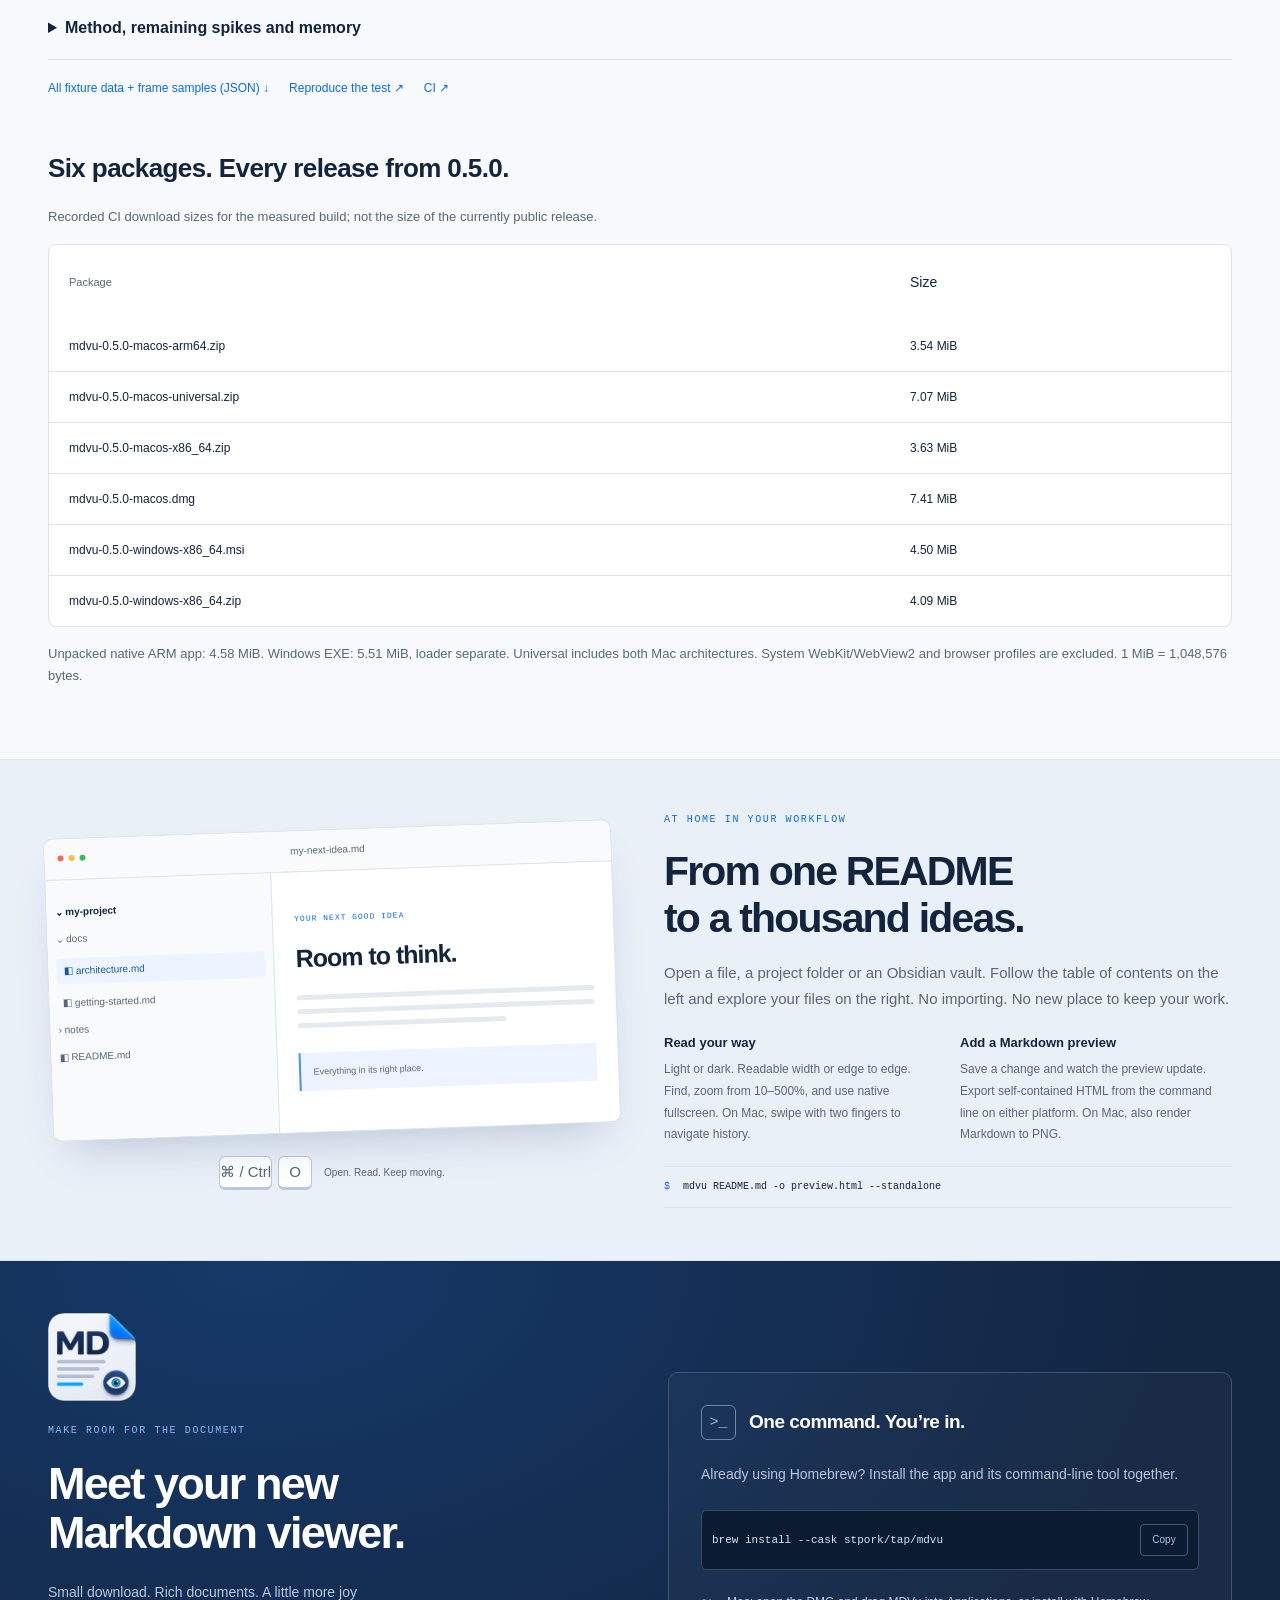
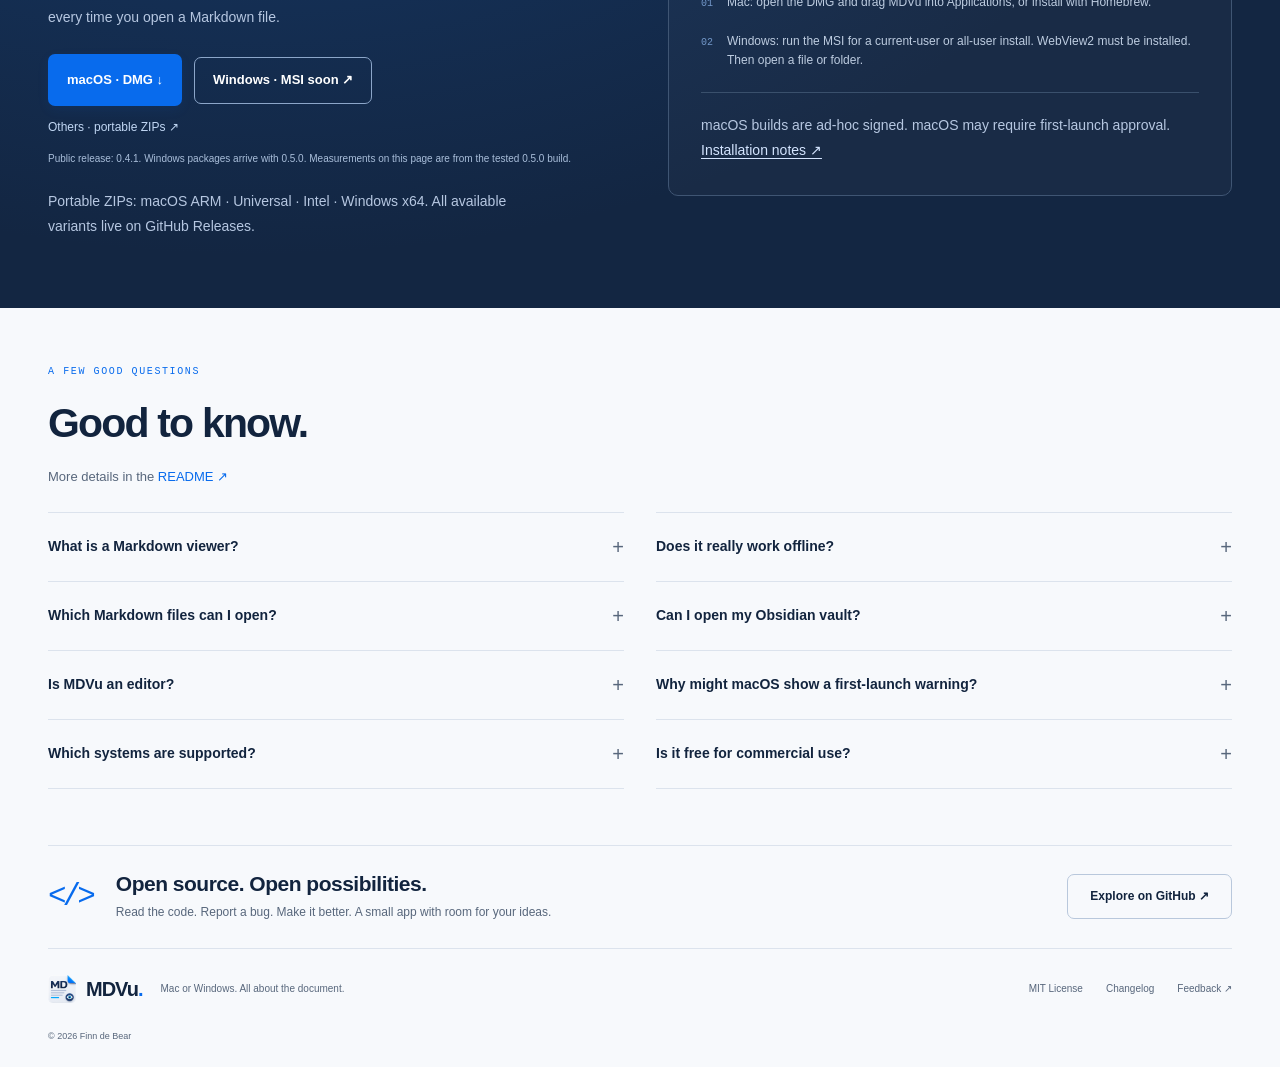
==== commit 04e167e5: "Present Mac and Windows downloads with measured performance evidence" ====
--- a/index.html
+++ b/index.html
@@ -1,59 +1,12 @@
 <!doctype html>
-<html lang="en">
-<head>
+<html lang="en"><head>
+<meta charset="utf-8">
 <meta name="google-site-verification" content="8hoHZ7azFNVSv9x07AUhAS5xpXH3vrk-LlH07z-cgBc">
-<meta charset="utf-8"><meta name="viewport" content="width=device-width, initial-scale=1">
-<title>MDVu — Markdown Viewer & MD File Reader for macOS</title><meta name="description" content="Fast, native Markdown viewer and .md file reader for macOS. ~3.4 MiB, offline Mermaid, PlantUML and LaTeX math. Free and open source.">
-<meta name="robots" content="index, follow, max-image-preview:large">
-<meta name="theme-color" content="#f7f9fc"><meta name="color-scheme" content="light dark">
-<link rel="canonical" href="https://stpork.github.io/"><link rel="alternate" hreflang="en" href="https://stpork.github.io/"><link rel="alternate" hreflang="ru" href="https://stpork.github.io/ru/"><link rel="alternate" hreflang="x-default" href="https://stpork.github.io/">
-<meta property="og:type" content="website"><meta property="og:site_name" content="MDVu"><meta property="og:title" content="MDVu — Markdown Viewer & MD File Reader for macOS"><meta property="og:description" content="Fast, native Markdown viewer and .md file reader for macOS. ~3.4 MiB, offline Mermaid, PlantUML and LaTeX math. Free and open source."><meta property="og:url" content="https://stpork.github.io/"><meta property="og:image" content="https://stpork.github.io/assets/social.jpg"><meta property="og:image:width" content="1200"><meta property="og:image:height" content="630"><meta property="og:image:alt" content="MDVu — native Markdown viewer for macOS"><meta property="og:locale" content="en_US"><meta name="twitter:card" content="summary_large_image"><meta name="twitter:title" content="MDVu — Markdown Viewer & MD File Reader for macOS"><meta name="twitter:description" content="Fast, native Markdown viewer and .md file reader for macOS. ~3.4 MiB, offline Mermaid, PlantUML and LaTeX math. Free and open source."><meta name="twitter:image" content="https://stpork.github.io/assets/social.jpg">
-<link rel="icon" type="image/png" sizes="96x96" href="/assets/favicon-96.png"><link rel="apple-touch-icon" href="/assets/apple-touch-icon.png"><script src="/assets/theme.js?v=55d25b530188"></script><link rel="stylesheet" href="/assets/site.css?v=3b9263977bfc"><script src="/assets/site.js?v=9a9e0c7665b0" defer></script>
-<script type="application/ld+json">{"@context":"https://schema.org","@graph":[{"@type":"SoftwareApplication","@id":"https://stpork.github.io/#app","name":"MDVu","url":"https://stpork.github.io/","applicationCategory":"UtilitiesApplication","operatingSystem":"macOS 13.0 or later","softwareVersion":"0.4.1","description":"Fast, native Markdown viewer and .md file reader for macOS. ~3.4 MiB, offline Mermaid, PlantUML and LaTeX math. Free and open source.","image":"https://stpork.github.io/assets/mdvu.jpg","screenshot":"https://stpork.github.io/assets/mdvu.jpg","downloadUrl":"https://github.com/stpork/mdvu/releases/download/v0.4.1/mdvu-0.4.1-macos.dmg","license":"https://opensource.org/license/mit","offers":{"@type":"Offer","price":"0","priceCurrency":"USD"},"author":{"@type":"Person","name":"Finn de Bear","url":"https://github.com/stpork"}},{"@type":"WebSite","@id":"https://stpork.github.io/#website","name":"MDVu","url":"https://stpork.github.io/","inLanguage":["en","ru"]},{"@type":"WebPage","@id":"https://stpork.github.io/#webpage","url":"https://stpork.github.io/","name":"MDVu — Markdown Viewer & MD File Reader for macOS","description":"Fast, native Markdown viewer and .md file reader for macOS. ~3.4 MiB, offline Mermaid, PlantUML and LaTeX math. Free and open source.","inLanguage":"en","isPartOf":{"@id":"https://stpork.github.io/#website"},"about":{"@id":"https://stpork.github.io/#app"}}]}</script>
-</head>
-<body>
-<a class="skip" href="#main">Skip to content</a>
-<header class="header"><div class="container nav-wrap"><a class="brand" href="/" aria-label="MDVu — home"><img src="/assets/icon.webp" width="36" height="36" alt=""><span>MDVu<span class="brand-dot">.</span></span></a><nav aria-label="Main navigation"><a href="#why">Why MDVu</a><a href="#features">Features</a><a href="#compare">Compare</a></nav><div class="nav-actions"><button class="theme-toggle" type="button" data-theme-toggle aria-label="Switch theme" title="Switch theme"><svg class="sun-icon" width="19" height="19" viewBox="0 0 24 24" aria-hidden="true"><circle cx="12" cy="12" r="4"/><path d="M12 2v2m0 16v2M2 12h2m16 0h2M5 5l1.5 1.5m11 11L19 19M5 19l1.5-1.5m11-11L19 5"/></svg><svg class="moon-icon" width="19" height="19" viewBox="0 0 24 24" aria-hidden="true"><path d="M20.5 14A9 9 0 0 1 10 3a9 9 0 1 0 10.5 11Z"/></svg></button><a class="button button-small" href="#download">Get MDVu <span aria-hidden="true">↗</span></a></div></div></header>
-<main id="main">
-<section class="hero container" aria-labelledby="hero-title"><div class="hero-copy"><a class="release" href="https://github.com/stpork/mdvu/releases/tag/v0.4.1"><span class="status-dot"></span> v0.4.1 <span class="release-separator">/</span> Small app. Big possibilities. <span aria-hidden="true">↗</span></a>
-<h1 id="hero-title"><span class="hero-category">MDVu — native Markdown viewer for macOS</span>Less app.<br><span>More document.</span></h1>
-<p class="hero-description">MDVu is a fast, native Markdown viewer for macOS. Read .md files beautifully, from a simple README to diagrams, equations and a whole vault of ideas.</p>
-<div class="hero-buttons"><a class="button" href="https://github.com/stpork/mdvu/releases/download/v0.4.1/mdvu-0.4.1-macos.dmg"><svg width="18" height="18" viewBox="0 0 24 24" fill="none" stroke="currentColor" stroke-width="1.8" aria-hidden="true"><path d="M12 3v12m-5-5 5 5 5-5M4 16v5h16v-5"/></svg>Download for Mac</a><a class="text-link" href="https://github.com/stpork/mdvu">GitHub <span aria-hidden="true">↗</span></a></div>
-<p class="hero-meta">macOS 13+ <span>·</span> Apple Silicon &amp; Intel <span>·</span> Free & open source</p>
-<div class="hero-terminal"><span aria-hidden="true">$</span><code>brew install --cask stpork/tap/mdvu</code><button class="copy" type="button" data-copy="brew install --cask stpork/tap/mdvu" aria-label="Copy Homebrew command"><svg width="17" height="17" viewBox="0 0 24 24" fill="none" stroke="currentColor" stroke-width="1.5" aria-hidden="true"><rect x="8" y="8" width="12" height="13" rx="2"/><path d="M16 8V3H3v13h5"/></svg></button></div>
-</div><figure class="hero-visual"><div class="visual-label"><span class="tiny-dot"></span> A LITTLE APP. THE WHOLE PICTURE.</div><a class="screenshot-link" href="/assets/mdvu.jpg" data-preview aria-label="Enlarge the MDVu screenshot"><picture><source type="image/webp" srcset="/assets/mdvu-768.webp 768w, /assets/mdvu.webp 1228w" sizes="(max-width: 760px) 92vw, 55vw"><img class="app-screenshot" src="/assets/mdvu.jpg" width="1228" height="1317" fetchpriority="high" alt="MDVu on macOS showing Markdown, math, callouts and diagrams, with a table of contents and file navigator"></picture><span class="enlarge"><span aria-hidden="true">⤢</span> Take a closer look</span></a><figcaption>Real app. Real Markdown. All rendered locally.</figcaption></figure></section>
-<section class="proof-strip container" aria-label="At a glance"><div><strong>~3.4<span> MiB</span></strong><p>native app, engines included</p></div><div><strong>61.57<span> ms</span></strong><p>to parse 1 MiB of Markdown¹</p></div><div><strong>0<span> Electron</span></strong><p>AppKit + your Mac’s WebKit</p></div><div><strong>100%<span> free</span></strong><p>open source, MIT licensed</p></div></section>
-<section class="section container" id="why"><div class="section-heading"><p class="eyebrow">PURPOSEFULLY SMALL</p><h2>Everything you want to read.<br>Nothing to get in the way.</h2><p>Opening a document should be the easy part. MDVu brings rich rendering and a native Mac experience to a remarkably small app.</p></div><div class="principles"><article class="principle"><span class="index">01 /</span><h3>A Mac app. Through and through.</h3><p>AppKit windows. System WebKit. Familiar shortcuts, trackpad gestures and native file dialogs. MDVu feels at home because it is built on the frameworks already on your Mac.</p><span class="principle-tag">AppKit + WebKit</span></article><article class="principle"><span class="index">02 /</span><h3>Small by design. Rich by default.</h3><p>About 3.4 MiB for the native app, including compressed diagram engines. No bundled Chromium, Node.js or JVM. Heavy renderers load only when your document needs them.</p><span class="principle-tag">~3.4 MiB</span></article><article class="principle"><span class="index">03 /</span><h3>Your files. Your machine.</h3><p>Read local documents without an account, upload or subscription. Math and diagrams render on your Mac. No telemetry in the app. Your workflow stays yours.</p><span class="principle-tag">Local rendering</span></article></div></section>
-<section class="feature-section section" id="features"><div class="container"><div class="split-heading"><div><p class="eyebrow">RICH DOCUMENTS. ZERO SETUP.</p><h2>Markdown.<br>With all the good parts.</h2></div><p>Technical docs are more than headings and paragraphs. Read the diagram, understand the equation, follow the callout. The engines are already inside.</p></div>
-<div class="demo"><div class="demo-tabs" role="tablist" aria-label="Rendering examples"><button type="button" role="tab" id="tab-diagrams" aria-controls="panel-diagrams" aria-selected="true">Diagrams</button><button type="button" role="tab" id="tab-math" aria-controls="panel-math" aria-selected="false" tabindex="-1">Math</button><button type="button" role="tab" id="tab-callouts" aria-controls="panel-callouts" aria-selected="false" tabindex="-1">Callouts</button></div>
-<div class="demo-panel" id="panel-diagrams" role="tabpanel" aria-labelledby="tab-diagrams" tabindex="0"><div class="source-pane"><span class="pane-label">architecture.md</span><pre><code><span class="code-muted">```mermaid</span>
-<span class="code-blue">flowchart</span> LR
-  A[Your Markdown] --&gt; B&#123;MDVu&#125;
-  B --&gt; C[Beautiful documents]
-  B --&gt; D[Local rendering]
-<span class="code-muted">```</span></code></pre><span class="source-note">Mermaid · PlantUML · ZenUML</span></div><div class="render-pane"><span class="pane-label">THE IDEA, MADE VISIBLE</span><div class="flow" aria-label="Your Markdown → MDVu → Beautiful documents + Local rendering"><span class="flow-node">Your Markdown</span><span class="flow-arrow" aria-hidden="true">→</span><span class="flow-node flow-core">MDVu</span><span class="flow-arrow" aria-hidden="true">→</span><div class="flow-outputs"><span class="flow-node">Beautiful documents</span><span class="flow-node">Local rendering</span></div></div><p>Architecture, sequences, charts and relationships. No diagram server. No Java install.</p></div></div>
-<div class="demo-panel" id="panel-math" role="tabpanel" aria-labelledby="tab-math" tabindex="0"><div class="source-pane"><span class="pane-label">research.md</span><pre><code><span class="code-muted">## A little mathematical beauty</span>
-
-Euler’s identity: <span class="code-blue">$e^&#123;i\pi&#125; + 1 = 0$</span>
-
-<span class="code-blue">$$</span>
-\int_&#123;-\infty&#125;^&#123;\infty&#125; e^&#123;-x^2&#125; dx
-  = \sqrt&#123;\pi&#125;
-<span class="code-blue">$$</span></code></pre><span class="source-note">LaTeX → KaTeX → MathML</span></div><div class="render-pane"><span class="pane-label">MATHEMATICS, NOT SCREENSHOTS</span><div class="math-demo"><math display="block"><msup><mi>e</mi><mrow><mi>i</mi><mi>π</mi></mrow></msup><mo>+</mo><mn>1</mn><mo>=</mo><mn>0</mn></math><math display="block"><msubsup><mo>∫</mo><mrow><mo>−</mo><mi>∞</mi></mrow><mi>∞</mi></msubsup><msup><mi>e</mi><mrow><mo>−</mo><msup><mi>x</mi><mn>2</mn></msup></mrow></msup><mi>d</mi><mi>x</mi><mo>=</mo><msqrt><mi>π</mi></msqrt></math></div><p>Inline equations and display math, rendered with native WebKit MathML. No formula-font downloads.</p></div></div>
-<div class="demo-panel" id="panel-callouts" role="tabpanel" aria-labelledby="tab-callouts" tabindex="0"><div class="source-pane"><span class="pane-label">notes.md</span><pre><code><span class="code-blue">&gt; [!NOTE] Stay in context</span>
-&gt; Your best ideas deserve a little space.
-
-<span class="code-blue">&gt; [!TIP] Keep exploring</span>
-&gt; Follow [[Architecture|the bigger picture]].</code></pre><span class="source-note">Obsidian · MkDocs · Docusaurus · VuePress</span></div><div class="render-pane"><span class="pane-label">GIVE THE IMPORTANT BITS A VOICE</span><div class="callout note"><strong>ⓘ Stay in context</strong><p>Your best ideas deserve a little space.</p></div><div class="callout tip"><strong>◇ Keep exploring</strong><p>Follow <span class="inline-link">the bigger picture</span>.</p></div><p>Familiar syntax, readable structure. Your notes keep their meaning when you open them here.</p></div></div>
-</div><p class="demo-caption">Illustrative syntax examples. See the actual MDVu rendering in the app screenshot above.</p>
-<div class="dialects"><div><h3>CommonMark / GFM</h3><p>Tables, tasks, footnotes, autolinks and strikethrough. Powered by cmark-gfm.</p></div><div><h3>Obsidian</h3><p>Callouts, collapsible notes, wikilinks and media embeds.</p></div><div><h3>MkDocs</h3><p>Admonitions with !!!, ??? and ???+ syntax.</p></div><div><h3>Docusaurus / VuePress</h3><p>Fenced :::note, :::tip, :::warning and :::danger containers.</p></div><div><h3>CriticMarkup</h3><p>Additions, deletions, substitutions, highlights and review comments.</p></div><div><h3>And the useful details</h3><p>YAML frontmatter, GitLab TOC tokens, subscript, superscript and underline.</p></div></div></div></section>
-<section class="section container performance" id="performance"><div><p class="eyebrow">FAST, WITH THE RECEIPTS</p><h2>A small footprint.<br>A quick mind.</h2><p class="section-intro">A fast C parser at the core. Work starts while the app starts. Repeated diagrams come from a cache. Every layer is built to do less unnecessary work.</p><ul class="check-list"><li>Reference cmark-gfm parsing engine</li><li>Prewarmed WebView for subsequent windows</li><li>Diagram engines load independently, on demand</li><li>SHA-256 disk cache for rendered diagrams</li></ul><a class="text-link" href="https://github.com/stpork/mdvu/blob/develop/CHANGELOG.md#041---2026-09-15">Read the measurements ↗</a></div><div class="benchmark"><div class="benchmark-top"><span class="pane-label">MARKDOWN PARSING / v0.4.1</span><span class="benchmark-chip">arm64</span></div><div class="benchmark-hero"><strong>61.57<span> ms</span></strong><p>1 MiB of Markdown → parsed</p></div><div class="benchmark-bars"><div><span>1 MiB</span><i style="--bar:4%"></i><b>61.57 ms</b></div><div><span>5 MiB</span><i style="--bar:20%"></i><b>309.04 ms</b></div><div><span>10 MiB</span><i style="--bar:40%"></i><b>617.67 ms</b></div><div><span>25 MiB</span><i style="--bar:100%"></i><b>1,556.82 ms</b></div></div><p class="benchmark-note">¹ Recorded native arm64 run: median of five iterations after warmup, repeated test-light.md input. Parser only; excludes app launch, DOM rendering and diagram execution. Results vary by Mac and document. Not a competitor benchmark.</p></div></section>
-<section class="workflow-section"><div class="container workflow"><div class="workflow-art" aria-label="Native navigation features"><div class="mini-window"><div class="mini-title"><span class="traffic"><i></i><i></i><i></i></span><span>my-next-idea.md</span></div><div class="mini-body"><div class="mini-tree"><span class="tree-root">⌄ my-project</span><span>⌄ docs</span><span class="tree-selected">&nbsp; ◧ architecture.md</span><span>&nbsp; ◧ getting-started.md</span><span>› notes</span><span>◧ README.md</span></div><div class="mini-document"><span class="pane-label">YOUR NEXT GOOD IDEA</span><strong>Room to think.</strong><span class="fake-line"></span><span class="fake-line"></span><span class="fake-line short"></span><div class="mini-callout">Everything in its right place.</div></div></div></div><div class="shortcut"><kbd>⌘</kbd><kbd>O</kbd><span>Open. Read. Keep moving.</span></div></div><div><p class="eyebrow">AT HOME IN YOUR WORKFLOW</p><h2>From one README<br>to a thousand ideas.</h2><p class="section-intro">Open a file, a project folder or an Obsidian vault. Follow the table of contents on the left and explore your files on the right. No importing. No new place to keep your work.</p><div class="workflow-details"><div><h3>Read your way</h3><p>Light or dark. Readable width or edge to edge. Find, zoom from 10–500%, and move through history with a two-finger swipe.</p></div><div><h3>Add a Markdown preview</h3><p>Save a change and watch the preview update. Launch from Terminal, or render a Markdown file to a PNG with the snapshot command.</p></div></div><div class="cli"><span>$</span> mdvu --snapshot output.png README.md</div></div></div></section>
-<section class="section container" id="compare"><div class="split-heading"><div><p class="eyebrow">THE RIGHT TOOL FOR THE READ</p><h2>Your editor can stay.<br>Your viewer can be better.</h2></div><p>Choose MDVu when the job is to open, understand and move through documents. You get rich technical rendering in a focused native app, without setting up a workspace or plugin stack.</p></div><div class="table-scroll" tabindex="0" role="region" aria-label="Feature comparison, horizontally scrollable"><table><caption>MDVu and popular Markdown tools</caption><thead><tr><th scope="col">What matters</th><th scope="col"><span class="table-brand">MDVu <small>THE FOCUSED ONE</small></span></th><th scope="col">Obsidian</th><th scope="col">Typora</th><th scope="col">VS Code</th></tr></thead><tbody><tr><th scope="row">Made for</th><td>Focused reading</td><td>Knowledge management</td><td>Writing & editing</td><td>Software development</td></tr><tr><th scope="row">Markdown + math</th><td>Built in</td><td>Built in</td><td>Built in</td><td>Built in</td></tr><tr><th scope="row">Mermaid</th><td>Built in · offline</td><td>Built in</td><td>Built in</td><td>Built in</td></tr><tr><th scope="row">PlantUML</th><td>Bundled · no Java</td><td>Via community plugins</td><td>Not documented¹</td><td>Via extensions</td></tr><tr><th scope="row">App license / price</th><td>MIT · free</td><td>Proprietary · free</td><td>Proprietary · paid</td><td>Free · source: MIT²</td></tr></tbody></table></div><p class="comparison-note">A feature comparison, not a speed ranking. Other tools offer broader editing or knowledge-management workflows. ¹ PlantUML is not listed in Typora’s official diagram guide. ² VS Code binaries have a Microsoft product license; the Code - OSS source is MIT. Features checked October 10, 2026.</p><div class="sources"><span>Sources:</span><a href="https://github.com/stpork/mdvu#features">MDVu</a><a href="https://help.obsidian.md/Editing+and+formatting/Advanced+formatting+syntax">Obsidian syntax</a><a href="https://obsidian.md/license">Obsidian license</a><a href="https://support.typora.io/Draw-Diagrams-With-Markdown/">Typora diagrams</a><a href="https://typora.io/#purchase">Typora license</a><a href="https://code.visualstudio.com/docs/languages/markdown">VS Code</a><a href="https://code.visualstudio.com/docs/supporting/faq#_what-is-the-difference-between-the-vscode-repository-and-the-microsoft-visual-studio-code-distribution">Code - OSS</a><a href="https://github.com/joethei/obsidian-plantuml">PlantUML / Obsidian</a><a href="https://marketplace.visualstudio.com/items?itemName=jebbs.plantuml">PlantUML / VS Code</a></div></section>
-<section class="download-section" id="download"><div class="container download-layout"><div><img src="/assets/icon.webp" width="88" height="88" loading="lazy" alt="MDVu"><p class="eyebrow">MAKE ROOM FOR THE DOCUMENT</p><h2>Meet your new<br>Markdown viewer.</h2><p>Small download. Rich documents. A little more joy<br class="desktop-br"> every time you open a Markdown file.</p><a class="button" href="https://github.com/stpork/mdvu/releases/download/v0.4.1/mdvu-0.4.1-macos.dmg">Download MDVu for Mac <span aria-hidden="true">↓</span></a><p class="download-meta">v0.4.1 · macOS 13+ · Universal DMG · ~3.6 MiB</p><div class="download-links"><a href="https://github.com/stpork/mdvu/releases/download/v0.4.1/mdvu-0.4.1-macos-arm64.zip">Apple Silicon ZIP ↗</a><a href="https://github.com/stpork/mdvu/releases/download/v0.4.1/mdvu-0.4.1-macos-x86_64.zip">Intel ZIP ↗</a><a href="https://github.com/stpork/mdvu/releases">All releases ↗</a></div></div><div class="install-card"><div class="install-heading"><span class="terminal-icon" aria-hidden="true">&gt;_</span><h3>One command. You’re in.</h3></div><p>Already using Homebrew? Install the app and its command-line tool together.</p><div class="install-command"><code>brew install --cask stpork/tap/mdvu</code><button class="copy" type="button" data-copy="brew install --cask stpork/tap/mdvu" aria-label="Copy Homebrew command">Copy</button></div><div class="install-step"><span>01</span><p>Install with Homebrew, or open the DMG and drag MDVu into Applications.</p></div><div class="install-step"><span>02</span><p>Open a Markdown file or folder. That’s your setup.</p></div><p class="install-note">v0.4.1 is ad-hoc signed. macOS may require first-launch approval. <a href="https://github.com/stpork/mdvu#2-pre-built-release-downloads-github-releases">Installation notes ↗</a></p></div></div></section>
-<section class="section container faq-section"><div><p class="eyebrow">A FEW GOOD QUESTIONS</p><h2>Good to know.</h2><p>More details in the <a href="https://github.com/stpork/mdvu#readme">README ↗</a></p></div><div class="faq"><div class="faq-column"><details><summary>What is a Markdown viewer?<span aria-hidden="true">+</span></summary><p>A Markdown viewer displays plain .md files as formatted documents, with readable headings, tables, code and links. MDVu provides a native Markdown preview on macOS, including offline math and diagram rendering.</p></details><details><summary>Which Markdown files can I open?<span aria-hidden="true">+</span></summary><p>MDVu is an MD file viewer for .md, .markdown, .mdown and .mkd documents. Open a README, project documentation or a folder of notes directly from Finder or Terminal. The original Markdown files stay where they are.</p></details><details><summary>Is MDVu an editor?<span aria-hidden="true">+</span></summary><p>MDVu is a dedicated viewer. Write in your favorite editor and keep MDVu beside it: the file watcher refreshes the document when you save. It is made for reading, reviewing and navigating Markdown.</p></details><details><summary>Which Macs are supported?<span aria-hidden="true">+</span></summary><p>macOS 13 Ventura or later, on Apple Silicon and Intel. The DMG contains a Universal app; architecture-specific ZIP archives are also available on GitHub Releases.</p></details></div><div class="faq-column"><details><summary>Does it really work offline?<span aria-hidden="true">+</span></summary><p>Markdown, math and the bundled diagram engines render locally without a server, account or Java installation. Remote images or other external resources referenced by a document can still use the network. MDVu itself has no telemetry.</p></details><details><summary>Can I open my Obsidian vault?<span aria-hidden="true">+</span></summary><p>Yes. Open a folder or a Markdown file inside your vault. MDVu recognizes .obsidian and .git roots and supports callouts, wikilinks and media embeds. It does not run Obsidian plugins or replicate every vault feature.</p></details><details><summary>Why might macOS show a first-launch warning?<span aria-hidden="true">+</span></summary><p>The v0.4.1 release is ad-hoc signed, not Apple-notarized. Gatekeeper may ask for an explicit first-launch approval. Download only from the project’s official releases, check the published SHA-256 checksum and follow the installation notes linked below.</p></details><details><summary>Is it free for commercial use?<span aria-hidden="true">+</span></summary><p>Yes. MDVu is released under the MIT license, with no subscription or paid feature tier. Bundled third-party components retain their own licenses, listed in the repository.</p></details></div></div></section>
-<section class="open-source container"><div><span class="open-symbol" aria-hidden="true">&lt;/&gt;</span><div><h2>Open source. Open possibilities.</h2><p>Read the code. Report a bug. Make it better. A small app with room for your ideas.</p></div></div><a class="button button-outline" href="https://github.com/stpork/mdvu">Explore on GitHub ↗</a></section>
-</main>
-<footer class="container footer"><a class="brand" href="/"><img src="/assets/icon.webp" width="28" height="28" loading="lazy" alt=""><span>MDVu<span class="brand-dot">.</span></span></a><p>Made for the Mac. Built for the document.</p><nav aria-label="Footer navigation"><a href="https://github.com/stpork/mdvu/blob/develop/LICENSE">MIT License</a><a href="https://github.com/stpork/mdvu/releases">Changelog</a><a href="https://github.com/stpork/mdvu/issues">Feedback ↗</a></nav><small><a href="mailto:finndebear@gmail.com">© 2026 Finn de Bear</a></small></footer>
-<dialog class="image-dialog" aria-label="MDVu screenshot"><button type="button" class="close-dialog" aria-label="Close screenshot">✕</button><img src="/assets/mdvu.webp" width="1228" height="1317" loading="lazy" alt="Full MDVu application screenshot"></dialog><div class="toast" role="status" aria-live="polite"></div>
-</body></html>+<meta name="viewport" content="width=device-width, initial-scale=1">
+<meta name="color-scheme" content="light dark">
+<title>MDVu — Markdown Viewer for Mac &amp; Windows</title>
+<link rel="icon" type="image/png" sizes="96x96" href="/mdvu/assets/favicon-96.png">
+<link rel="canonical" href="https://stpork.github.io/mdvu/">
+<meta http-equiv="refresh" content="0;url=/mdvu/">
+<script>location.replace("/mdvu/" + location.search + location.hash);</script>
+</head><body><p><a href="/mdvu/">Open MDVu</a></p></body></html>
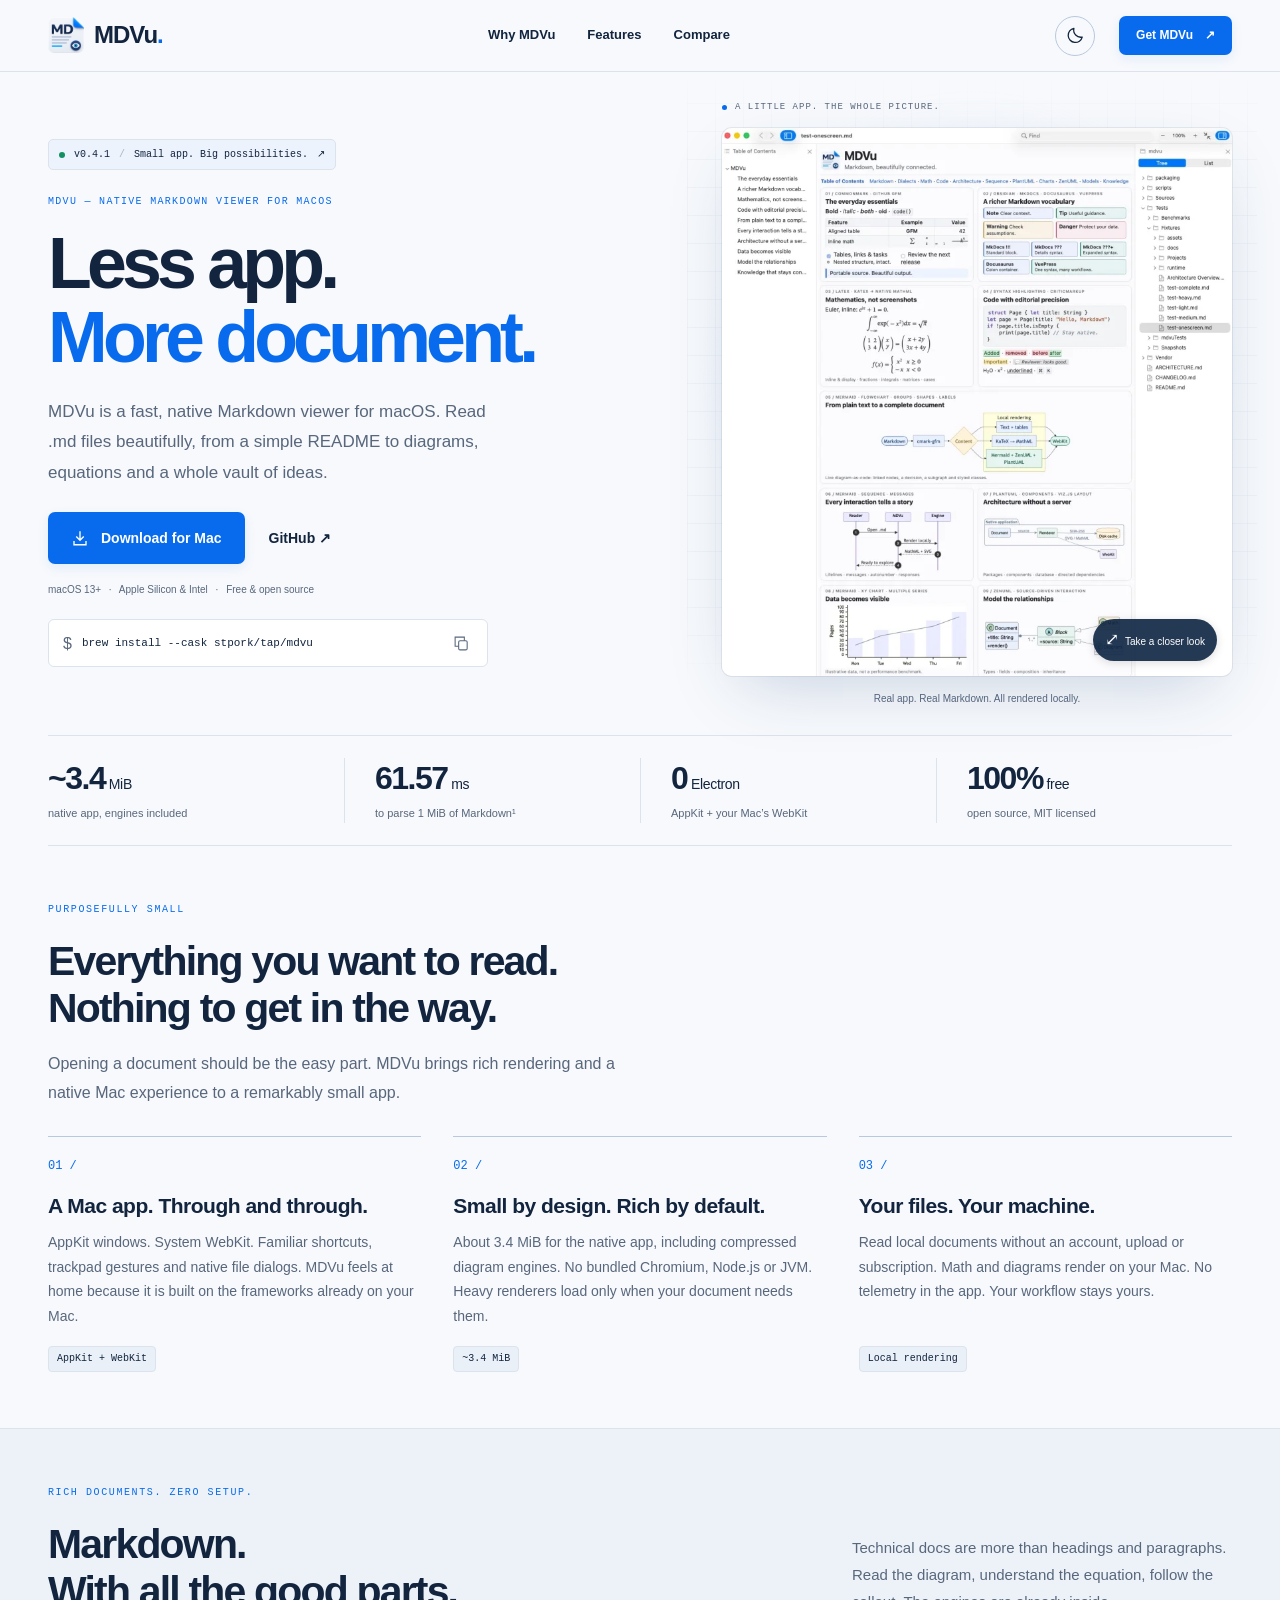
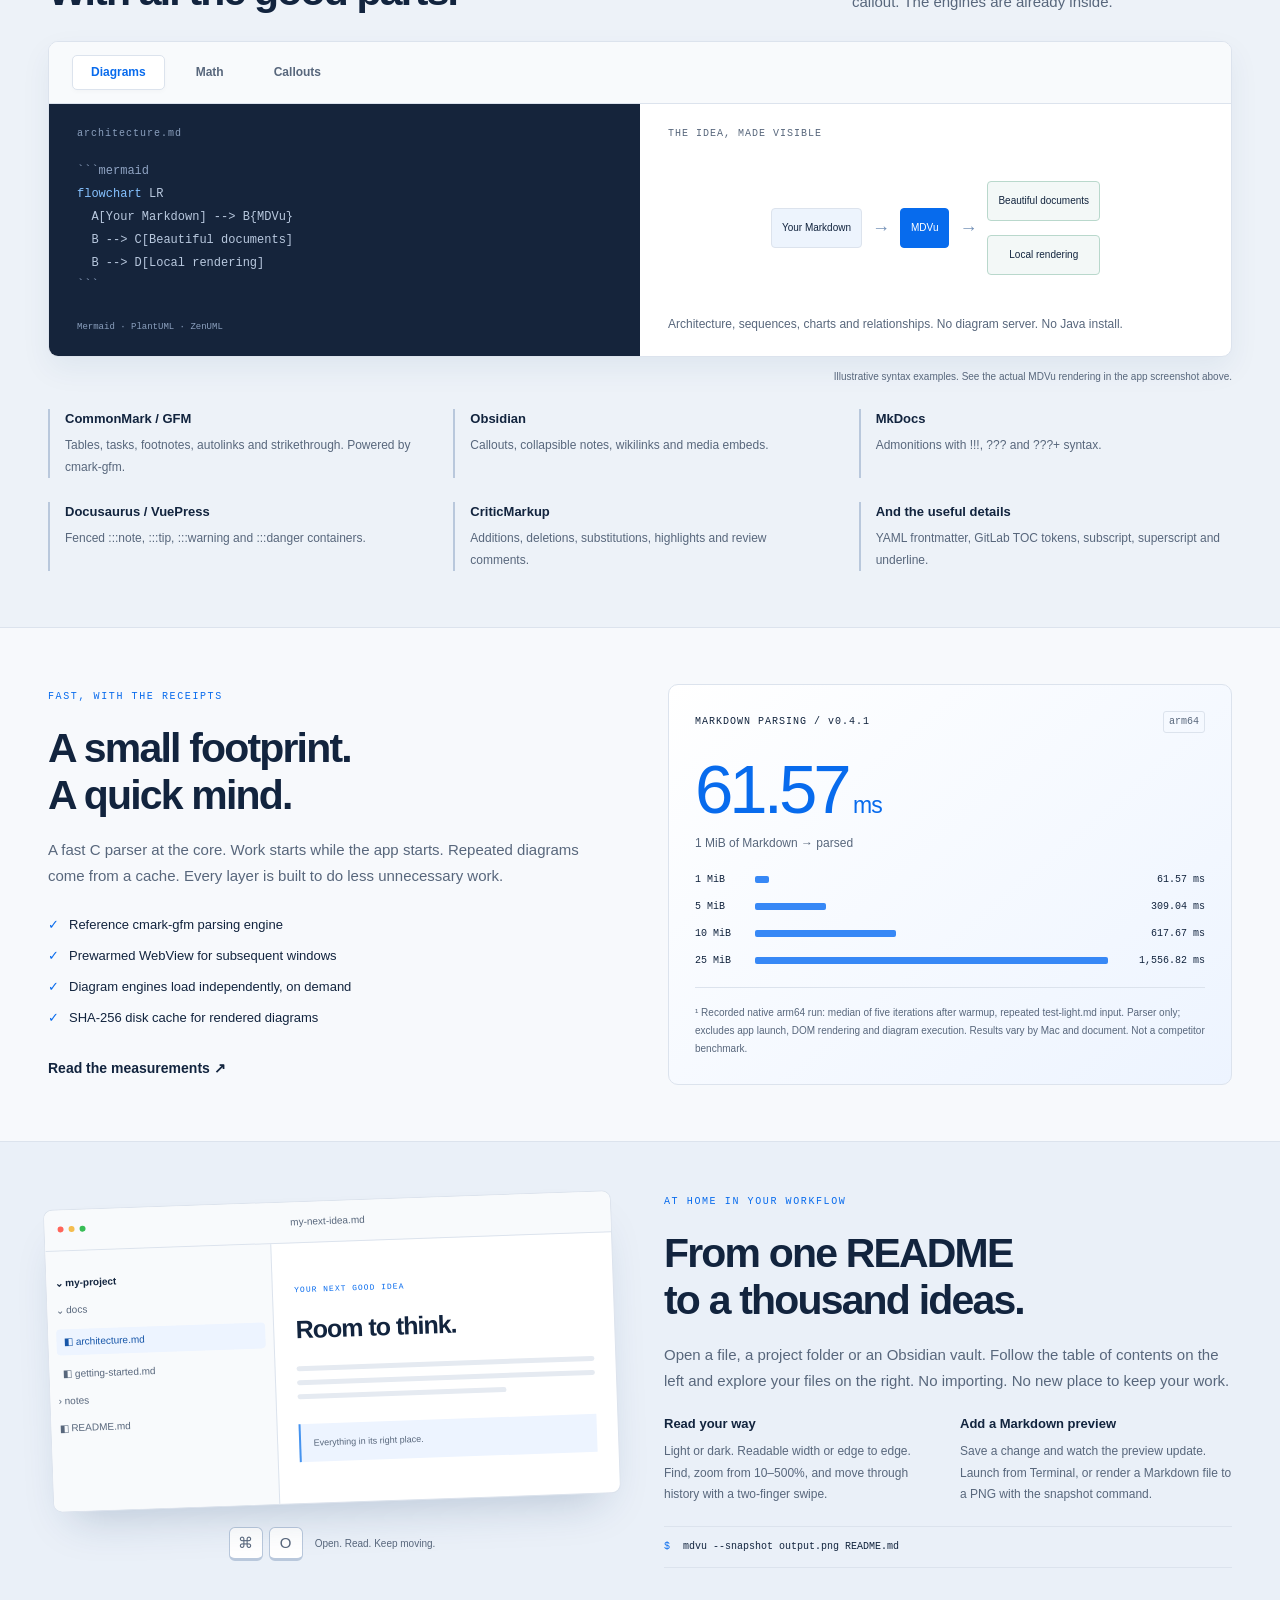
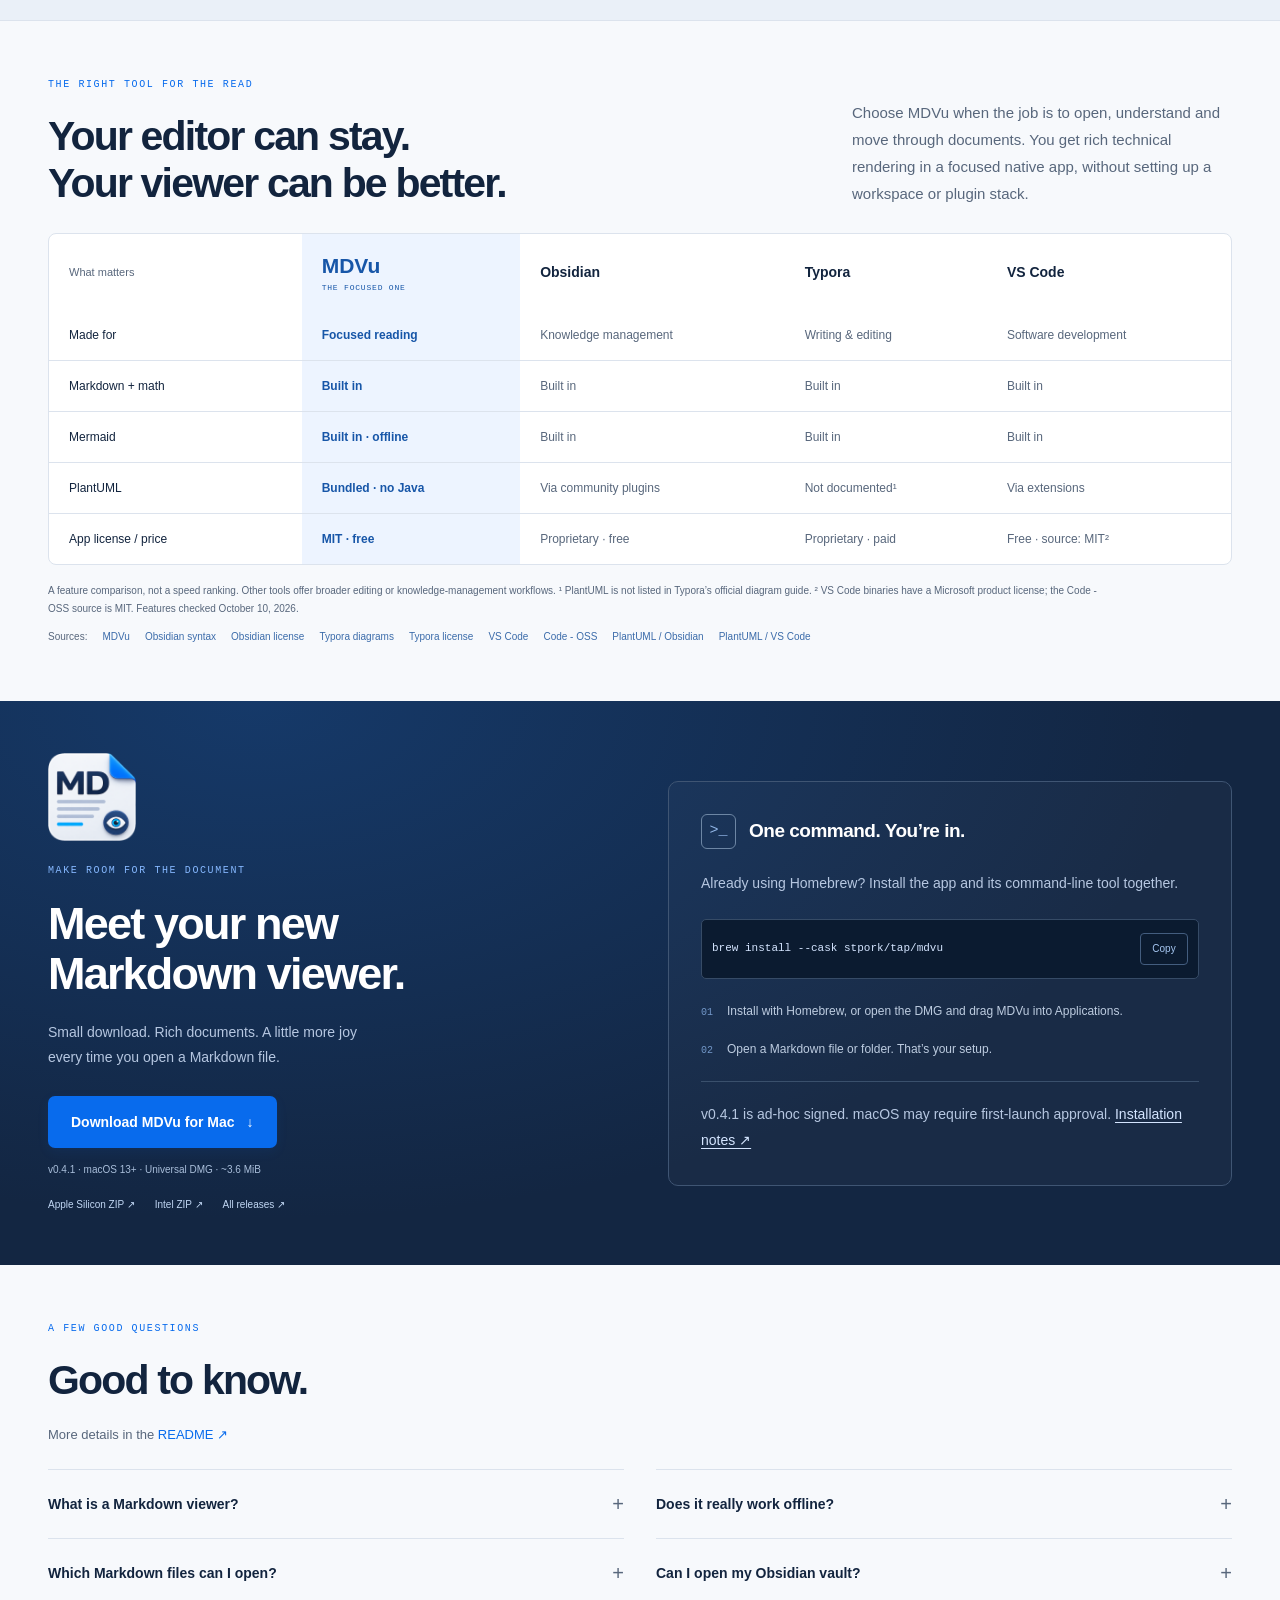
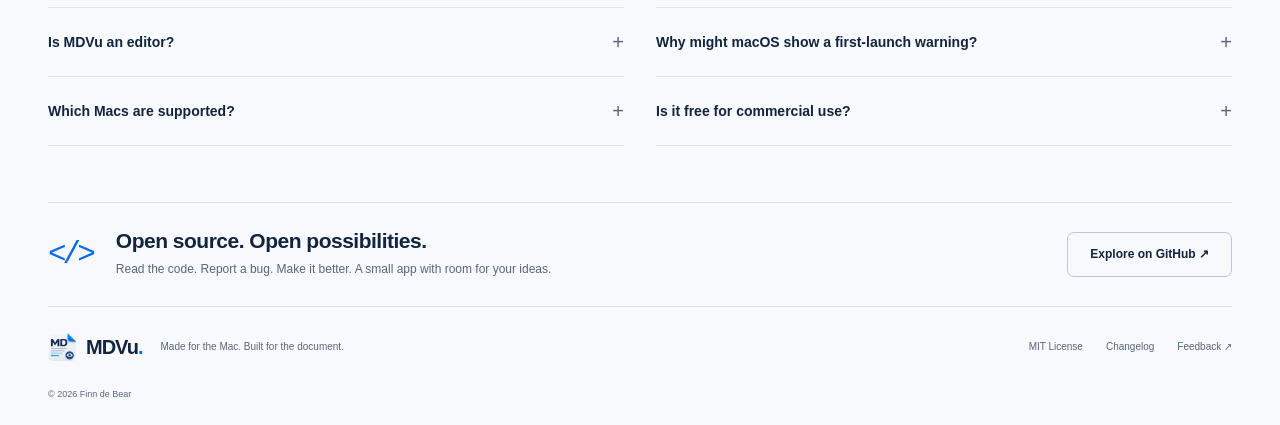
==== commit bd23f84f: "Restore published website while redesign remains in preview" ====
--- a/index.html
+++ b/index.html
@@ -4,7 +4,7 @@
 <meta name="google-site-verification" content="8hoHZ7azFNVSv9x07AUhAS5xpXH3vrk-LlH07z-cgBc">
 <meta name="viewport" content="width=device-width, initial-scale=1">
 <meta name="color-scheme" content="light dark">
-<title>MDVu — Markdown Viewer for Mac &amp; Windows</title>
+<title>MDVu — Markdown Viewer for macOS</title>
 <link rel="icon" type="image/png" sizes="96x96" href="/mdvu/assets/favicon-96.png">
 <link rel="canonical" href="https://stpork.github.io/mdvu/">
 <meta http-equiv="refresh" content="0;url=/mdvu/">
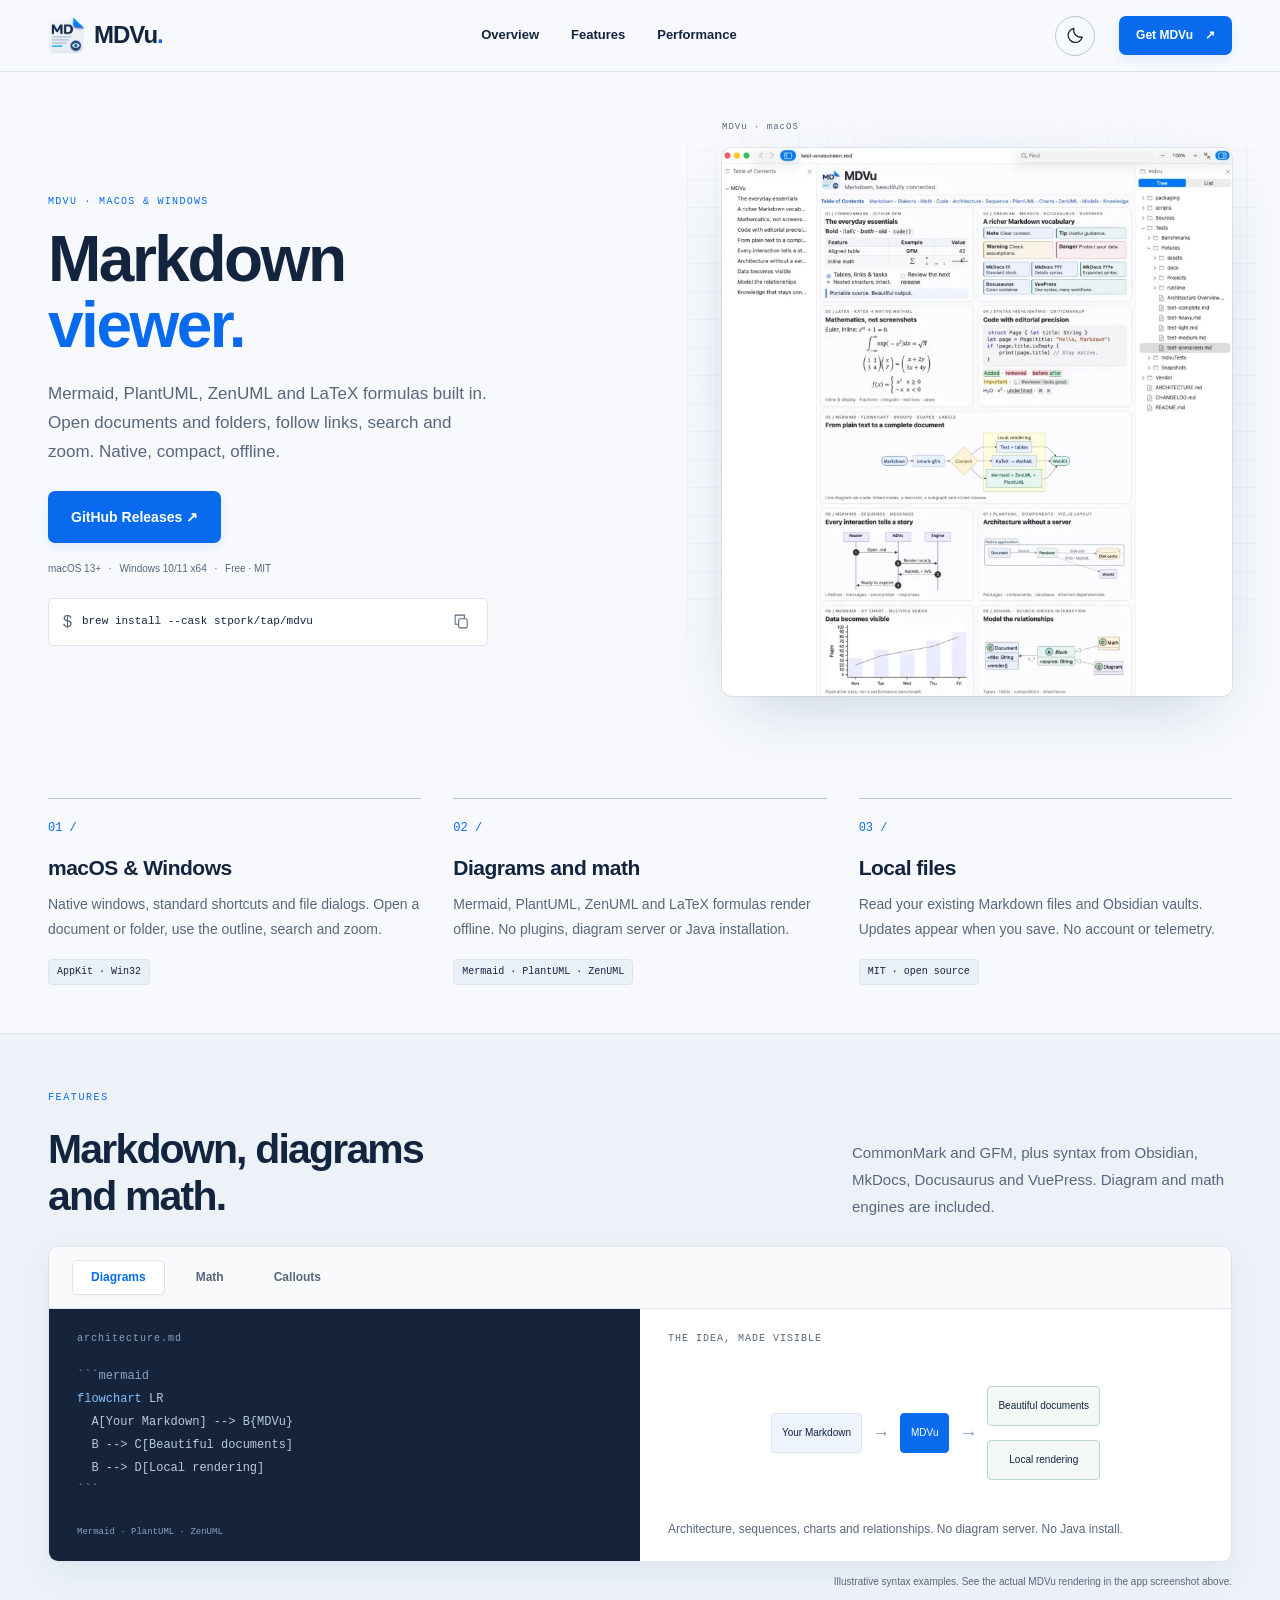
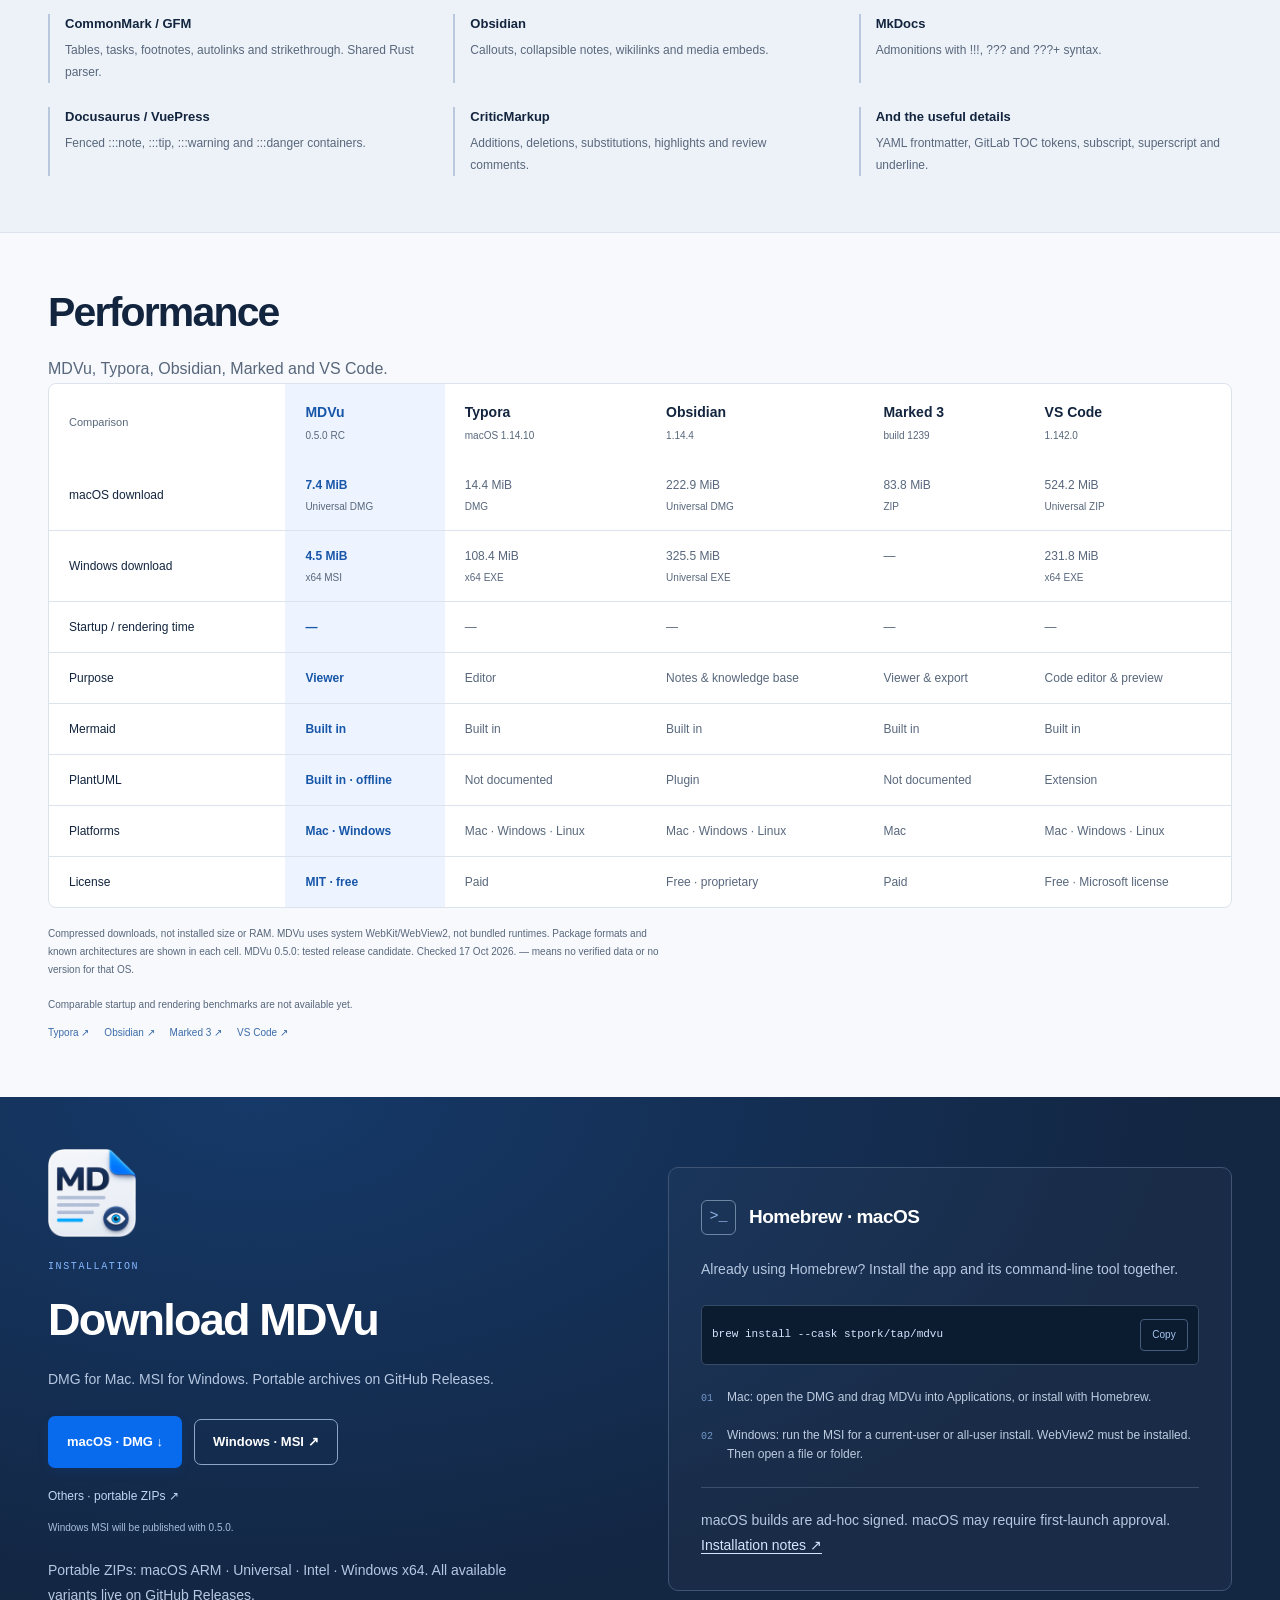
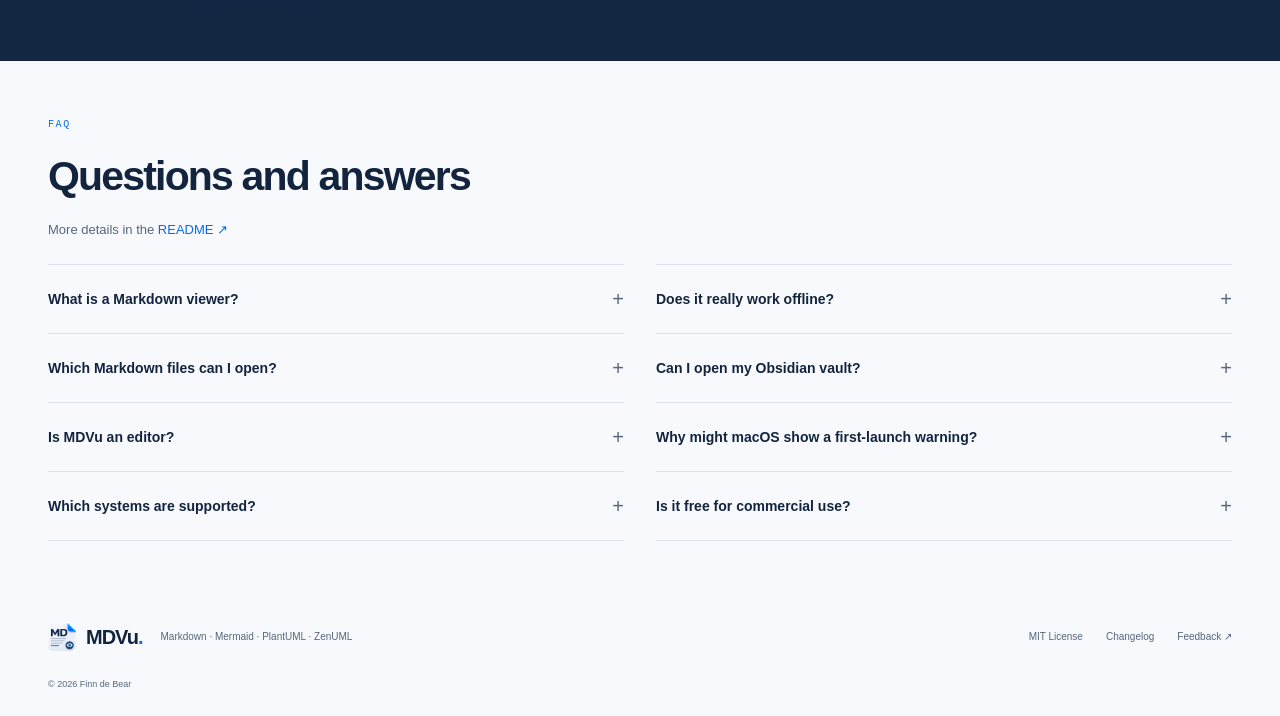
==== commit 2bc927d5: "Simplify website copy and restore sourced competitor comparison" ====
--- a/index.html
+++ b/index.html
@@ -4,7 +4,8 @@
 <meta name="google-site-verification" content="8hoHZ7azFNVSv9x07AUhAS5xpXH3vrk-LlH07z-cgBc">
 <meta name="viewport" content="width=device-width, initial-scale=1">
 <meta name="color-scheme" content="light dark">
-<title>MDVu — Markdown Viewer for macOS</title>
+<meta name="robots" content="index, follow">
+<title>MDVu — Markdown Viewer for Mac &amp; Windows</title>
 <link rel="icon" type="image/png" sizes="96x96" href="/mdvu/assets/favicon-96.png">
 <link rel="canonical" href="https://stpork.github.io/mdvu/">
 <meta http-equiv="refresh" content="0;url=/mdvu/">
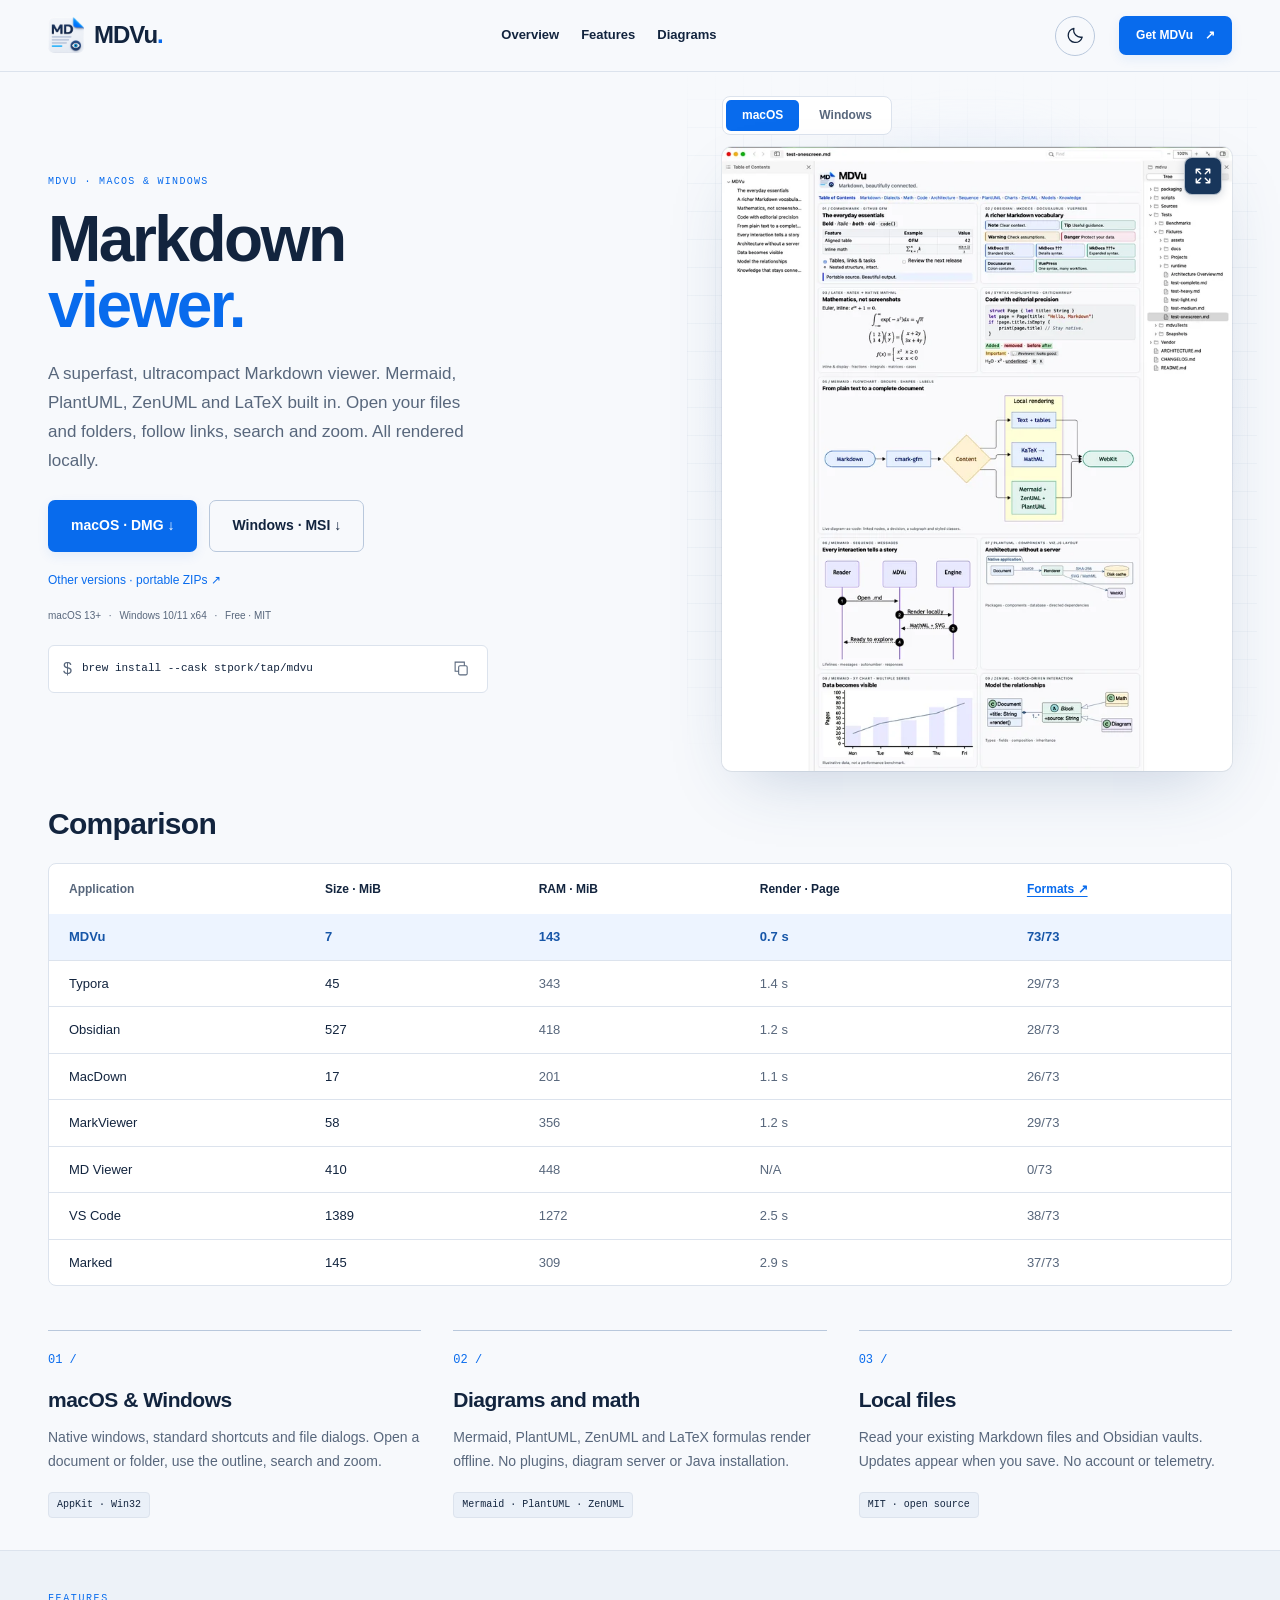
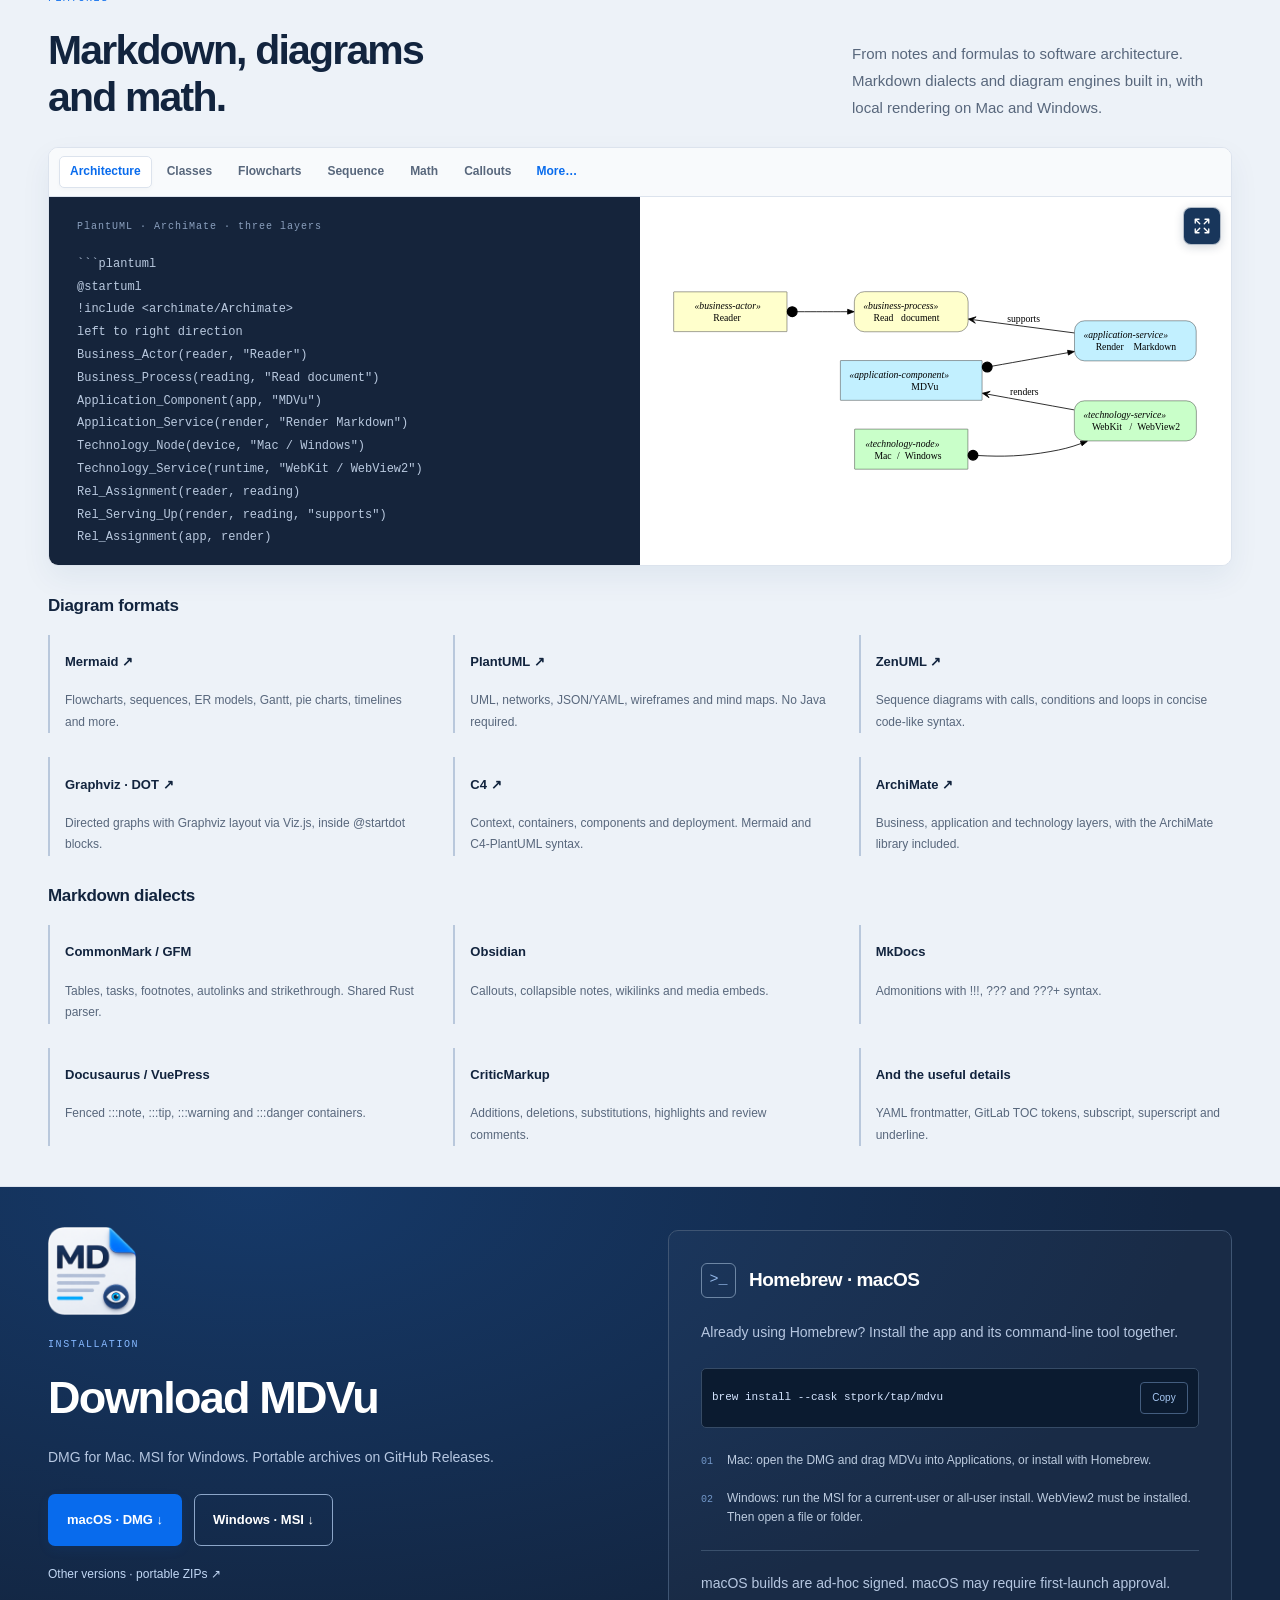
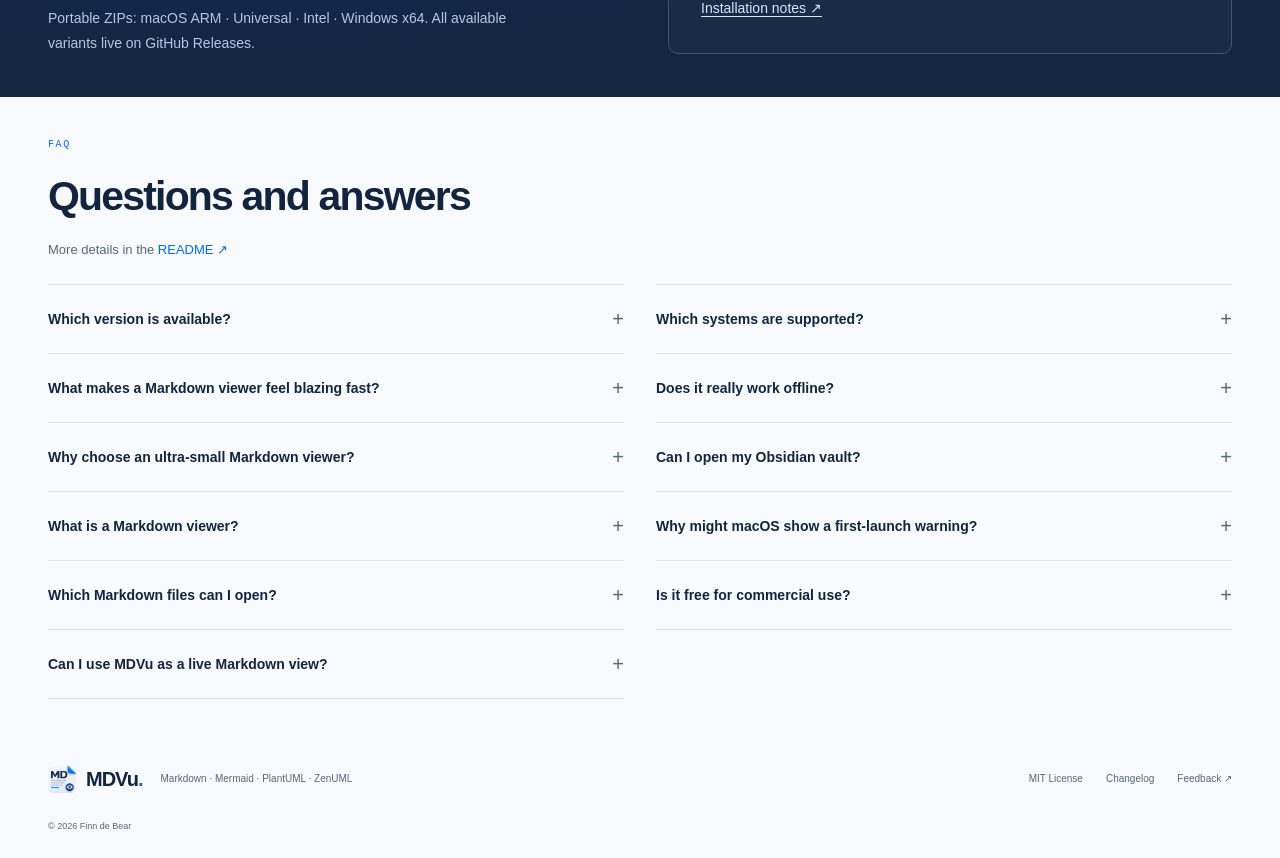
==== commit b909749d: "feat: add Google tag to every public website page" ====
--- a/index.html
+++ b/index.html
@@ -1,5 +1,14 @@
 <!doctype html>
 <html lang="en"><head>
+<!-- Google tag (gtag.js) -->
+<script async src="https://www.googletagmanager.com/gtag/js?id=G-HHVQNXLXCP"></script>
+<script>
+  window.dataLayer = window.dataLayer || [];
+  function gtag(){dataLayer.push(arguments);}
+  gtag('js', new Date());
+
+  gtag('config', 'G-HHVQNXLXCP');
+</script>
 <meta charset="utf-8">
 <meta name="google-site-verification" content="8hoHZ7azFNVSv9x07AUhAS5xpXH3vrk-LlH07z-cgBc">
 <meta name="viewport" content="width=device-width, initial-scale=1">
